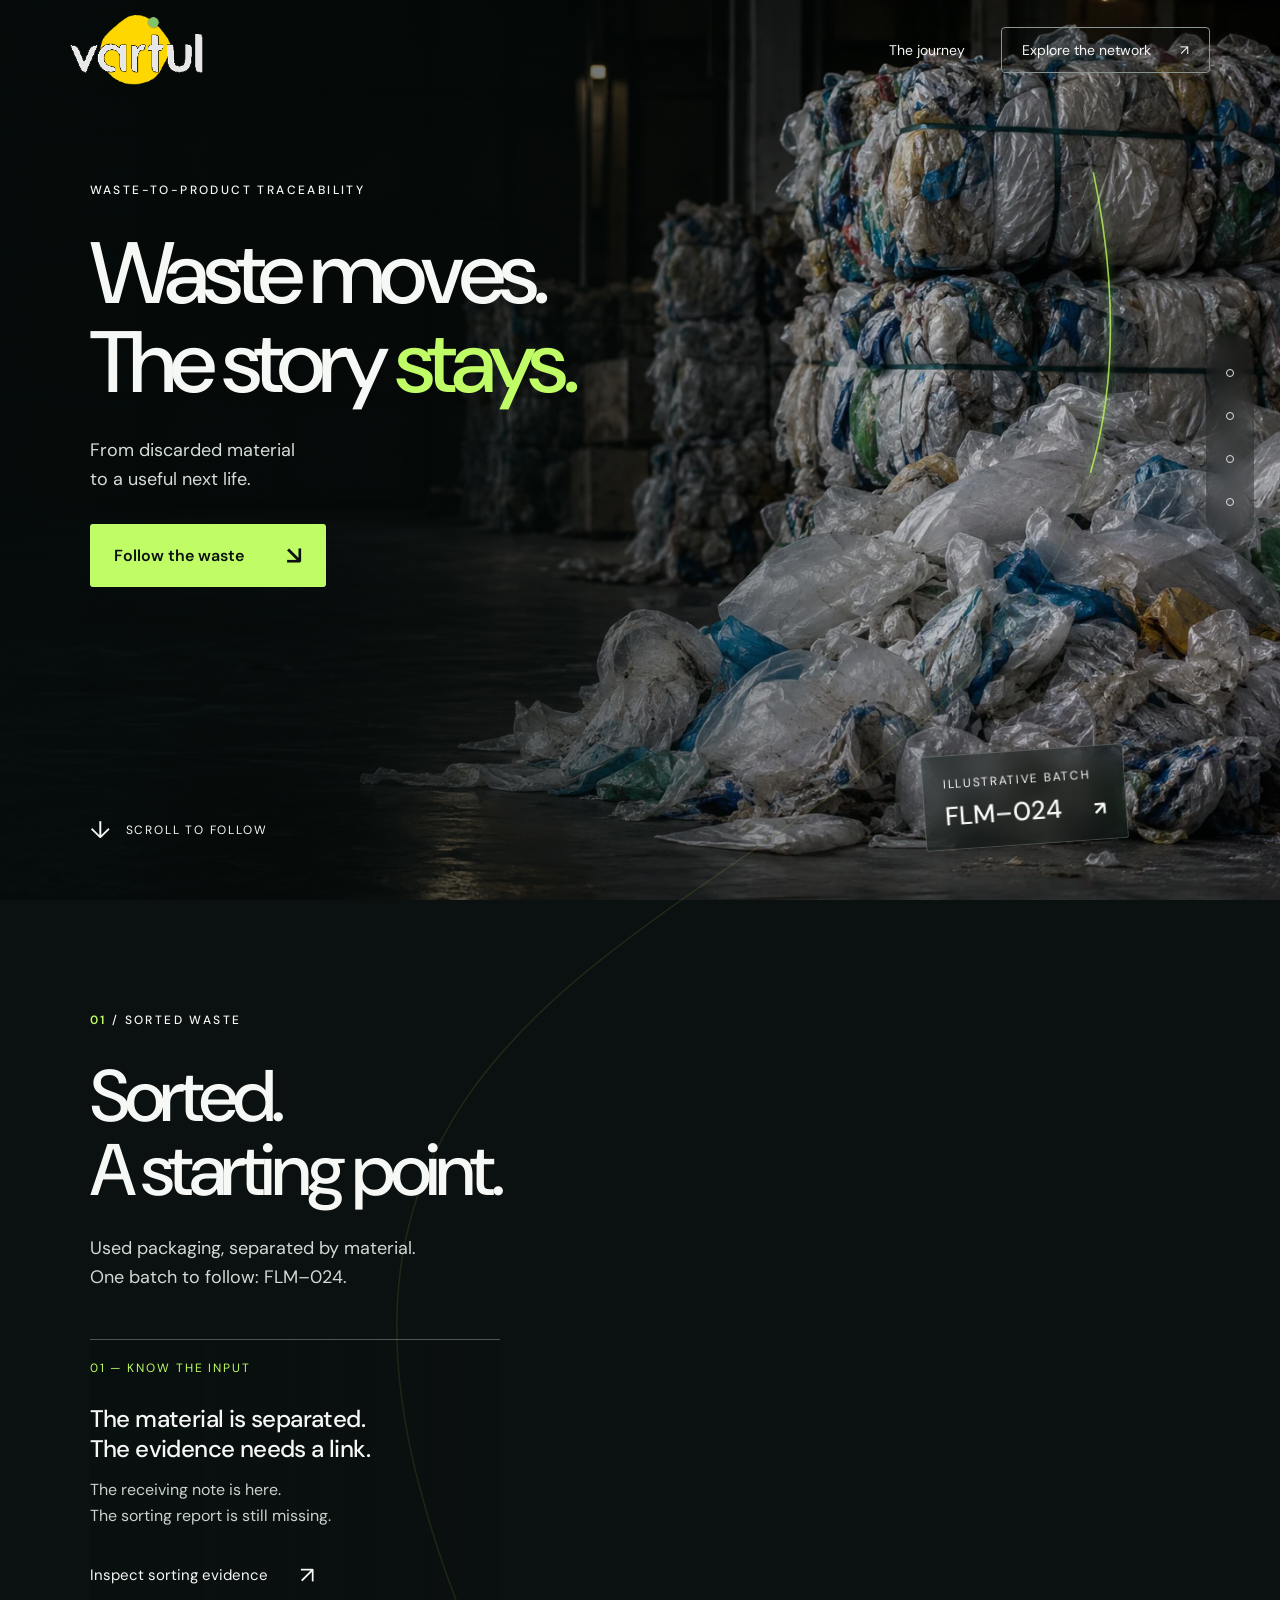
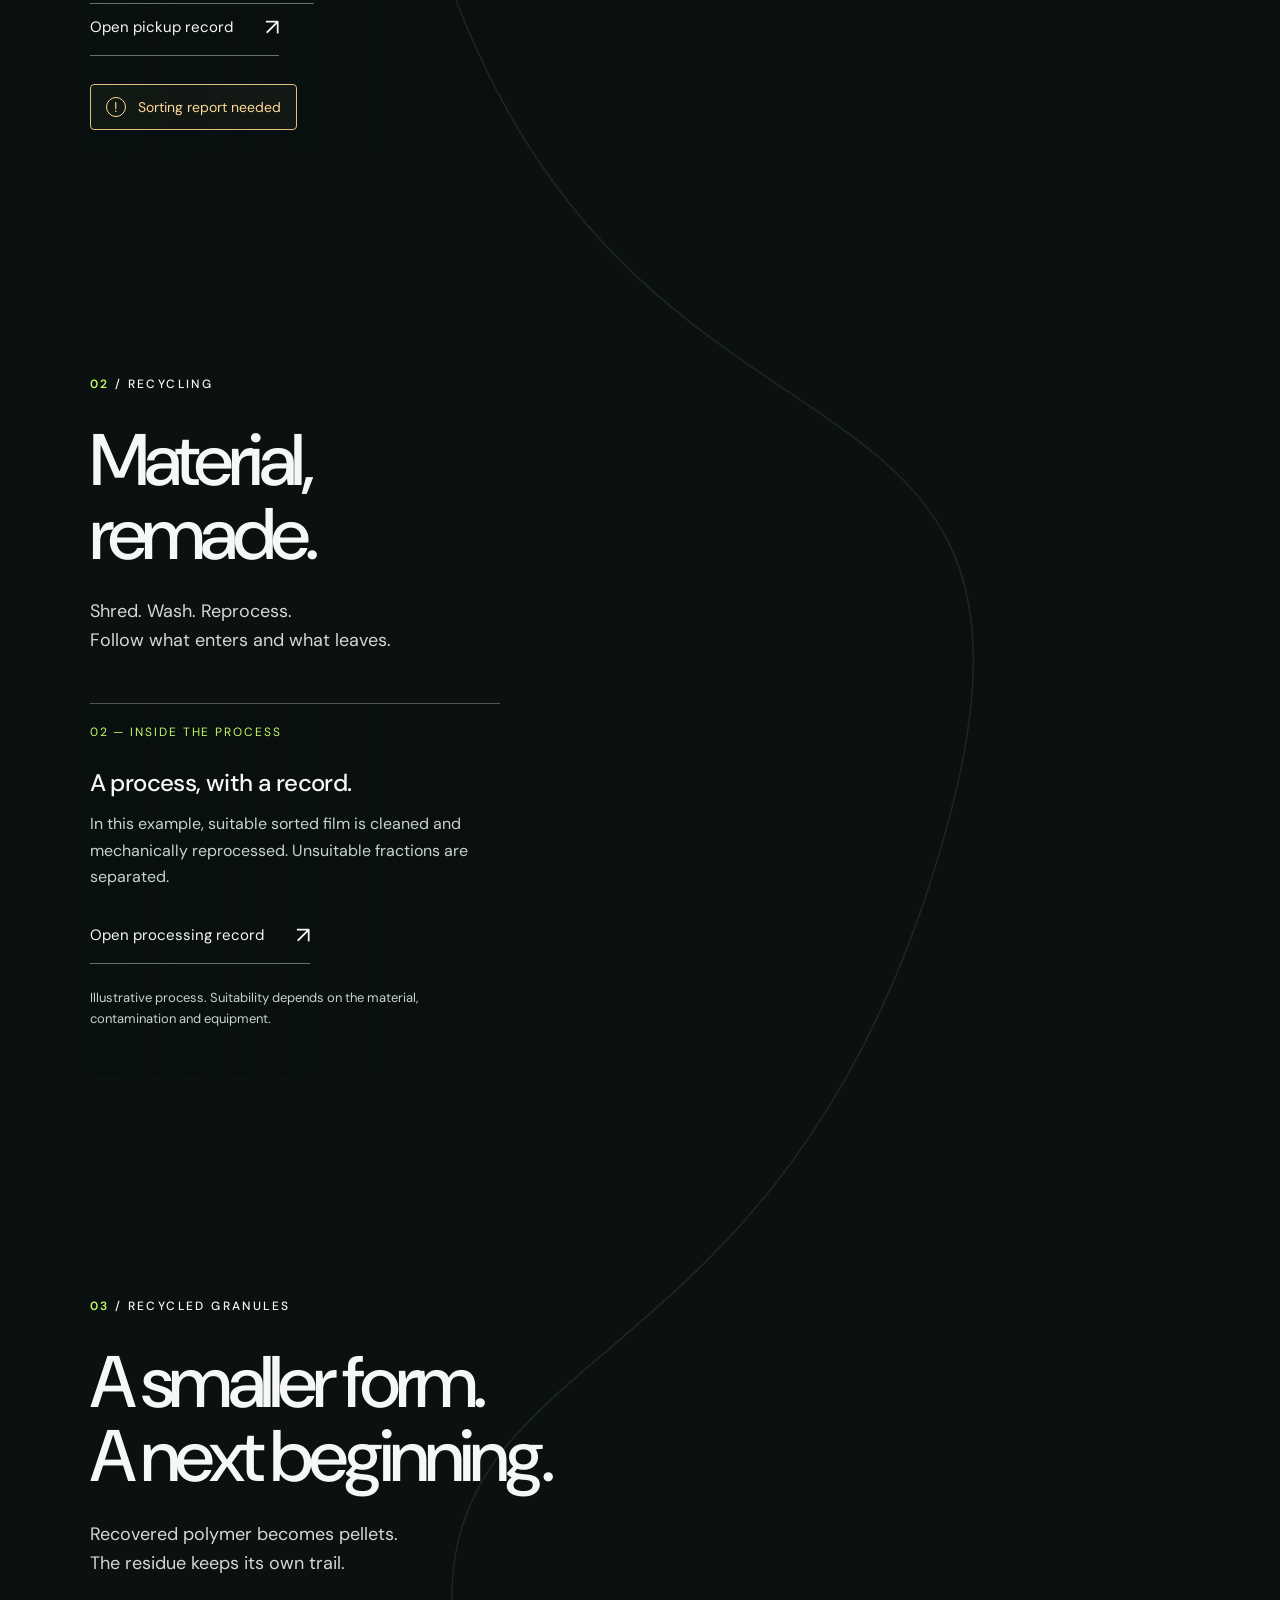
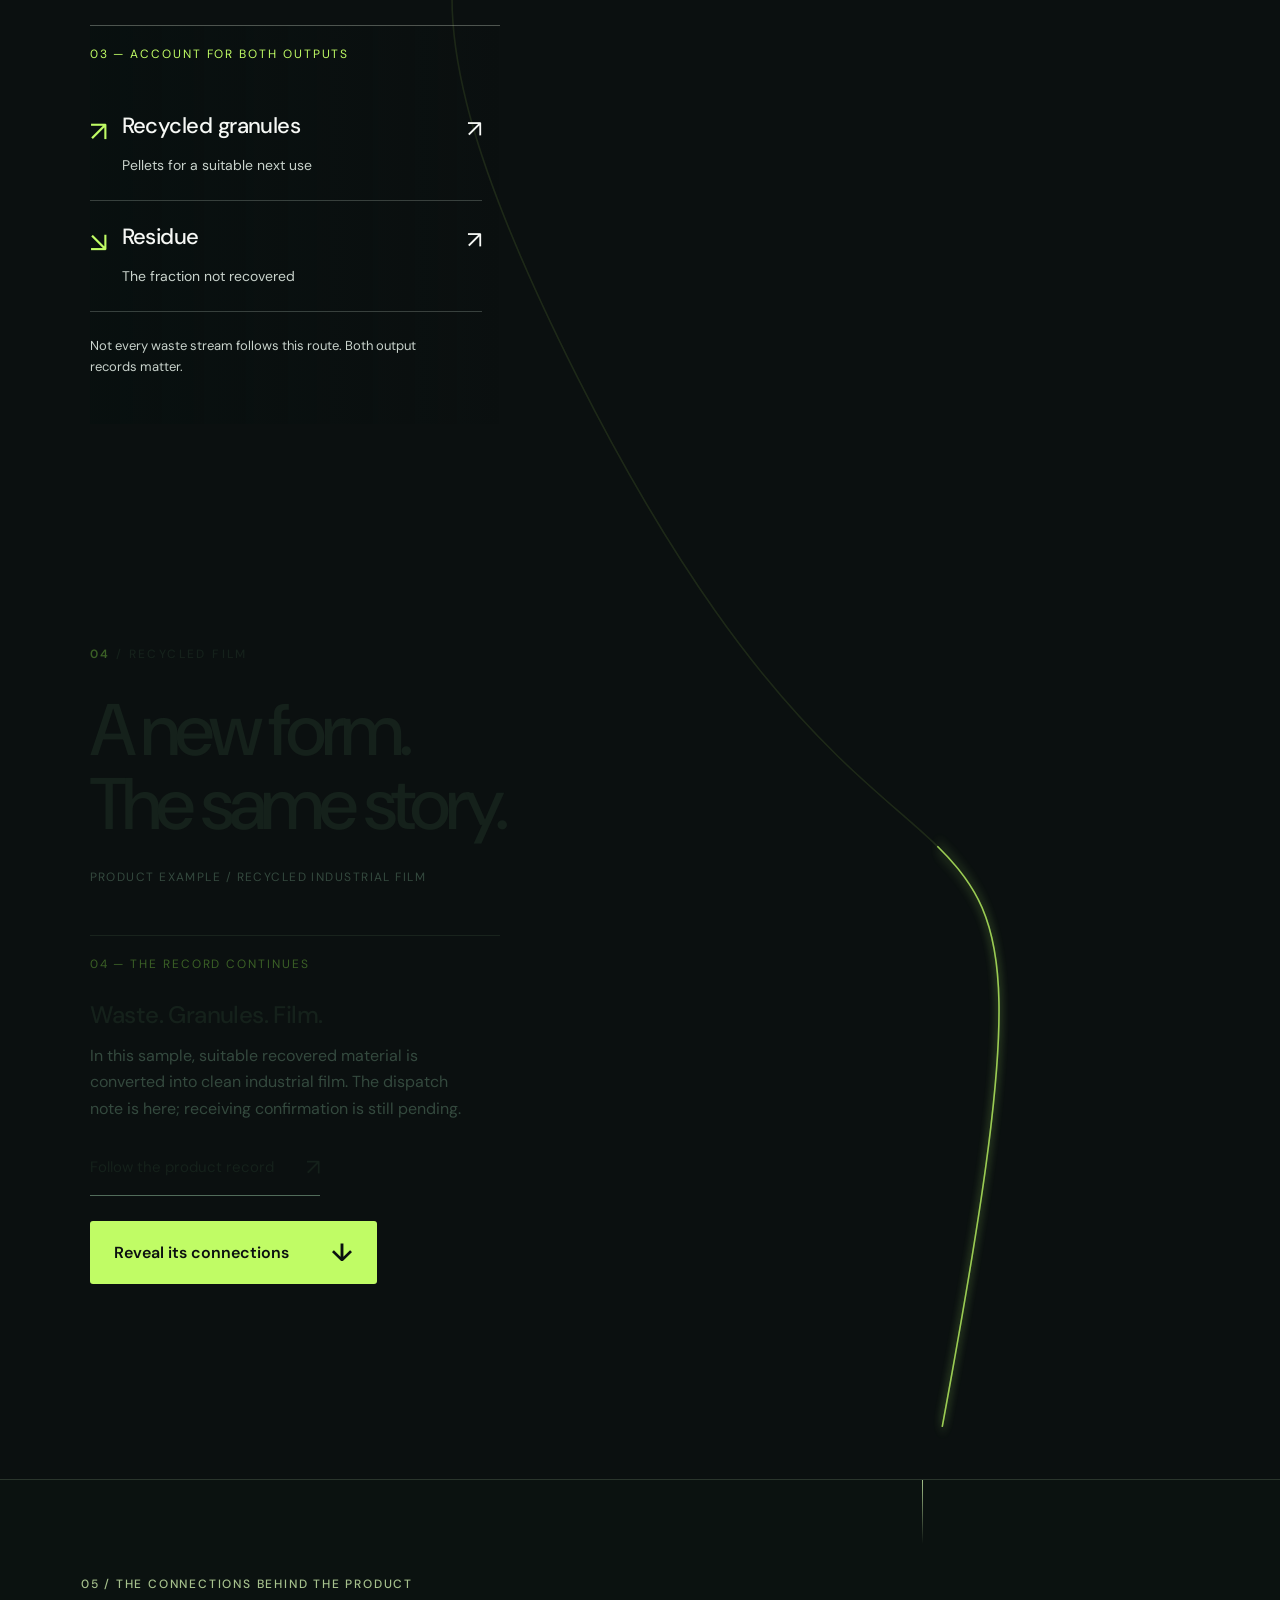
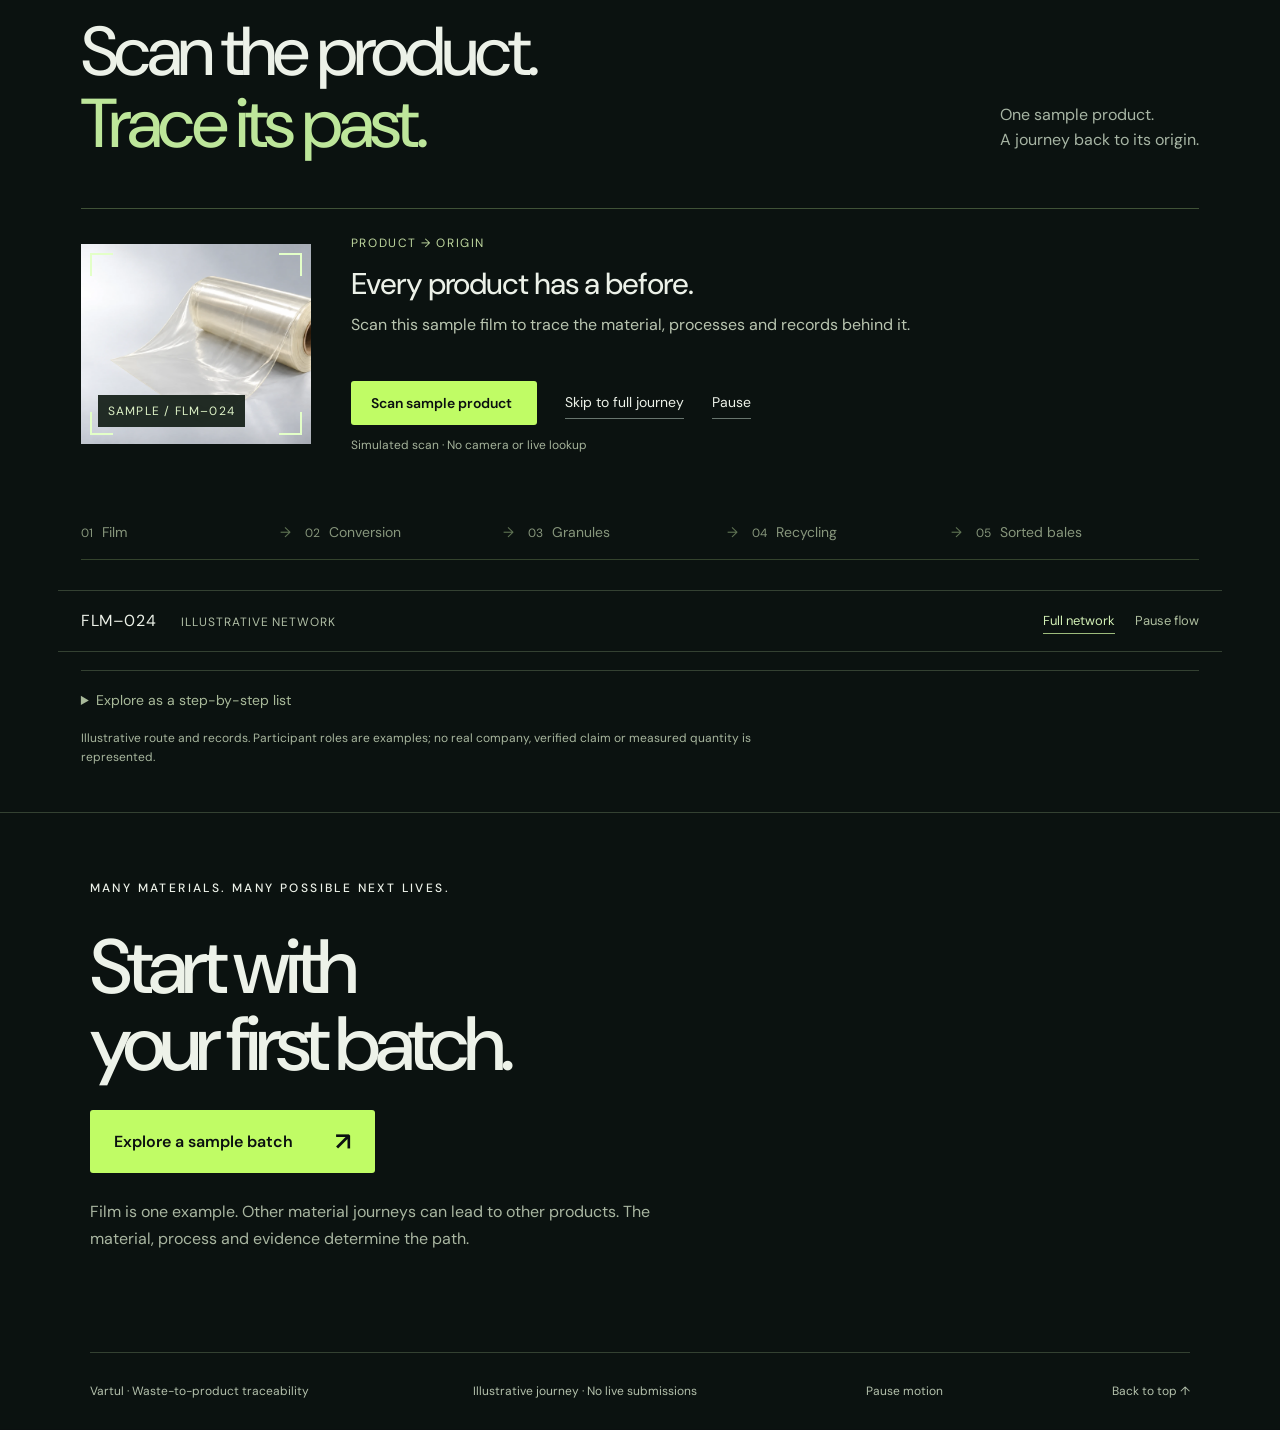
==== index.html @ 6108d07d "Publish Vartul interactive traceability demo" ====
<!doctype html>
<html lang="en"><head><meta charset="utf-8"><meta name="viewport" content="width=device-width,initial-scale=1"><title>Vartul — Waste moves. The story stays.</title><meta name="description" content="Follow an illustrative waste-to-product journey from collection through handoffs, processing and a clean industrial film outcome. Explore the evidence with Vartul."><meta name="robots" content="noindex,nofollow"><link rel="icon" type="image/svg+xml" href="data:image/svg+xml,%3Csvg xmlns='http://www.w3.org/2000/svg' viewBox='0 0 32 32'%3E%3Crect width='32' height='32' rx='8' fill='%230b1010'/%3E%3Cpath d='M8 23V9h16M16 9v14h8' fill='none' stroke='%23c0fc65' stroke-width='2'/%3E%3C/svg%3E"><link rel="stylesheet" href="style.css?v=hero-split"><script src="app.js?v=hero-split" defer></script><script src="network.js?v=hero-split" defer></script><script src="scan.js?v=hero-split" defer></script></head>
<body><svg width="0" height="0" style="position:absolute" aria-hidden="true" focusable="false"><defs><filter id="white-lettering" color-interpolation-filters="sRGB"><feColorMatrix in="SourceGraphic" type="matrix" values="0 0 0 0 1  0 0 0 0 1  0 0 0 0 1  -3 -3 -3 0 1" result="whiteInk"/><feComposite in="whiteInk" in2="SourceGraphic" operator="atop"/></filter></defs></svg><a class="skip" href="#collection">Skip to the journey</a>
<header><a class="brand-space" href="#top" aria-label="Back to top"><img class="original-logo" src="vartul-logo.png" width="189" height="100" alt="Vartul"></a><nav aria-label="Main"><a href="#collection">The journey</a><button class="outline" data-record="overview">Explore the network <span>↗</span></button></nav></header>
<main id="top"><div class="world" aria-hidden="true"><div class="scene is-active" data-scene="hero"></div><div class="scene" data-scene="0"></div><div class="scene" data-scene="1"></div><div class="scene" data-scene="2"></div><div class="scene" data-scene="3"></div></div>
<svg class="trace" viewBox="0 0 1440 3500" preserveAspectRatio="none" aria-hidden="true"><path class="trace-base" d="M1230 120 C1410 650 270 550 470 1030 S1280 1300 1040 1740 S250 2000 650 2490 S1230 2650 1060 3220"/><path id="trace-live" d="M1230 120 C1410 650 270 550 470 1030 S1280 1300 1040 1740 S250 2000 650 2490 S1230 2650 1060 3220"/></svg>
<aside class="stage-nav" aria-label="Journey stages"><a href="#collection" aria-label="01 Sorted waste"><i></i><span>01 / Sorted waste</span></a><a href="#sorting" aria-label="02 Recycling"><i></i><span>02 / Recycling</span></a><a href="#processing" aria-label="03 Granules"><i></i><span>03 / Granules</span></a><a href="#destination" aria-label="04 Recycled film"><i></i><span>04 / Recycled film</span></a></aside>
<section class="hero"><p class="eyebrow">WASTE-TO-PRODUCT TRACEABILITY</p><h1>Waste moves.<br>The story <em>stays.</em></h1><p class="intro">From discarded material<br>to a useful next life.</p><a class="cta" href="#collection">Follow the waste <span>↘</span></a><div class="hero-foot"><span class="scroll-cue">↓ <span>SCROLL TO FOLLOW</span></span><button class="batch-tag" data-record="overview"><span>ILLUSTRATIVE BATCH</span><strong>FLM–024 <b>↗</b></strong></button></div></section>
<section class="chapter collection" id="collection" data-stage="0"><div class="chapter-title"><p class="eyebrow"><span>01</span> / SORTED WASTE</p><h2>Sorted.<br>A starting point.</h2><p>Used packaging, separated by material.<br>One batch to follow: FLM–024.</p></div><div class="record-line"><span class="coordinate">01 — KNOW THE INPUT</span><h3>The material is separated.<br>The evidence needs a link.</h3><p id="sorting-summary">The receiving note is here.<br>The sorting report is still missing.</p><button class="text-button" data-record="sorting">Inspect sorting evidence <span>↗</span></button><button class="text-button" data-record="collection">Open pickup record <span>↗</span></button><button class="evidence" data-record="sorting" id="evidence-badge"><span>!</span> Sorting report needed</button></div></section>
<section class="chapter recycling" id="sorting" data-stage="1"><div class="chapter-title"><p class="eyebrow"><span>02</span> / RECYCLING</p><h2>Material,<br>remade.</h2><p>Shred. Wash. Reprocess.<br>Follow what enters and what leaves.</p></div><div class="record-line"><span class="coordinate">02 — INSIDE THE PROCESS</span><h3>A process, with a record.</h3><p>In this example, suitable sorted film is cleaned and mechanically reprocessed. Unsuitable fractions are separated.</p><button class="text-button" data-record="recycling">Open processing record <span>↗</span></button><p class="qualification">Illustrative process. Suitability depends on the material, contamination and equipment.</p></div></section>
<section class="chapter processing" id="processing" data-stage="2"><div class="chapter-title"><p class="eyebrow"><span>03</span> / RECYCLED GRANULES</p><h2>A smaller form.<br>A next beginning.</h2><p>Recovered polymer becomes pellets.<br>The residue keeps its own trail.</p></div><div class="record-line"><span class="coordinate">03 — ACCOUNT FOR BOTH OUTPUTS</span><div class="outcomes"><button data-record="recovered"><span class="branch">↗</span><div><h3>Recycled granules</h3><p>Pellets for a suitable next use</p></div><b>↗</b></button><button data-record="residue"><span class="branch">↘</span><div><h3>Residue</h3><p>The fraction not recovered</p></div><b>↗</b></button></div><p class="qualification">Not every waste stream follows this route. Both output records matter.</p></div></section>
<section class="chapter destination" id="destination" data-stage="3"><div class="chapter-title"><p class="eyebrow"><span>04</span> / RECYCLED FILM</p><h2>A new form.<br>The same story.</h2><p class="product-label">PRODUCT EXAMPLE / RECYCLED INDUSTRIAL FILM</p></div><div class="record-line"><span class="coordinate">04 — THE RECORD CONTINUES</span><h3>Waste. Granules. Film.</h3><p>In this sample, suitable recovered material is converted into clean industrial film. The dispatch note is here; receiving confirmation is still pending.</p><button class="text-button" data-record="destination">Follow the product record <span>↗</span></button><a class="cta network-entry" href="#network">Reveal its connections <span>↓</span></a></div></section>
<section id="network" aria-label="Explore product traceability" tabindex="-1"></section><section class="closing"><p class="eyebrow">MANY MATERIALS. MANY POSSIBLE NEXT LIVES.</p><h2>Start with<br>your first batch.</h2><button class="cta" data-record="start">Explore a sample batch <span>↗</span></button><p class="closing-note">Film is one example. Other material journeys can lead to other products. The material, process and evidence determine the path.</p><footer><span>Vartul · Waste-to-product traceability</span><span>Illustrative journey · No live submissions</span><button id="motion-toggle" aria-pressed="false">Pause motion</button><a href="#top">Back to top ↑</a></footer></section></main>
<dialog id="record-dialog" aria-labelledby="dialog-title"><div class="dialog-top"><span>FLM–024 / SAMPLE EVIDENCE</span><button id="close-dialog" aria-label="Close record">×</button></div><div id="dialog-content"></div><p class="dialog-disclaimer">Demonstration data only. Records are illustrative, not independently verified. Changes last for this page visit.</p></dialog><div class="sr-only" role="status" id="status"></div>
</body></html>
---- style.css ----
@import url('https://fonts.googleapis.com/css2?family=DM+Sans:wght@400;450;500;550;600;650;700&display=swap');
:root{--lime:#c0fc65;--ink:#0b1010;--white:#f6f8f5;--muted:#b9c0bd;font-family:'DM Sans',Arial,sans-serif;color:var(--white);background:var(--ink);font-synthesis:none}*{box-sizing:border-box}html{scroll-behavior:smooth;scroll-padding-top:100px}body{margin:0}button,a{-webkit-tap-highlight-color:transparent}button{font:inherit;cursor:pointer}a{color:inherit;text-decoration:none}button:focus-visible,a:focus-visible{outline:2px solid var(--lime);outline-offset:7px}button{color:inherit}header{height:100px;position:absolute;inset:0 0 auto;z-index:10;display:flex;align-items:center;justify-content:space-between;padding:0 5.5%;gap:20px}.brand-caption{font-size:12px;letter-spacing:.18em;color:#c6ceca}header nav{display:flex;gap:36px;align-items:center;font-size:14px}.outline{border:1px solid #8a9591;background:#0b101030;border-radius:4px;padding:13px 20px}.outline span{margin-left:25px}main{position:relative;overflow:hidden}.world{position:absolute;inset:0;pointer-events:none}.material{position:absolute;inset:0;background-image:url('collection-waste.webp?v=bales');background-size:100% 100%;background-repeat:no-repeat;animation:breathe 12s ease-in-out infinite alternate;transform-origin:60% 35%}.shade{position:absolute;inset:0;background:linear-gradient(90deg,rgba(5,10,10,.45),transparent 80%),linear-gradient(180deg,rgba(3,8,8,.18) 0%,transparent 57%,rgba(229,234,231,.15) 74%,#edf0ec 89%)}.trace{position:absolute;inset:0;width:100%;height:100%;pointer-events:none;opacity:.8}.trace path{fill:none;stroke-width:1.6;vector-effect:non-scaling-stroke}.trace-base{stroke:#c0fc6522}#trace-live{stroke:var(--lime);filter:drop-shadow(0 0 5px #b5ff70);stroke-dasharray:6000;stroke-dashoffset:6000}.hero,.chapter,.closing{position:relative;z-index:2;padding-left:7%;padding-right:12%}.hero{height:850px;min-height:100svh;max-height:1100px;padding-top:180px;display:flex;align-items:flex-start;flex-direction:column}.eyebrow{font-size:12px;font-weight:500;letter-spacing:.2em;line-height:1.7;margin:0 0 30px}.eyebrow span{color:var(--lime);font-weight:600}.hero h1{font-size:clamp(60px,6.8vw,110px);font-weight:500;letter-spacing:-.065em;line-height:1.02;margin:0;max-width:950px;text-wrap:balance}em{font-style:normal;color:var(--lime)}.intro{font-size:18px;line-height:1.6;margin:28px 0 30px;color:#d6ded8}.cta{display:inline-flex;align-items:center;justify-content:space-between;gap:42px;background:var(--lime);color:var(--ink);border:0;padding:19px 24px;font-size:16px;font-weight:600;border-radius:3px;transition:transform .25s,background .25s}.cta:hover{transform:translateY(-3px);background:#d3ff92}.cta span{font-size:25px;line-height:1}.hero-foot{width:100%;display:flex;justify-content:space-between;align-items:flex-end;margin-top:auto;padding-bottom:55px}.scroll-cue{display:flex;align-items:center;gap:15px;font-size:24px}.scroll-cue>span{font-size:12px;letter-spacing:.15em}.batch-tag{background:#111a1870;backdrop-filter:blur(12px);border:1px solid #a2b0a555;padding:16px 20px;text-align:left;transform:rotate(-4deg);min-width:185px;border-radius:3px}.batch-tag>span{font-size:12px;letter-spacing:.14em}.batch-tag strong{display:block;font-size:26px;font-weight:500;margin-top:6px}.batch-tag b{font-size:19px;margin-left:26px}.chapter{min-height:670px;display:grid;grid-template-columns:1.3fr 1fr;gap:10%;align-items:center;padding-top:80px;padding-bottom:100px}.chapter h2,.closing h2{font-size:clamp(54px,6.2vw,94px);line-height:1.01;letter-spacing:-.065em;font-weight:500;margin:0 0 26px}.chapter-title>p:last-child{font-size:18px;line-height:1.6;color:#d2d9d5}.record-line{border-top:1px solid #c7d1c35c;padding-top:20px;max-width:420px;align-self:center;background:linear-gradient(90deg,#07100f65,transparent);padding-bottom:20px}.coordinate{font-size:12px;letter-spacing:.16em;color:var(--lime);display:block;margin-bottom:28px}.record-line h3{font-size:24px;font-weight:500;letter-spacing:-.025em;line-height:1.22;margin:0 0 14px}.record-line p{color:#c9d3cc;font-size:16px;line-height:1.65;margin:0 0 22px}.text-button{font-size:15px;border:0;border-bottom:1px solid #a7b8ad99;background:transparent;padding:8px 0 13px;text-align:left;display:flex;align-items:center;gap:32px;transition:color .2s}.text-button:hover{color:var(--lime)}.text-button span{font-size:23px}.mini{display:block;font-size:12px;color:#b7c3bc;letter-spacing:.1em;margin-top:23px}.sorting{grid-template-columns:1fr 1fr;padding-left:17%;gap:17%}.evidence{background:#161d16b0;border:1px solid #e4bf79;color:#ffd796;display:flex;align-items:center;gap:12px;font-size:14px;padding:12px 15px;border-radius:4px;margin-top:28px}.evidence>span{border:1px solid currentColor;border-radius:50%;width:20px;height:20px;text-align:center}.evidence.complete{color:var(--lime);border-color:var(--lime)}.outcomes button{display:flex;gap:15px;align-items:flex-start;text-align:left;background:transparent;border:0;border-bottom:1px solid #b9c7bd44;width:100%;padding:23px 0}.outcomes button:hover h3{color:var(--lime)}.outcomes h3{font-size:22px}.outcomes p{font-size:14px;margin-bottom:0}.outcomes b{margin-left:auto;font-size:24px;font-weight:400}.branch{font-size:28px;color:var(--lime)}.record-line .qualification{font-size:13px;line-height:1.6;margin-top:24px;max-width:340px}.destination{min-height:550px;color:#15211b;padding-top:70px}.destination .eyebrow span,.destination .coordinate{color:#3b6026}.destination .record-line{background:transparent;border-color:#30423266}.destination .record-line p{color:#34493e}.destination .text-button{border-color:#526c5b}.destination .text-button:hover{color:#3e6829}.closing{color:var(--ink);padding-top:100px;min-height:670px;padding-right:7%;background:linear-gradient(180deg,transparent,#edf0ec 60%)}.closing h2{font-size:clamp(65px,7.7vw,120px);max-width:1000px}.closing-note{font-size:16px;color:#506055;margin-top:25px}footer{display:flex;justify-content:space-between;gap:25px;margin-top:100px;padding:25px 0;border-top:1px solid #9fac9d;font-size:12px;align-items:center}footer button{background:none;border:0;color:inherit;font-size:12px;padding:5px}.stage-nav{position:fixed;z-index:9;right:2%;top:37%;display:flex;flex-direction:column;gap:0;background:#0b10104d;backdrop-filter:blur(10px);padding:18px 10px;border-radius:50px}.stage-nav a{display:flex;align-items:center;position:relative;min-height:43px;padding:10px}.stage-nav i{width:8px;height:8px;border:1px solid #dce7df;border-radius:50%;transition:background .4s,box-shadow .4s}.stage-nav a.active i{background:var(--lime);border-color:var(--lime);box-shadow:0 0 12px #bcff7799}.stage-nav span{position:absolute;right:38px;white-space:nowrap;font-size:12px;background:#13201ee6;padding:9px 12px;border-radius:3px;opacity:0;transform:translateX(5px);transition:.2s;pointer-events:none}.stage-nav a:hover span,.stage-nav a:focus-visible span{opacity:1;transform:none}dialog{width:min(570px,calc(100% - 28px));max-height:90svh;border:1px solid #6a7b70;border-radius:7px;background:#13201c;color:#eff6ef;padding:28px;box-shadow:0 30px 150px #0009}dialog::backdrop{background:#030907b8;backdrop-filter:blur(9px)}.dialog-top{display:flex;justify-content:space-between;align-items:center;font-size:12px;letter-spacing:.11em;color:#bac8bd;padding-bottom:24px}.dialog-top button{background:none;border:0;font-size:30px;width:36px;height:36px;line-height:1}.dialog-kicker{font-size:12px;color:var(--lime);letter-spacing:.13em;text-transform:uppercase}dialog h2{font-size:36px;line-height:1.1;letter-spacing:-.04em;font-weight:500;margin:15px 0 20px}dialog p{font-size:16px;line-height:1.6;color:#c7d4ca}dl{margin:25px 0}dl>div{display:flex;justify-content:space-between;gap:24px;border-bottom:1px solid #506359;padding:13px 0;font-size:14px}dt{color:#aebfb2}dd{margin:0;text-align:right;max-width:60%}.dialog-disclaimer{font-size:12px!important;border-top:1px solid #526759;padding-top:18px;margin-top:27px!important}.record-status{font-size:14px;color:#ffda9c;display:block;margin-top:20px}.dialog-actions{display:flex;gap:14px;flex-wrap:wrap}.dialog-actions .cta{font-size:14px;padding:15px 18px}.sr-only,.skip:not(:focus){position:absolute;width:1px;height:1px;overflow:hidden;clip:rect(0,0,0,0)}.skip:focus{position:fixed;z-index:99;background:var(--lime);color:#111;padding:16px}.motion-paused .material{animation-play-state:paused}@keyframes breathe{to{transform:scale(1.025) translate3d(-.3%,.15%,0)}}@media(min-width:1600px){.hero,.chapter{padding-left:max(7%,calc((100vw - 1500px)/2))}}@media(max-width:800px){header{height:80px;padding:0 6%}header nav{gap:20px}.brand-caption{font-size:12px;max-width:100px;display:block;line-height:1.6}header nav>a{display:none}.outline{font-size:12px;padding:11px 12px}.outline span{margin-left:10px}.hero{height:780px;min-height:94svh;max-height:950px;padding:160px 7% 0}.hero h1{font-size:clamp(53px,10vw,78px);letter-spacing:-.06em}.eyebrow{font-size:12px;letter-spacing:.14em}.intro{font-size:17px}.hero-foot{padding-bottom:40px}.batch-tag{min-width:150px;padding:12px}.batch-tag strong{font-size:22px}.batch-tag b{margin-left:12px}.scroll-cue>span{font-size:12px;max-width:70px;line-height:1.7}.chapter,.sorting{min-height:750px;grid-template-columns:1fr;gap:65px;padding:80px 14% 80px 7%;align-content:center}.chapter h2{font-size:60px}.chapter-title>p:last-child{font-size:16px}.record-line{width:100%;max-width:400px;margin-left:12%;padding:18px;background:linear-gradient(90deg,#091510c9,#09151055);backdrop-filter:blur(3px)}.record-line h3{font-size:22px}.coordinate{font-size:12px;margin-bottom:24px}.material{background-size:auto 100%;background-position:58% 0}.shade{background:linear-gradient(90deg,#03090870,transparent),linear-gradient(180deg,transparent 63%,#edf0ec 91%)}.stage-nav{right:6px;padding:8px 2px}.stage-nav a{min-height:37px;padding:8px}.stage-nav i{width:6px;height:6px}.destination{min-height:650px;gap:35px}.destination .record-line{margin-left:0;padding-left:0;backdrop-filter:none}.closing{padding:70px 7% 0;min-height:610px}.closing h2{font-size:64px}.closing .eyebrow{max-width:270px}footer{margin-top:75px;flex-wrap:wrap;font-size:12px;gap:18px}footer span{width:100%}.trace{opacity:.5}.chapter .eyebrow{margin-bottom:22px}dialog{padding:22px}.dialog-top{font-size:12px}dialog h2{font-size:32px}}@media(prefers-reduced-motion:reduce){html{scroll-behavior:auto}.material{animation:none}*,*:before,*:after{transition:none!important}}.motion-paused{scroll-behavior:auto}

.original-logo{display:block;width:133px;height:auto;background:transparent;padding:0;border:0;border-radius:0;filter:url('#white-lettering')} @media(max-width:800px){.original-logo{width:104px}}

/* Stage photographs share a fixed viewport and crossfade without stretching. */
.world{position:fixed;inset:0;height:100svh;background:#0b1010}
.scene{position:absolute;inset:0;background-size:cover;background-position:65% center;opacity:0;transition:opacity .8s ease;pointer-events:none}
.scene:after{content:'';position:absolute;inset:0;background:linear-gradient(90deg,#050b0af0 0%,#050b0ab8 35%,#050b0a35 72%,#050b0a15)}
.scene.is-active{opacity:1;animation:breathe 16s ease-in-out infinite alternate}
.scene[data-scene="0"]{background-image:url('collection-waste.webp?v=bales')}
.scene[data-scene="1"]{background-image:url('recycling.webp')}
.scene[data-scene="2"]{background-image:url('granules.webp')}
.scene[data-scene="3"]{background-image:url('clean-film.webp?v=haze');background-color:#edf0ec}
.scene[data-scene="3"]:after{background:linear-gradient(90deg,#edf0ecef,#edf0ecbc 35%,transparent 78%)}
.chapter{display:block;min-height:1050px;min-height:max(1050px,110svh);padding-top:140px;padding-bottom:170px;padding-left:7%;padding-right:12%}
.chapter-title{max-width:680px}.chapter h2{font-size:clamp(54px,5.7vw,88px)}
.chapter .record-line{max-width:410px;margin-top:48px;margin-left:0;background:linear-gradient(90deg,#07100f9c,#07100f00);padding:20px 18px 24px 0}
.destination{background:transparent;color:#15211b}
.destination .record-line{background:transparent}
.destination .chapter-title>.product-label{font-size:12px;letter-spacing:.12em;color:#34493e}
.closing{background:#edf0ec}.closing-note{max-width:580px;line-height:1.7}
.motion-paused .scene{animation-play-state:paused;transition:none}
@media(max-width:800px){.chapter{min-height:1100px;padding:95px 13% 150px 7%}.chapter h2{font-size:54px}.chapter-title{max-width:100%}.chapter .record-line{margin-top:48px;margin-left:0;padding:20px 12px 24px;max-width:100%;background:#07100fac;backdrop-filter:blur(3px)}.scene{background-size:auto 100%;background-position:72% center}.scene:after{background:linear-gradient(90deg,#030908c4,#03090866)}.scene[data-scene="3"]{background-size:auto 68%;background-position:85% bottom;background-repeat:no-repeat}.scene[data-scene="3"]:after{background:linear-gradient(180deg,#edf0ec 10%,#edf0ecc9 48%,#edf0ec00 88%)}.destination .record-line{background:#edf0ecb8;backdrop-filter:blur(3px)}.destination{padding-bottom:300px}.destination .product-label{max-width:270px;font-size:12px;line-height:1.6}}
@media(prefers-reduced-motion:reduce){.scene,.scene.is-active{transition:none;animation:none}}
/* The material journey opens into its traceability network. */
.chapter{min-height:max(820px,100svh);padding-top:110px;padding-bottom:110px}.destination{min-height:105svh}.network-entry{margin-top:25px}.in-network .stage-nav{opacity:.35}.in-network .stage-nav:hover,.in-network .stage-nav:focus-within{opacity:1}.stage-nav{transition:opacity .3s}.trace{height:calc(100% - 1200px)}
#network{position:relative;z-index:3;background:#0b1210;color:#ecf1e8;padding:94px 4.5% 45px;scroll-margin-top:0;outline:none;border-top:1px solid #81957a44}#network:before{content:'';position:absolute;top:0;left:72%;width:1px;height:64px;background:linear-gradient(#a3c089,transparent)}.network-intro{display:flex;align-items:flex-end;justify-content:space-between;gap:30px;margin:0 2% 48px}.network-intro .eyebrow{font-size:12px;letter-spacing:.15em;color:#a6c18d;margin-bottom:22px}.network-intro h2{font-size:clamp(44px,5.4vw,82px);line-height:1.04;letter-spacing:-.055em;font-weight:450;margin:0}.network-intro h2 em{color:#bde69a}.network-intro>p{font-size:16px;line-height:1.6;color:#a7b5a4;margin-bottom:7px;max-width:340px}.network-bar{display:flex;align-items:center;justify-content:space-between;border-top:1px solid #344132;border-bottom:1px solid #344132;padding:17px 2%;gap:15px}.network-bar>span{font-size:16px;letter-spacing:.04em}.network-bar small{font-size:12px;color:#96a48e;letter-spacing:.08em;margin-left:20px}.network-bar>div{display:flex;gap:20px}.network-bar button{font-size:13px;color:#aebe9f;background:transparent;border:0;padding:4px 0;border-bottom:1px solid transparent}.network-bar button.is-active,.network-bar button:hover{color:#d2efb5;border-color:#9dbb7c}.network-workspace{display:grid;grid-template-columns:minmax(0,1fr) 275px;gap:22px;align-items:stretch}.network-stage{min-width:0;padding-top:30px}.network-graph{position:relative;width:100%;aspect-ratio:1040/640;background:radial-gradient(ellipse at 80% 45%,#34452a38,transparent 60%);isolation:isolate}.network-routes{position:absolute;inset:0;width:100%;height:100%;overflow:visible}.route-line,.route-pulse{fill:none;vector-effect:non-scaling-stroke}.route-line{stroke:#809c65;stroke-width:1.25}.route-pulse{stroke:#daffad;stroke-width:2;stroke-linecap:round;stroke-dasharray:4 96;animation:network-flow 5s linear infinite;opacity:.8}.network-edge:nth-of-type(2) .route-pulse{animation-delay:1s}.network-edge:nth-of-type(3) .route-pulse{animation-delay:2s}.network-edge:nth-of-type(4) .route-pulse{animation-delay:3s}.network-edge.evidence .route-line{stroke:#758573;stroke-dasharray:3 5}.network-edge.custody .route-line{stroke:#778875;stroke-dasharray:1 0}.network-edge.branch .route-line,.network-edge.branch .route-pulse{stroke:#c3a675}.network-edge{transition:opacity .45s}.network-edge.muted-edge{opacity:.12}@keyframes network-flow{from{stroke-dashoffset:100}to{stroke-dashoffset:0}}.net-node{--scale:.8;position:absolute;left:var(--x);top:var(--y);transform:translate(-50%,-50%);display:flex;align-items:center;flex-direction:column;background:none;border:0;padding:0;cursor:pointer;z-index:2;color:#e3ecdd;width:max-content;max-width:205px;transition:opacity .4s}.net-anchor{position:relative;display:grid;place-items:center;width:calc(var(--size) * var(--scale));height:calc(var(--size) * var(--scale));border:1px solid #6d8060;background:#101b15;border-radius:50%;transition:box-shadow .35s,border-color .35s;overflow:hidden}.net-anchor img{width:100%;height:100%;object-fit:cover;opacity:.9}.net-node.net-product .net-anchor{box-shadow:0 0 0 10px #b6e38a05,0 0 0 11px #b6e38a25;background:#e8ede5}.net-node.net-product img{object-position:70% center}.net-node.net-process .net-anchor{border-radius:13px;transform:rotate(-8deg)}.net-node.net-process img{transform:rotate(8deg) scale(1.18)}.net-node .net-label{position:absolute;top:calc(100% + 11px);white-space:nowrap;font-size:14px;letter-spacing:-.02em;font-weight:500}.net-node .net-sub{position:absolute;top:calc(100% + 32px);white-space:nowrap;font-size:12px;letter-spacing:.02em;color:#8da080}.net-node.net-product .net-label{font-size:19px}.net-node.net-product .net-sub{top:calc(100% + 39px);color:#b6d497}.net-node.net-record .net-anchor{border-radius:3px;background:#101a14}.net-node.net-role .net-anchor{border:0;background:transparent;overflow:visible}.net-node.net-event .net-anchor{border-radius:5px;transform:rotate(45deg);background:#a1c481}.net-node.net-event .event-glyph{width:5px;height:5px;background:#14220f}.net-node.net-residue .net-anchor{border-color:#bc9d68;background:#251e14}.net-node.is-pending .net-sub{color:#d4af78}.record-glyph{width:7px;height:9px;border-top:1px solid #b5c2a9;border-bottom:1px solid #b5c2a9}.role-glyph{width:12px;height:12px;border:1px solid #9dac93;border-radius:50%;box-shadow:0 0 0 5px #a2b99212}.net-node:hover .net-anchor,.net-node[aria-pressed=true] .net-anchor{border-color:#d1f3aa;box-shadow:0 0 0 5px #c3ec9a18,0 0 0 6px #c3ec9a88}.net-node[aria-pressed=true] .net-label{color:#d5f2b8}.net-node.muted-node{opacity:.27}.net-node:focus-visible{outline:2px solid #def7b6;outline-offset:12px;border-radius:5px}.network-legend{display:flex;justify-content:center;flex-wrap:wrap;gap:20px;padding:24px 0 20px;color:#a4b199;font-size:12px}.network-legend span{display:flex;align-items:center;gap:8px}.network-legend i{width:23px;border-top:1px solid #b1cd91}.network-legend span:nth-child(2) i{width:8px;height:8px;border:1px solid #9dac93;border-radius:50%}.network-legend span:nth-child(3) i{border-top-style:dashed}.network-legend .amber{color:#d4af78}.network-inspector{border-left:1px solid #33402e;padding:32px 0 20px 25px;margin:30px 0;min-width:0}.inspector-kicker{font-size:12px;color:#b4cd9c;display:flex;justify-content:space-between;gap:10px}.inspector-kicker span{color:#738569}.network-inspector h3{font-size:30px;font-weight:450;letter-spacing:-.04em;line-height:1.14;margin:22px 0}.network-inspector>p{font-size:16px;line-height:1.65;color:#afbcaa}.inspector-status{display:flex;align-items:flex-start;gap:10px;border-top:1px solid #35442d;padding-top:17px;font-size:14px;line-height:1.5;color:#b6c99f;margin:22px 0 12px}.inspector-status.pending{color:#e0bd83}.network-inspector .text-button{font-size:14px;margin-bottom:30px;gap:18px}.inspector-context>span{font-size:12px;letter-spacing:.09em;color:#7e9272}.inspector-context button{background:none;border:0;border-bottom:1px solid #2c3827;color:#b9c5ad;display:flex;justify-content:space-between;gap:15px;width:100%;font-size:14px;text-align:left;padding:12px 0}.inspector-context b{font-weight:400;color:#b9d397}.network-linear{font-size:14px;color:#a9ba9a;margin:18px 2%;border-top:1px solid #344132;padding-top:20px}.network-linear summary{cursor:pointer;width:fit-content}.network-linear ol{display:grid;grid-template-columns:1fr 1fr;gap:16px 40px;padding-left:22px}.network-linear button{background:none;border:0;color:#dceaca;padding:6px;text-align:left;font-size:16px;text-decoration:underline;text-underline-offset:5px}.network-linear li span{display:block;color:#91a082;font-size:12px;padding-left:6px}.network-note{font-size:12px;line-height:1.6;color:#8e9e83;max-width:720px;margin:20px 2% 0}.network-stage,.network-inspector{opacity:.1;transform:translateY(30px);transition:opacity 1s,transform 1s}.network-revealed .network-stage,.network-revealed .network-inspector{opacity:1;transform:none}.network-revealed .network-inspector{transition-delay:.15s}.motion-paused .route-pulse{animation-play-state:paused}.closing{background:#0b1210;color:#edf2e9;border-top:1px solid #344132;padding-top:65px;min-height:530px}.closing-note{color:#a9b6a1}.closing footer{border-color:#344132;color:#b4c1ac}.closing h2{font-size:clamp(52px,6vw,82px)}
@media(min-width:1500px){.net-node{--scale:1}.network-workspace{grid-template-columns:minmax(0,1fr) 330px}.network-inspector{padding-left:35px}.net-node .net-sub{font-size:12px}.net-node .net-label{font-size:16px}}
@media(max-width:1100px){.network-workspace{grid-template-columns:1fr}.net-node{--scale:.85}.network-inspector{border-left:0;border-top:1px solid #344132;padding:28px 2%;margin:0;display:grid;grid-template-columns:1fr 1fr;column-gap:40px}.inspector-kicker,.network-inspector h3{grid-column:1}.network-inspector>p{grid-column:1;margin:0}.inspector-status{grid-column:2;grid-row:1/3;margin:0;align-self:center}.network-inspector>.text-button{grid-column:2;grid-row:3;align-self:start;width:fit-content}.inspector-context{grid-column:1/3;display:flex;gap:20px;align-items:center;margin-top:20px}.inspector-context button{width:auto;flex:1}.network-intro>p{max-width:270px}.network-intro h2{font-size:56px}}
@media(max-width:700px){.chapter{min-height:95svh;padding-top:90px;padding-bottom:80px}.chapter .record-line{margin-top:32px}.destination{min-height:110svh;padding-bottom:200px}.destination .record-line{padding-left:0}#network{padding:65px 6% 35px}.network-intro{display:block;margin:0 0 32px}.network-intro h2{font-size:46px}.network-intro .eyebrow{font-size:12px;max-width:275px}.network-intro>p{font-size:16px;margin-top:25px;max-width:100%}.network-bar{padding:17px 0;align-items:flex-start}.network-bar>span{font-size:14px}.network-bar small{display:block;margin:6px 0 0;font-size:10px}.network-bar>div{gap:13px}.network-bar button{font-size:12px}.network-stage{padding-top:24px}.network-graph{aspect-ratio:auto;height:795px;margin:0 auto;max-width:440px}.network-routes{display:none}.net-node{--scale:.75;max-width:150px}.net-node .net-label{font-size:14px}.net-node .net-sub{font-size:12px;letter-spacing:.02em}.net-node.net-product .net-label{font-size:18px}.net-node[data-node=source]{left:24%;top:8%}.net-node[data-node=sorting_report]{left:77%;top:5%}.net-node[data-node=recycle]{left:32%;top:29%}.net-node[data-node=processor]{left:78%;top:24%}.net-node[data-node=granules]{left:25%;top:49%}.net-node[data-node=residue]{left:79%;top:43%}.net-node[data-node=convert]{left:35%;top:64%}.net-node[data-node=converter]{left:79%;top:63%}.net-node[data-node=film]{left:36%;top:85%}.net-node[data-node=receipt]{left:82%;top:79%}.net-node[data-node=receipt] .net-label{white-space:normal;width:96px;line-height:1.2;text-align:center}.net-node[data-node=receipt] .net-sub{top:calc(100% + 46px)}.net-node[data-node=dispatch]{left:82%;top:94%}.network-mobile-routes{position:absolute;inset:0;width:100%;height:100%;overflow:visible}.network-legend{gap:13px;font-size:11px;margin-top:0}.network-inspector{display:block;padding:24px 0}.network-inspector h3{font-size:30px;max-width:330px;margin:18px 0}.network-inspector>p{font-size:16px}.inspector-status{margin:22px 0 12px}.network-inspector>.text-button{margin-bottom:22px}.inspector-context{display:block}.inspector-context button{width:100%;font-size:14px}.network-linear{margin:10px 0}.network-linear ol{grid-template-columns:1fr}.network-note{margin:20px 0 0}.network-entry{font-size:14px;padding:16px 20px}.closing{padding-top:50px}.closing h2{font-size:52px}}
@media(min-width:701px){.network-mobile-routes{display:none}}
@media(prefers-reduced-motion:reduce){.route-pulse{animation:none}.network-stage,.network-inspector{opacity:1;transform:none;transition:none}.net-node,.network-edge{transition:none}}



/* Legibility pass after desktop and phone visual review. */
.net-node .net-sub{font-size:12px;color:#b8c7ac}.net-node.is-pending .net-sub{color:#e2be86}.network-legend{color:#b5c3aa}.route-line{stroke:#96b27d;stroke-width:1.5}.network-edge.evidence .route-line,.network-edge.custody .route-line{stroke:#9cab90}.network-edge.branch .route-line{stroke:#d1b17c}.network-note{color:#a8b69e}.inspector-context>span{color:#a8ba99}.network-bar small{color:#b0bea5}
@media(max-width:700px){.net-node .net-sub{font-size:12px}.network-legend{font-size:12px}.network-bar small{font-size:12px}.net-node.net-process .net-sub{width:160px;max-width:160px;white-space:nowrap;text-align:center;line-height:1.3}}

/* Sample scan and reverse provenance reveal. */
.sample-scanner{display:grid;grid-template-columns:230px 1fr;gap:40px;align-items:center;margin:0 2% 26px;padding:26px 0 30px;border-top:1px solid #405237}.scan-visual{height:200px;position:relative;background:#d9ded5;overflow:hidden}.scan-visual>img{width:100%;height:100%;object-fit:cover;object-position:70% center}.scan-corner{position:absolute;width:23px;height:23px;border-color:#e3ffc8;border-style:solid;z-index:2}.scan-corner.tl{top:9px;left:9px;border-width:2px 0 0 2px}.scan-corner.tr{top:9px;right:9px;border-width:2px 2px 0 0}.scan-corner.bl{bottom:9px;left:9px;border-width:0 0 2px 2px}.scan-corner.br{bottom:9px;right:9px;border-width:0 2px 2px 0}.scan-tag{position:absolute;bottom:17px;left:17px;background:#101b13e8;color:#def3c7;letter-spacing:.1em;font-size:12px;padding:8px 10px}.scan-sweep{position:absolute;inset:0;background:linear-gradient(180deg,transparent,#cef99938);border-bottom:2px solid #d4ff9d;transform:translateY(-100%);opacity:0}.is-scanning .scan-sweep{opacity:1;animation:sample-sweep 1s ease-in-out infinite}@keyframes sample-sweep{to{transform:translateY(100%)}}.scan-kicker{font-size:12px;letter-spacing:.13em;color:#bed69e;margin:0 0 13px}.scan-announcement h3{font-size:30px;font-weight:450;letter-spacing:-.035em;margin:0 0 10px}.scan-announcement p{font-size:16px;line-height:1.5;color:#b9c5b0;margin:0;max-width:690px;min-height:48px}.scan-actions{display:flex;align-items:center;gap:28px;margin-top:20px}.scan-actions .cta{font-size:14px;padding:13px 20px;min-width:186px}.scan-actions .text-button{font-size:14px;padding:7px 0}.scan-actions button:disabled{opacity:.6;cursor:default}.scan-disclosure{font-size:12px;color:#a5b39b;margin:12px 0 0}.scan-steps{display:flex;padding:0;margin:0 2% 30px;list-style:none;gap:0;justify-content:space-between;border-bottom:1px solid #34432d}.scan-steps li{position:relative;flex:1;padding:14px 14px 16px 0;color:#87967c;font-size:14px;border-bottom:2px solid transparent;transition:color .4s,border-color .4s}.scan-steps li>span{font-size:12px;margin-right:9px}.scan-steps b{position:absolute;right:14px;font-weight:400;color:#607454}.scan-steps li.step-current{border-color:#c7ed9d;color:#e0f5c4}.scan-steps li.step-done{color:#b9d79a}.scan-hidden{opacity:0!important;pointer-events:none!important;visibility:hidden}.scan-tracing .route-pulse{animation-direction:reverse;animation-duration:1.72s}.scan-tracing .network-edge.material .route-line{marker-end:none}.scan-tracing .network-bar>span small:after{content:' / TRACING BACK TO ORIGIN';color:#d2ecb4}.scan-image-enter{animation:scan-image-in .55s ease both}@keyframes scan-image-in{from{opacity:.25;transform:scale(1.04)}to{opacity:1;transform:scale(1)}}#network[data-scan-state=ready] .network-workspace{display:none}.motion-paused .scan-sweep,.motion-paused .scan-image-enter{animation-play-state:paused}.sample-scanner .scan-copy{min-width:0}
@media(max-width:1100px){.sample-scanner{grid-template-columns:200px 1fr;gap:28px}.scan-announcement h3{font-size:26px}}
@media(max-width:700px){.sample-scanner{grid-template-columns:1fr;margin:0 0 14px;gap:20px;padding:20px 0}.scan-visual{height:190px;max-width:100%;width:100%}.scan-visual>img{object-fit:cover}.scan-announcement h3{font-size:26px}.scan-announcement p{font-size:16px;min-height:72px}.scan-actions{gap:16px;flex-wrap:wrap;margin-top:16px}.scan-actions .cta{min-width:180px;font-size:14px}.scan-actions .text-button{font-size:13px}.scan-steps{margin:0 0 20px;gap:5px}.scan-steps li{font-size:12px;padding:10px 0;line-height:1.4}.scan-steps li>span{display:block;margin:0 0 3px}.scan-steps b{display:none}.scan-steps li:last-child{max-width:62px}.scan-tracing .network-bar>span small:after{content:''}#network.scan-not-complete .network-workspace{display:none}.scan-tracing .scan-visual{height:190px}.scan-disclosure{font-size:12px}}
@media(prefers-reduced-motion:reduce){.scan-sweep,.scan-image-enter{animation:none}.scan-steps li{transition:none}}

/* One deliberate transition keeps the reverse graph on screen. */
#network.scan-open{padding-top:20px;scroll-margin-top:-100px}.scan-open .network-intro{display:none}.scan-open .sample-scanner{grid-template-columns:95px 1fr;gap:24px;padding:12px 0;margin-bottom:4px}.scan-open .scan-visual{height:95px}.scan-open .scan-tag{font-size:9px;padding:4px;left:8px;bottom:8px}.scan-open .scan-kicker{margin-bottom:5px}.scan-open .scan-announcement h3{font-size:24px;margin-bottom:5px}.scan-open .scan-announcement p{font-size:14px;min-height:0}.scan-open .scan-actions{margin-top:8px;gap:20px}.scan-open .scan-actions .cta{font-size:12px;padding:7px 12px;min-width:140px}.scan-open .scan-actions .text-button{font-size:12px;padding:4px 0}.scan-open .scan-disclosure{display:none}.scan-open .scan-steps{margin-bottom:8px}.scan-open .scan-steps li{padding-top:8px;padding-bottom:8px}.scan-open .network-bar{padding-top:10px;padding-bottom:10px}.scan-open .network-stage{padding-top:15px}.scan-open .network-inspector{margin-top:15px}.scan-open .network-legend{padding-top:12px}
@media(max-width:700px){#network.scan-open{padding-top:26px}.scan-open .sample-scanner{grid-template-columns:1fr;gap:16px}.scan-open .scan-visual{height:220px}.scan-open .scan-tag{font-size:12px;padding:8px;left:15px;bottom:15px}.scan-open .scan-announcement h3{font-size:26px}.scan-open .scan-announcement p{font-size:16px;min-height:72px}.scan-open .scan-actions{margin-top:14px;gap:18px}.scan-open .scan-actions .cta{font-size:14px;padding:12px 18px}.scan-open .scan-actions .text-button{font-size:14px}.scan-open .scan-disclosure{display:block}.scan-open .scan-steps{margin-top:15px;margin-bottom:15px}}
.scene[data-scene='hero']{background-image:url('incoming-mixed-film.webp')}
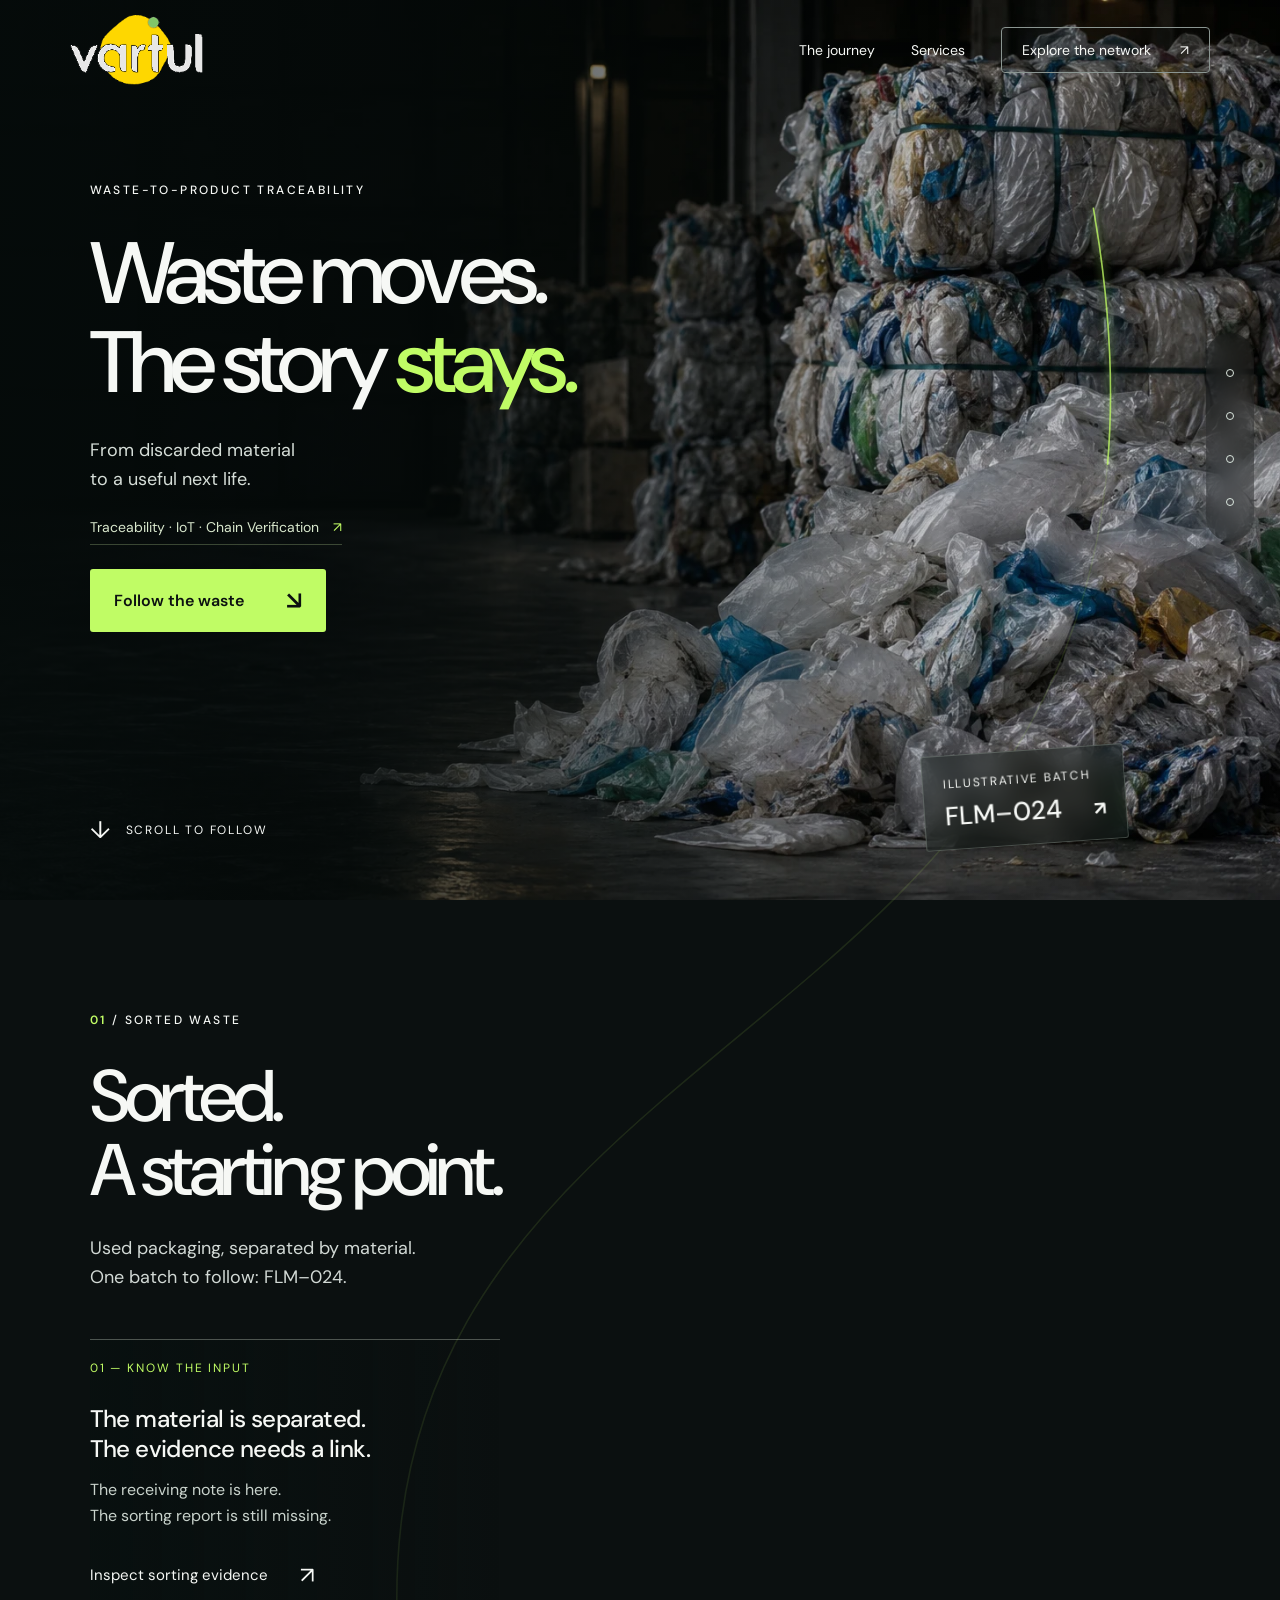
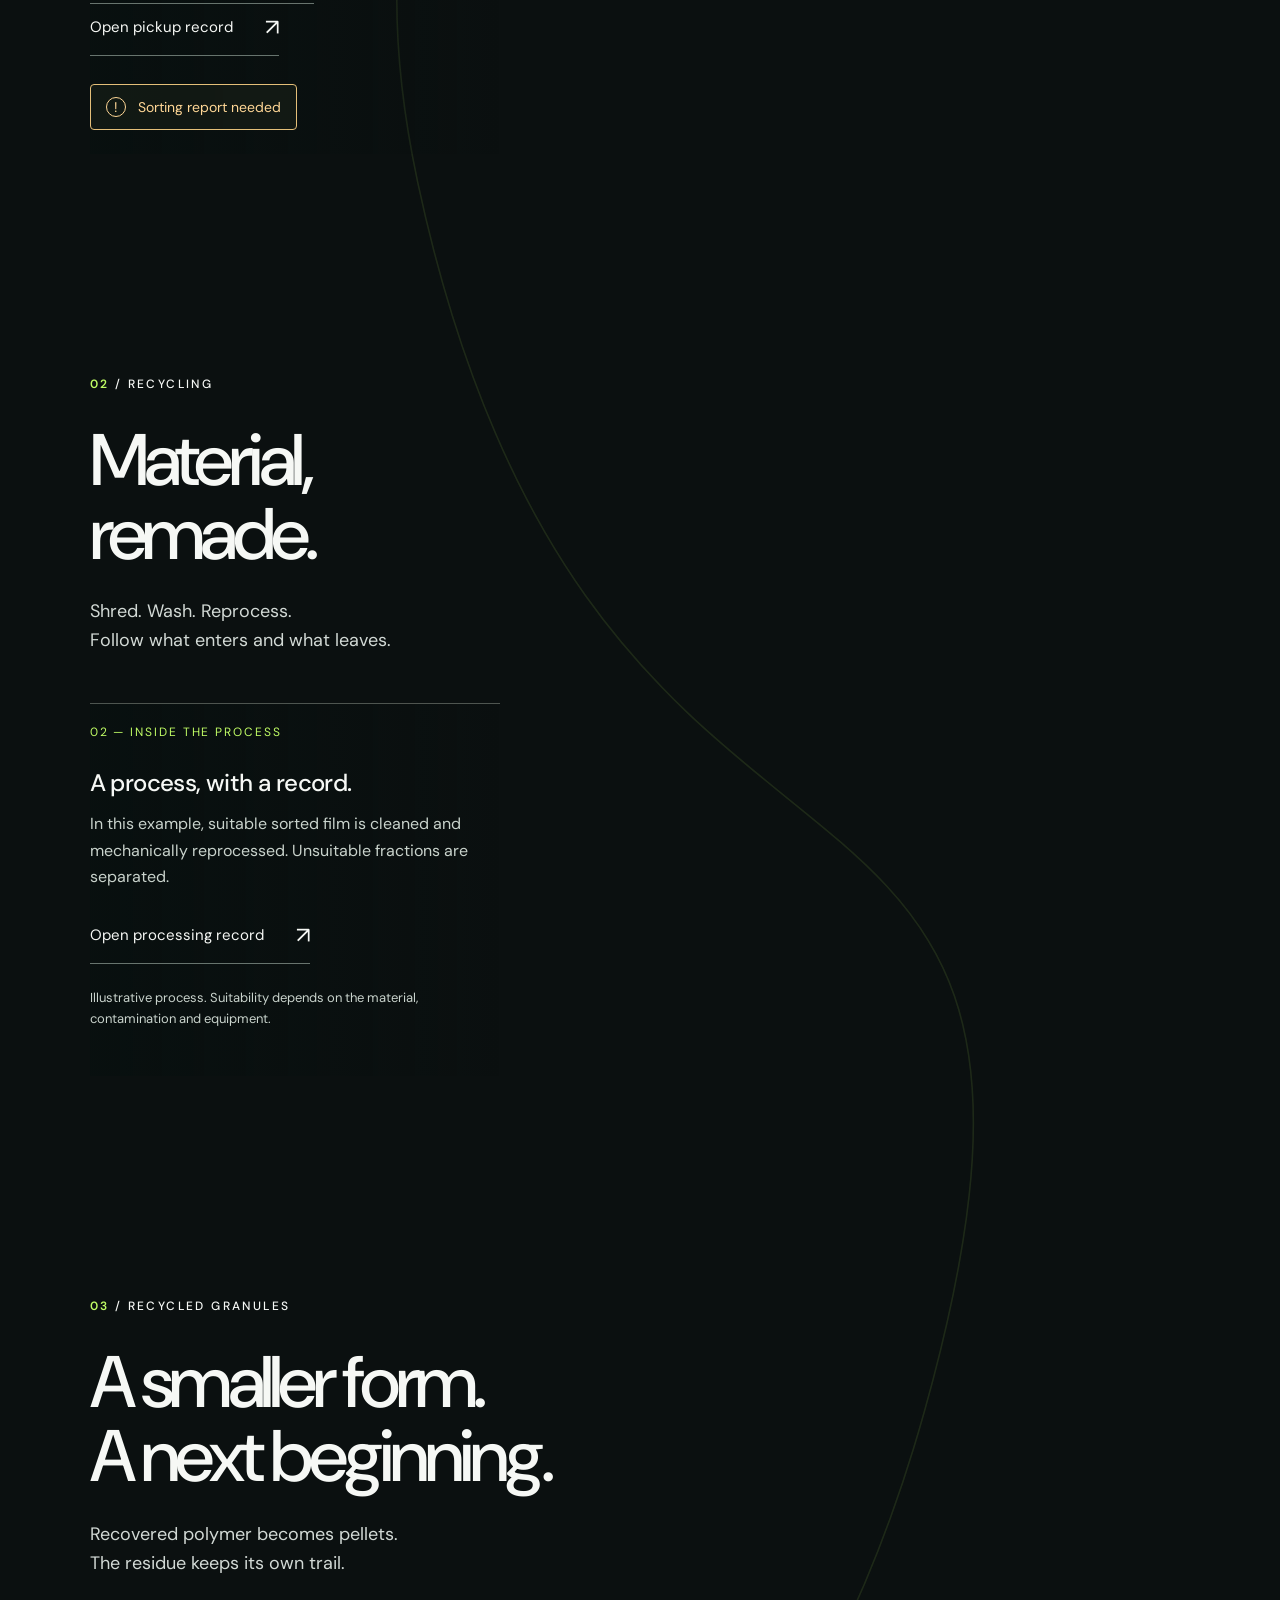
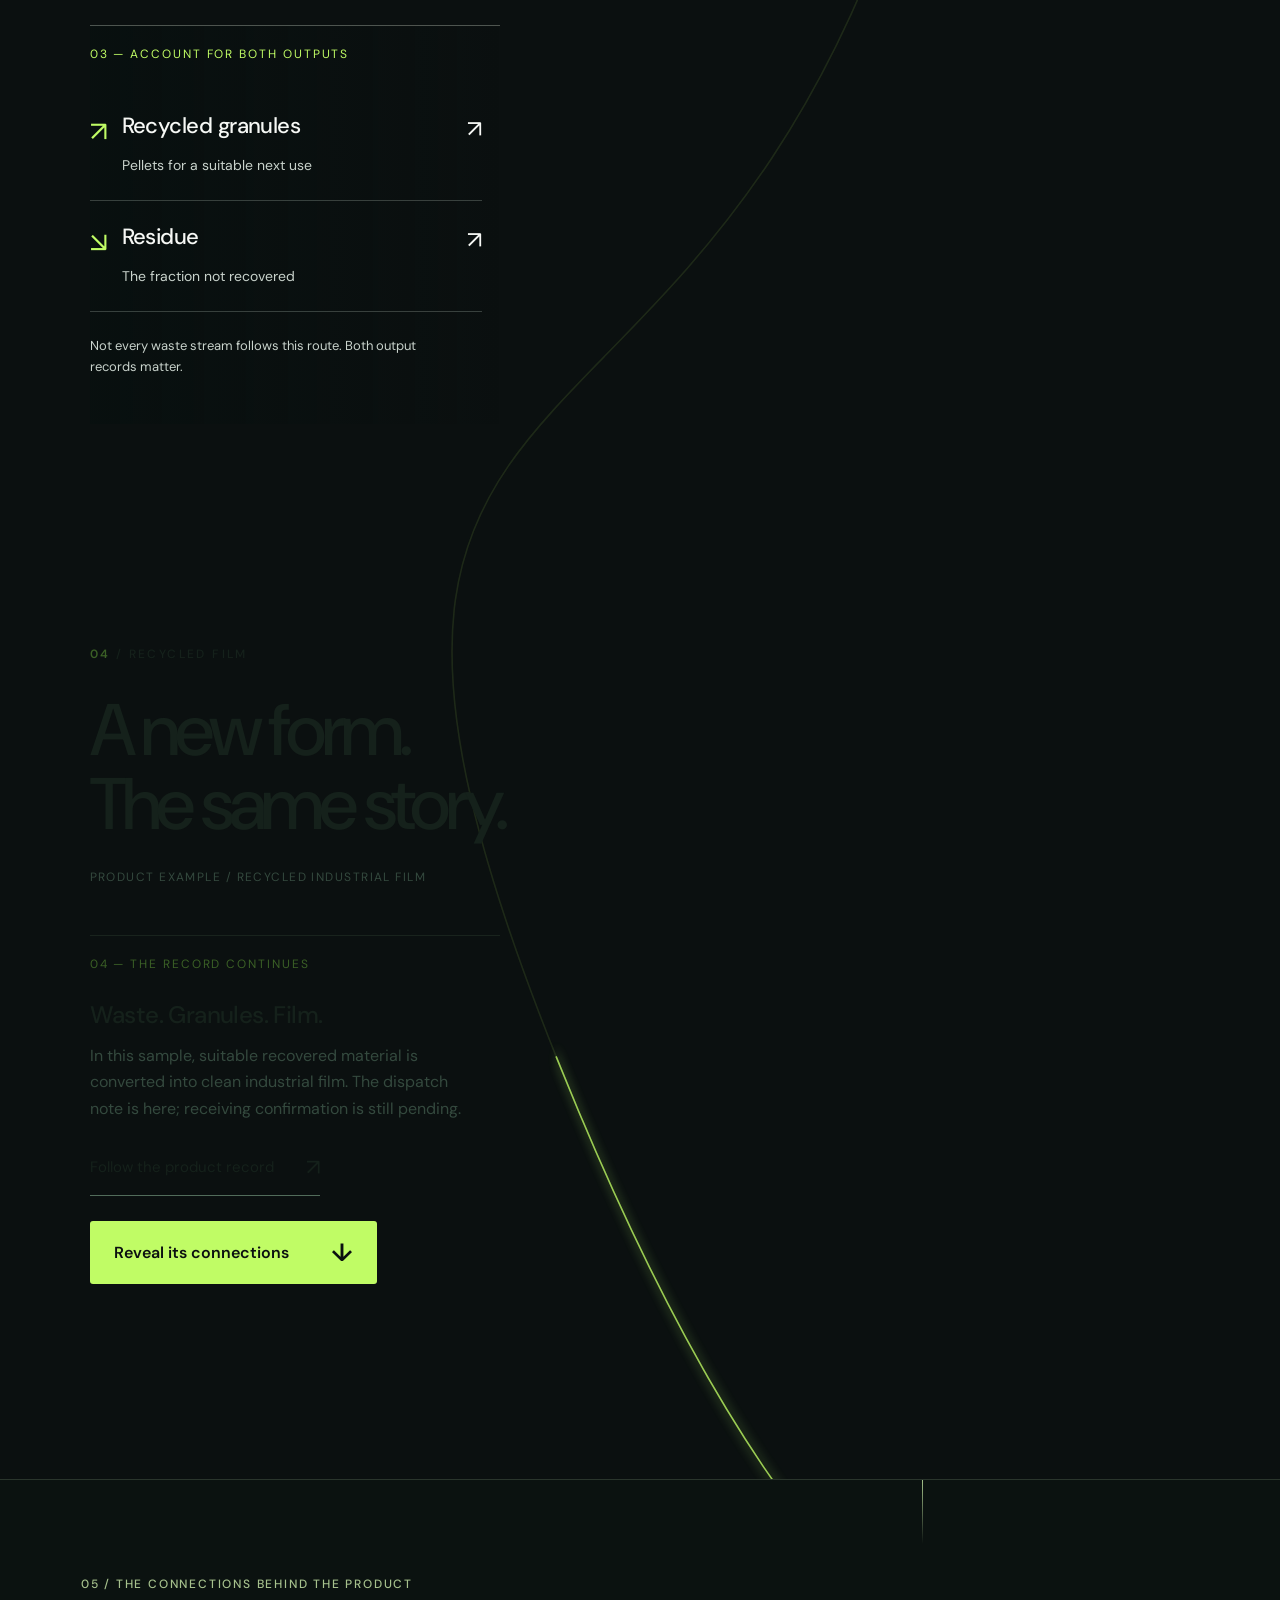
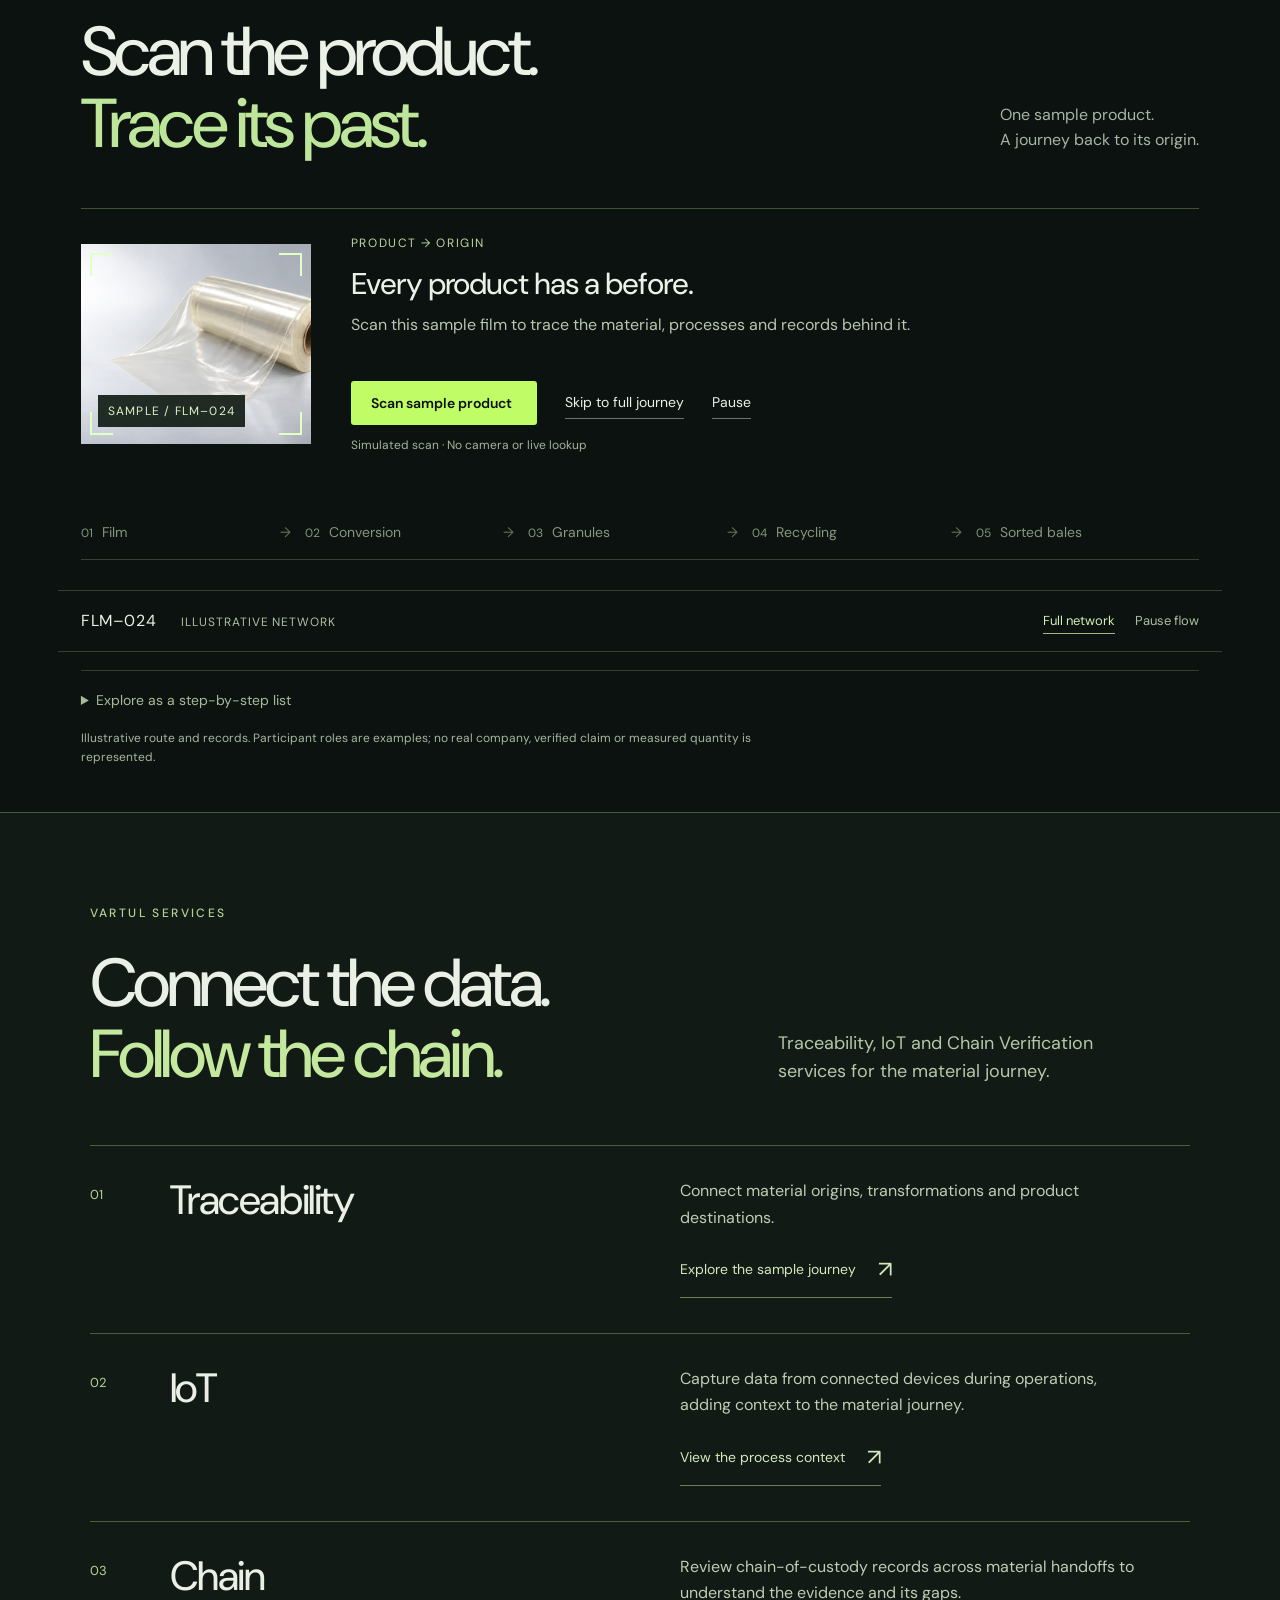
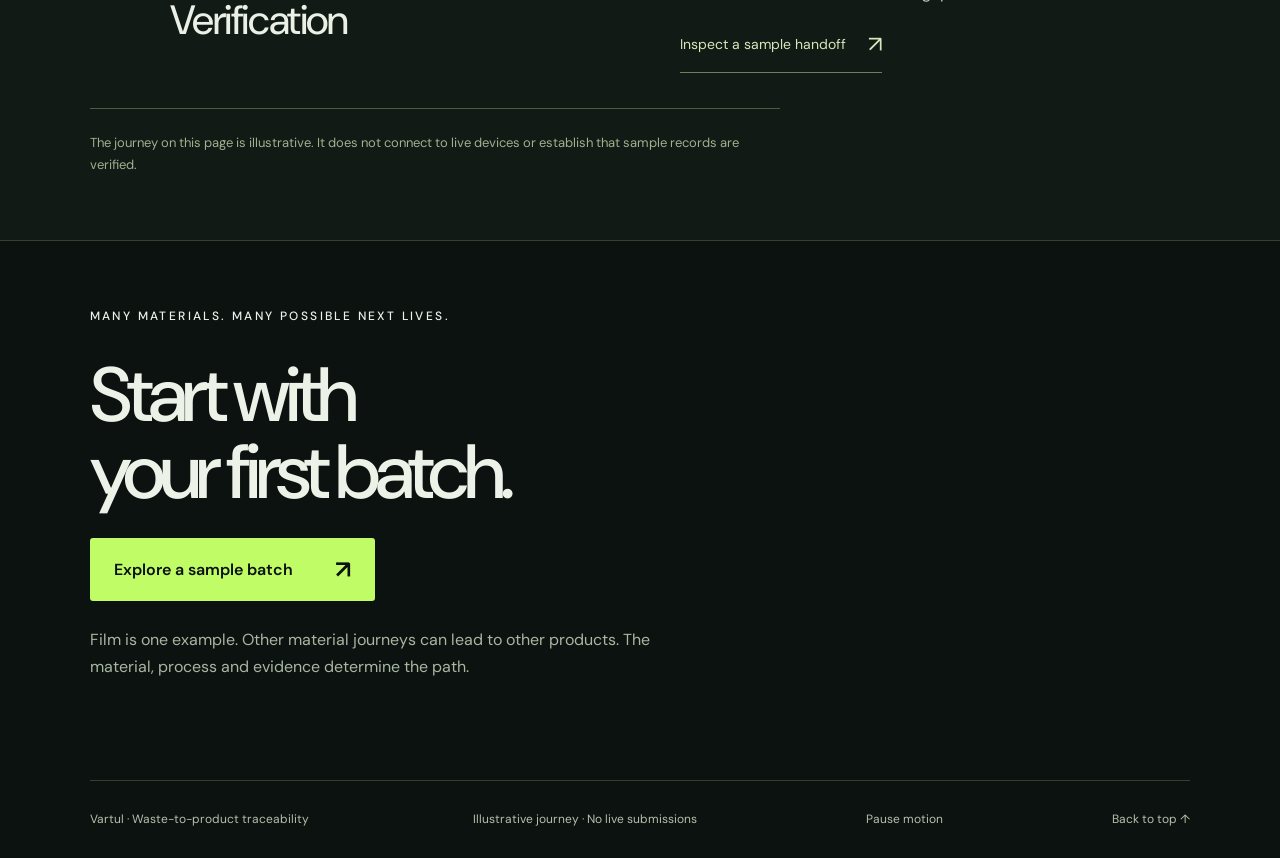
==== commit b30acfcc: "Present Traceability IoT and Chain Verification services" ====
--- a/index.html
+++ b/index.html
@@ -1,21 +1,16 @@
 <!doctype html>
-<html lang="en"><head><meta charset="utf-8"><meta name="viewport" content="width=device-width,initial-scale=1"><title>Vartul — Waste moves. The story stays.</title><meta name="description" content="Follow an illustrative waste-to-product journey from collection through handoffs, processing and a clean industrial film outcome. Explore the evidence with Vartul."><meta name="robots" content="noindex,nofollow"><link rel="icon" type="image/svg+xml" href="data:image/svg+xml,%3Csvg xmlns='http://www.w3.org/2000/svg' viewBox='0 0 32 32'%3E%3Crect width='32' height='32' rx='8' fill='%230b1010'/%3E%3Cpath d='M8 23V9h16M16 9v14h8' fill='none' stroke='%23c0fc65' stroke-width='2'/%3E%3C/svg%3E"><link rel="stylesheet" href="style.css?v=hero-split"><script src="app.js?v=hero-split" defer></script><script src="network.js?v=hero-split" defer></script><script src="scan.js?v=hero-split" defer></script></head>
+<html lang="en"><head><meta charset="utf-8"><meta name="viewport" content="width=device-width,initial-scale=1"><title>Vartul — Waste moves. The story stays.</title><meta name="description" content="Follow an illustrative waste-to-product journey from collection through handoffs, processing and a clean industrial film outcome. Explore the evidence with Vartul."><meta name="robots" content="noindex,nofollow"><link rel="icon" type="image/svg+xml" href="data:image/svg+xml,%3Csvg xmlns='http://www.w3.org/2000/svg' viewBox='0 0 32 32'%3E%3Crect width='32' height='32' rx='8' fill='%230b1010'/%3E%3Cpath d='M8 23V9h16M16 9v14h8' fill='none' stroke='%23c0fc65' stroke-width='2'/%3E%3C/svg%3E"><link rel="stylesheet" href="style.css?v=services"><script src="app.js?v=hero-split" defer></script><script src="network.js?v=hero-split" defer></script><script src="scan.js?v=hero-split" defer></script></head>
 <body><svg width="0" height="0" style="position:absolute" aria-hidden="true" focusable="false"><defs><filter id="white-lettering" color-interpolation-filters="sRGB"><feColorMatrix in="SourceGraphic" type="matrix" values="0 0 0 0 1  0 0 0 0 1  0 0 0 0 1  -3 -3 -3 0 1" result="whiteInk"/><feComposite in="whiteInk" in2="SourceGraphic" operator="atop"/></filter></defs></svg><a class="skip" href="#collection">Skip to the journey</a>
-<header><a class="brand-space" href="#top" aria-label="Back to top"><img class="original-logo" src="vartul-logo.png" width="189" height="100" alt="Vartul"></a><nav aria-label="Main"><a href="#collection">The journey</a><button class="outline" data-record="overview">Explore the network <span>↗</span></button></nav></header>
+<header><a class="brand-space" href="#top" aria-label="Back to top"><img class="original-logo" src="vartul-logo.png" width="189" height="100" alt="Vartul"></a><nav aria-label="Main"><a href="#collection">The journey</a><a class="services-nav" href="#services">Services</a><button class="outline" data-record="overview">Explore the network <span>↗</span></button></nav></header>
 <main id="top"><div class="world" aria-hidden="true"><div class="scene is-active" data-scene="hero"></div><div class="scene" data-scene="0"></div><div class="scene" data-scene="1"></div><div class="scene" data-scene="2"></div><div class="scene" data-scene="3"></div></div>
 <svg class="trace" viewBox="0 0 1440 3500" preserveAspectRatio="none" aria-hidden="true"><path class="trace-base" d="M1230 120 C1410 650 270 550 470 1030 S1280 1300 1040 1740 S250 2000 650 2490 S1230 2650 1060 3220"/><path id="trace-live" d="M1230 120 C1410 650 270 550 470 1030 S1280 1300 1040 1740 S250 2000 650 2490 S1230 2650 1060 3220"/></svg>
 <aside class="stage-nav" aria-label="Journey stages"><a href="#collection" aria-label="01 Sorted waste"><i></i><span>01 / Sorted waste</span></a><a href="#sorting" aria-label="02 Recycling"><i></i><span>02 / Recycling</span></a><a href="#processing" aria-label="03 Granules"><i></i><span>03 / Granules</span></a><a href="#destination" aria-label="04 Recycled film"><i></i><span>04 / Recycled film</span></a></aside>
-<section class="hero"><p class="eyebrow">WASTE-TO-PRODUCT TRACEABILITY</p><h1>Waste moves.<br>The story <em>stays.</em></h1><p class="intro">From discarded material<br>to a useful next life.</p><a class="cta" href="#collection">Follow the waste <span>↘</span></a><div class="hero-foot"><span class="scroll-cue">↓ <span>SCROLL TO FOLLOW</span></span><button class="batch-tag" data-record="overview"><span>ILLUSTRATIVE BATCH</span><strong>FLM–024 <b>↗</b></strong></button></div></section>
+<section class="hero"><p class="eyebrow">WASTE-TO-PRODUCT TRACEABILITY</p><h1>Waste moves.<br>The story <em>stays.</em></h1><p class="intro">From discarded material<br>to a useful next life.</p><a class="hero-services" href="#services">Traceability · IoT · Chain Verification <span>↗</span></a><a class="cta" href="#collection">Follow the waste <span>↘</span></a><div class="hero-foot"><span class="scroll-cue">↓ <span>SCROLL TO FOLLOW</span></span><button class="batch-tag" data-record="overview"><span>ILLUSTRATIVE BATCH</span><strong>FLM–024 <b>↗</b></strong></button></div></section>
 <section class="chapter collection" id="collection" data-stage="0"><div class="chapter-title"><p class="eyebrow"><span>01</span> / SORTED WASTE</p><h2>Sorted.<br>A starting point.</h2><p>Used packaging, separated by material.<br>One batch to follow: FLM–024.</p></div><div class="record-line"><span class="coordinate">01 — KNOW THE INPUT</span><h3>The material is separated.<br>The evidence needs a link.</h3><p id="sorting-summary">The receiving note is here.<br>The sorting report is still missing.</p><button class="text-button" data-record="sorting">Inspect sorting evidence <span>↗</span></button><button class="text-button" data-record="collection">Open pickup record <span>↗</span></button><button class="evidence" data-record="sorting" id="evidence-badge"><span>!</span> Sorting report needed</button></div></section>
 <section class="chapter recycling" id="sorting" data-stage="1"><div class="chapter-title"><p class="eyebrow"><span>02</span> / RECYCLING</p><h2>Material,<br>remade.</h2><p>Shred. Wash. Reprocess.<br>Follow what enters and what leaves.</p></div><div class="record-line"><span class="coordinate">02 — INSIDE THE PROCESS</span><h3>A process, with a record.</h3><p>In this example, suitable sorted film is cleaned and mechanically reprocessed. Unsuitable fractions are separated.</p><button class="text-button" data-record="recycling">Open processing record <span>↗</span></button><p class="qualification">Illustrative process. Suitability depends on the material, contamination and equipment.</p></div></section>
 <section class="chapter processing" id="processing" data-stage="2"><div class="chapter-title"><p class="eyebrow"><span>03</span> / RECYCLED GRANULES</p><h2>A smaller form.<br>A next beginning.</h2><p>Recovered polymer becomes pellets.<br>The residue keeps its own trail.</p></div><div class="record-line"><span class="coordinate">03 — ACCOUNT FOR BOTH OUTPUTS</span><div class="outcomes"><button data-record="recovered"><span class="branch">↗</span><div><h3>Recycled granules</h3><p>Pellets for a suitable next use</p></div><b>↗</b></button><button data-record="residue"><span class="branch">↘</span><div><h3>Residue</h3><p>The fraction not recovered</p></div><b>↗</b></button></div><p class="qualification">Not every waste stream follows this route. Both output records matter.</p></div></section>
 <section class="chapter destination" id="destination" data-stage="3"><div class="chapter-title"><p class="eyebrow"><span>04</span> / RECYCLED FILM</p><h2>A new form.<br>The same story.</h2><p class="product-label">PRODUCT EXAMPLE / RECYCLED INDUSTRIAL FILM</p></div><div class="record-line"><span class="coordinate">04 — THE RECORD CONTINUES</span><h3>Waste. Granules. Film.</h3><p>In this sample, suitable recovered material is converted into clean industrial film. The dispatch note is here; receiving confirmation is still pending.</p><button class="text-button" data-record="destination">Follow the product record <span>↗</span></button><a class="cta network-entry" href="#network">Reveal its connections <span>↓</span></a></div></section>
-<section id="network" aria-label="Explore product traceability" tabindex="-1"></section><section class="closing"><p class="eyebrow">MANY MATERIALS. MANY POSSIBLE NEXT LIVES.</p><h2>Start with<br>your first batch.</h2><button class="cta" data-record="start">Explore a sample batch <span>↗</span></button><p class="closing-note">Film is one example. Other material journeys can lead to other products. The material, process and evidence determine the path.</p><footer><span>Vartul · Waste-to-product traceability</span><span>Illustrative journey · No live submissions</span><button id="motion-toggle" aria-pressed="false">Pause motion</button><a href="#top">Back to top ↑</a></footer></section></main>
+<section id="network" aria-label="Explore product traceability" tabindex="-1"></section><section class="services" id="services" aria-labelledby="services-title"><div class="services-heading"><p class="eyebrow">VARTUL SERVICES</p><h2 id="services-title">Connect the data.<br><em>Follow the chain.</em></h2><p>Traceability, IoT and Chain Verification services for the material journey.</p></div><div class="service-rows"><article class="service-row"><span class="service-index">01</span><h3>Traceability</h3><div><p>Connect material origins, transformations and product destinations.</p><a class="text-button" href="#network">Explore the sample journey <span>↗</span></a></div></article><article class="service-row"><span class="service-index">02</span><h3>IoT</h3><div><p>Capture data from connected devices during operations, adding context to the material journey.</p><a class="text-button" href="#sorting">View the process context <span>↗</span></a></div></article><article class="service-row"><span class="service-index">03</span><h3>Chain <br>Verification</h3><div><p>Review chain-of-custody records across material handoffs to understand the evidence and its gaps.</p><button class="text-button" data-record="sorting">Inspect a sample handoff <span>↗</span></button></div></article></div><p class="services-note">The journey on this page is illustrative. It does not connect to live devices or establish that sample records are verified.</p></section><section class="closing"><p class="eyebrow">MANY MATERIALS. MANY POSSIBLE NEXT LIVES.</p><h2>Start with<br>your first batch.</h2><button class="cta" data-record="start">Explore a sample batch <span>↗</span></button><p class="closing-note">Film is one example. Other material journeys can lead to other products. The material, process and evidence determine the path.</p><footer><span>Vartul · Waste-to-product traceability</span><span>Illustrative journey · No live submissions</span><button id="motion-toggle" aria-pressed="false">Pause motion</button><a href="#top">Back to top ↑</a></footer></section></main>
 <dialog id="record-dialog" aria-labelledby="dialog-title"><div class="dialog-top"><span>FLM–024 / SAMPLE EVIDENCE</span><button id="close-dialog" aria-label="Close record">×</button></div><div id="dialog-content"></div><p class="dialog-disclaimer">Demonstration data only. Records are illustrative, not independently verified. Changes last for this page visit.</p></dialog><div class="sr-only" role="status" id="status"></div>
 </body></html>
 
-
-
-
-
-
--- a/style.css
+++ b/style.css
@@ -48,3 +48,9 @@
 #network.scan-open{padding-top:20px;scroll-margin-top:-100px}.scan-open .network-intro{display:none}.scan-open .sample-scanner{grid-template-columns:95px 1fr;gap:24px;padding:12px 0;margin-bottom:4px}.scan-open .scan-visual{height:95px}.scan-open .scan-tag{font-size:9px;padding:4px;left:8px;bottom:8px}.scan-open .scan-kicker{margin-bottom:5px}.scan-open .scan-announcement h3{font-size:24px;margin-bottom:5px}.scan-open .scan-announcement p{font-size:14px;min-height:0}.scan-open .scan-actions{margin-top:8px;gap:20px}.scan-open .scan-actions .cta{font-size:12px;padding:7px 12px;min-width:140px}.scan-open .scan-actions .text-button{font-size:12px;padding:4px 0}.scan-open .scan-disclosure{display:none}.scan-open .scan-steps{margin-bottom:8px}.scan-open .scan-steps li{padding-top:8px;padding-bottom:8px}.scan-open .network-bar{padding-top:10px;padding-bottom:10px}.scan-open .network-stage{padding-top:15px}.scan-open .network-inspector{margin-top:15px}.scan-open .network-legend{padding-top:12px}
 @media(max-width:700px){#network.scan-open{padding-top:26px}.scan-open .sample-scanner{grid-template-columns:1fr;gap:16px}.scan-open .scan-visual{height:220px}.scan-open .scan-tag{font-size:12px;padding:8px;left:15px;bottom:15px}.scan-open .scan-announcement h3{font-size:26px}.scan-open .scan-announcement p{font-size:16px;min-height:72px}.scan-open .scan-actions{margin-top:14px;gap:18px}.scan-open .scan-actions .cta{font-size:14px;padding:12px 18px}.scan-open .scan-actions .text-button{font-size:14px}.scan-open .scan-disclosure{display:block}.scan-open .scan-steps{margin-top:15px;margin-bottom:15px}}
 .scene[data-scene='hero']{background-image:url('incoming-mixed-film.webp')}
+
+/* Connected services, in the same material narrative. */
+.hero-services{display:block;font-size:14px;line-height:1.6;color:#d9e8cd;margin:-8px 0 24px;border-bottom:1px solid #a1bd8455;padding-bottom:6px}.hero-services span{margin-left:10px;color:var(--lime)}.hero-services:hover{color:var(--lime)}
+.services{position:relative;z-index:3;background:#111a14;color:#eaf0e5;padding:90px 7% 65px;border-top:1px solid #495b3c;scroll-margin-top:0}.services-heading{display:grid;grid-template-columns:1.4fr 1fr;gap:0 10%;align-items:end;margin-bottom:55px}.services-heading .eyebrow{grid-column:1/-1;color:#b5d194;margin-bottom:24px}.services h2{font-size:clamp(42px,5.3vw,76px);font-weight:450;line-height:1.05;letter-spacing:-.05em;margin:0}.services h2 em{color:#c3e89e}.services-heading>p:last-child{font-size:18px;line-height:1.6;color:#b7c7a9;margin:0 0 4px;max-width:360px}.service-row{display:grid;grid-template-columns:55px 1fr 1.05fr;gap:25px;align-items:start;padding:32px 0 35px;border-top:1px solid #4b5c3e}.service-index{font-size:13px;color:#b5d394;padding-top:8px}.service-row h3{font-size:clamp(30px,3.2vw,44px);line-height:1.08;font-weight:450;letter-spacing:-.035em;margin:0}.service-row>div>p{font-size:16px;line-height:1.65;color:#c0ccb4;max-width:470px;margin:0 0 15px}.service-row .text-button{font-size:14px;width:fit-content;gap:22px;border-color:#6b8057;color:#d5e8bd}.service-row .text-button:hover{color:var(--lime)}.services-note{font-size:13px;line-height:1.65;color:#9fb18f;max-width:690px;border-top:1px solid #4b5c3e;padding-top:23px;margin:0}
+@media(max-width:800px){header nav>a.services-nav{display:block;font-size:13px}header nav{gap:16px}.hero-services{font-size:12px;max-width:280px;line-height:1.7;margin-top:-5px;margin-bottom:20px}.services{padding:65px 7% 45px}.services-heading{display:block;margin-bottom:35px}.services-heading>p:last-child{font-size:16px;margin-top:23px;max-width:100%}.services h2{font-size:44px}.service-row{grid-template-columns:28px 1fr;gap:16px;padding:26px 0}.service-row h3{font-size:34px}.service-row>div{grid-column:2}.service-row h3 br{display:none}.service-row h3 br:after{content:' '}.service-row:last-child h3{max-width:260px}.service-row>div>p{font-size:16px}.services-note{font-size:13px}}
+@media(max-width:800px){header .outline{font-size:11px;padding:11px 9px;white-space:nowrap}header .outline span{display:none}}
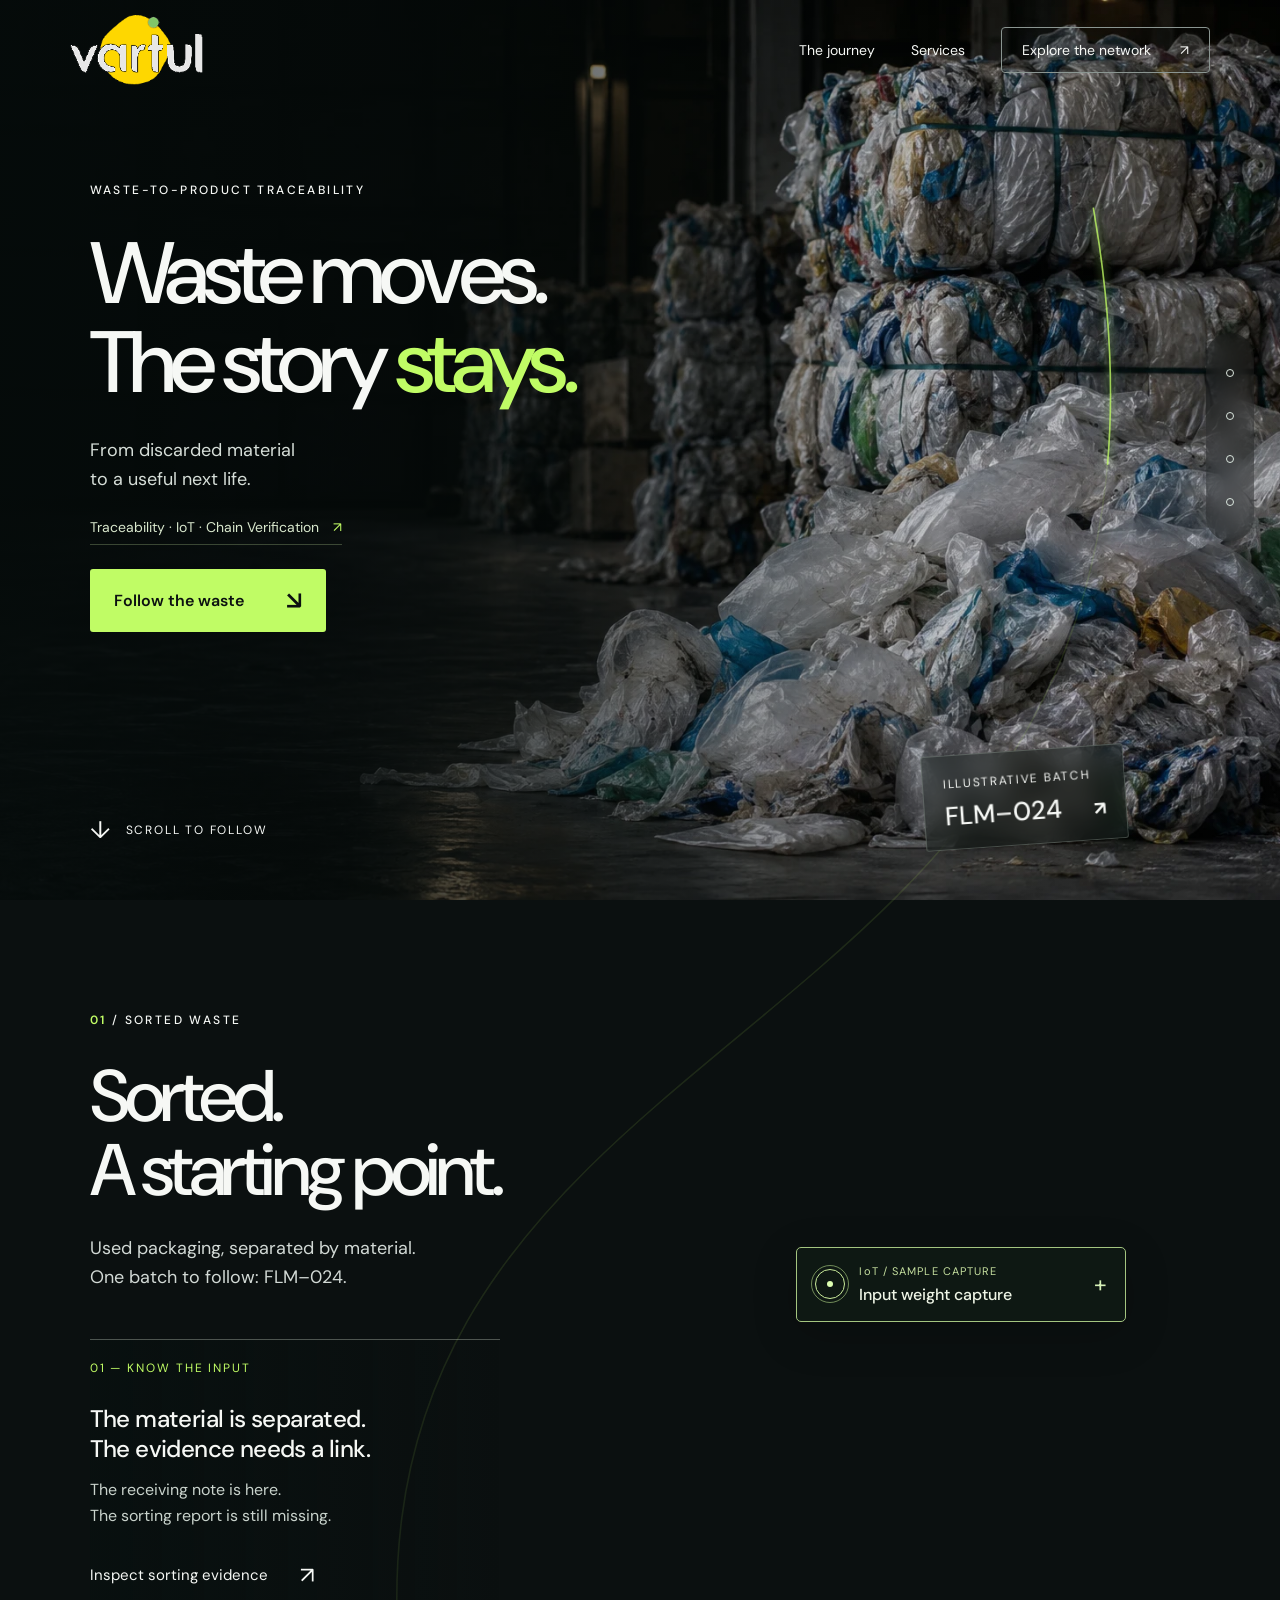
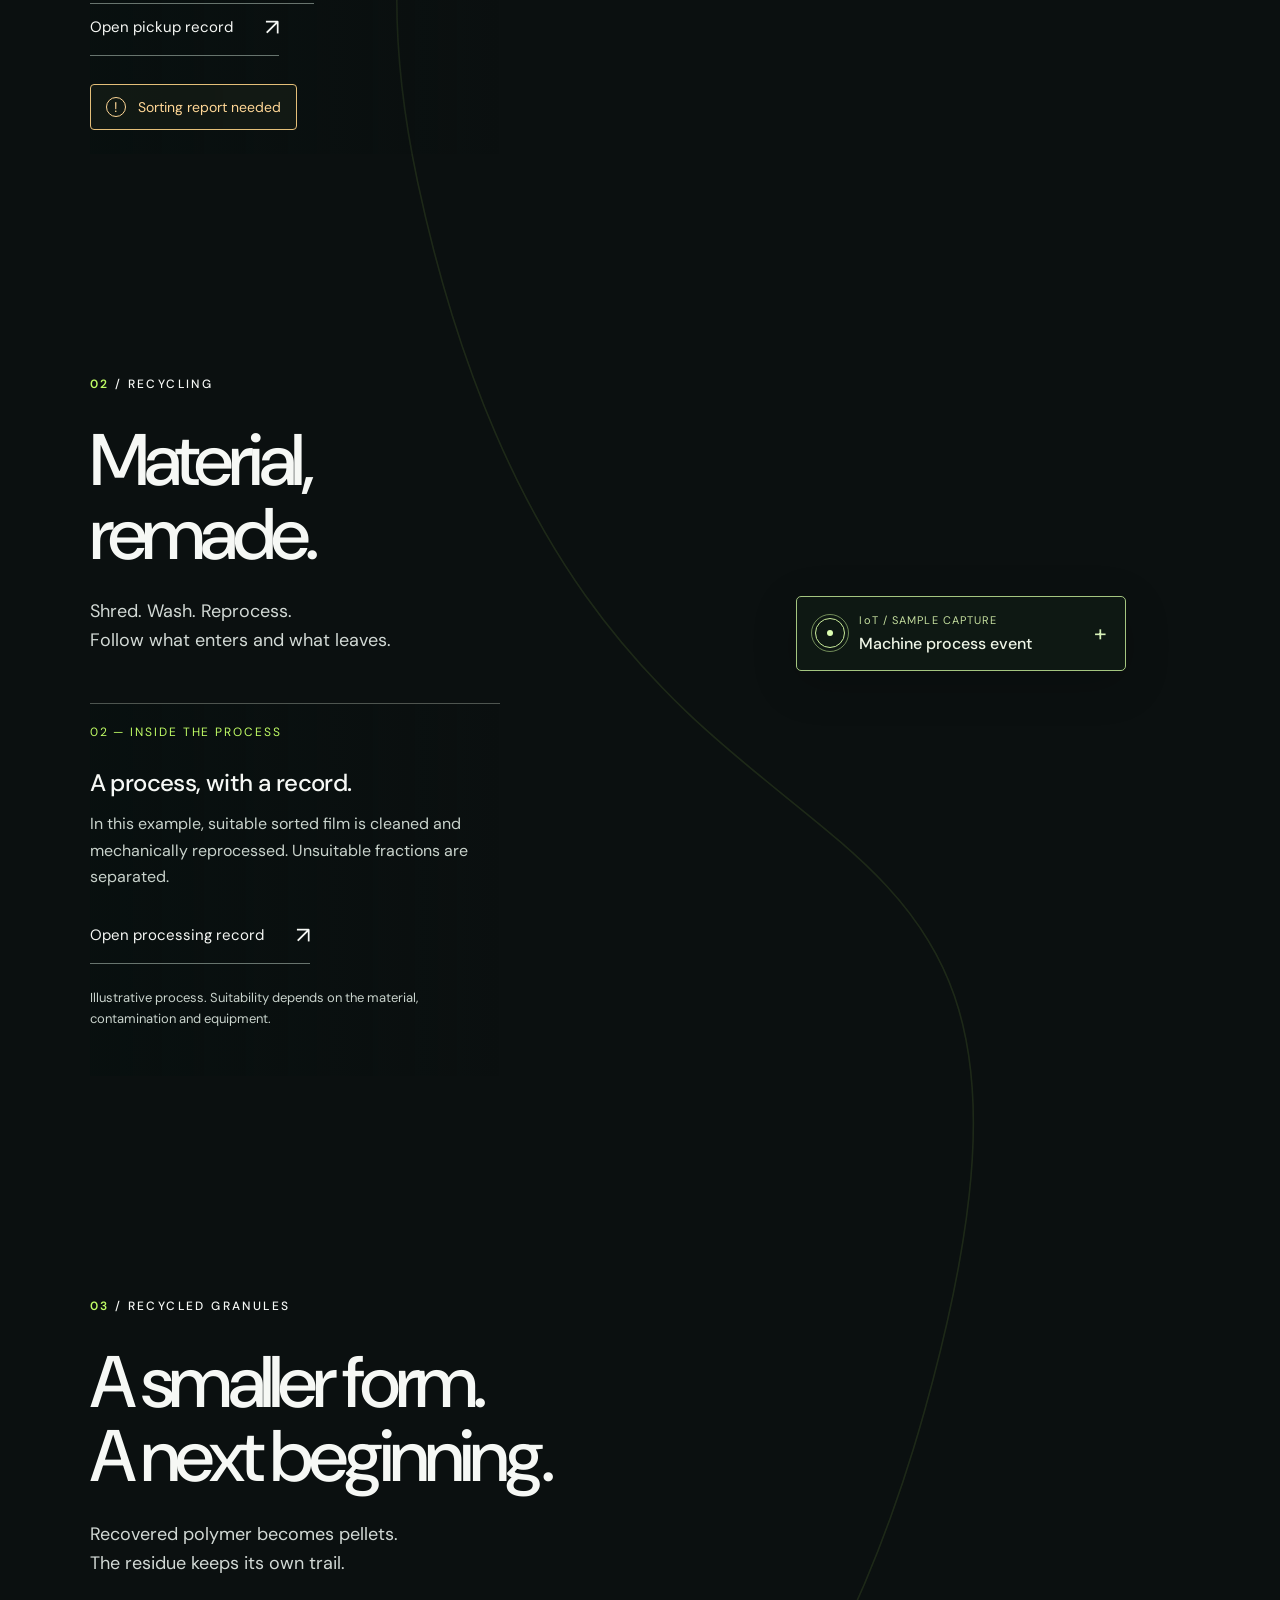
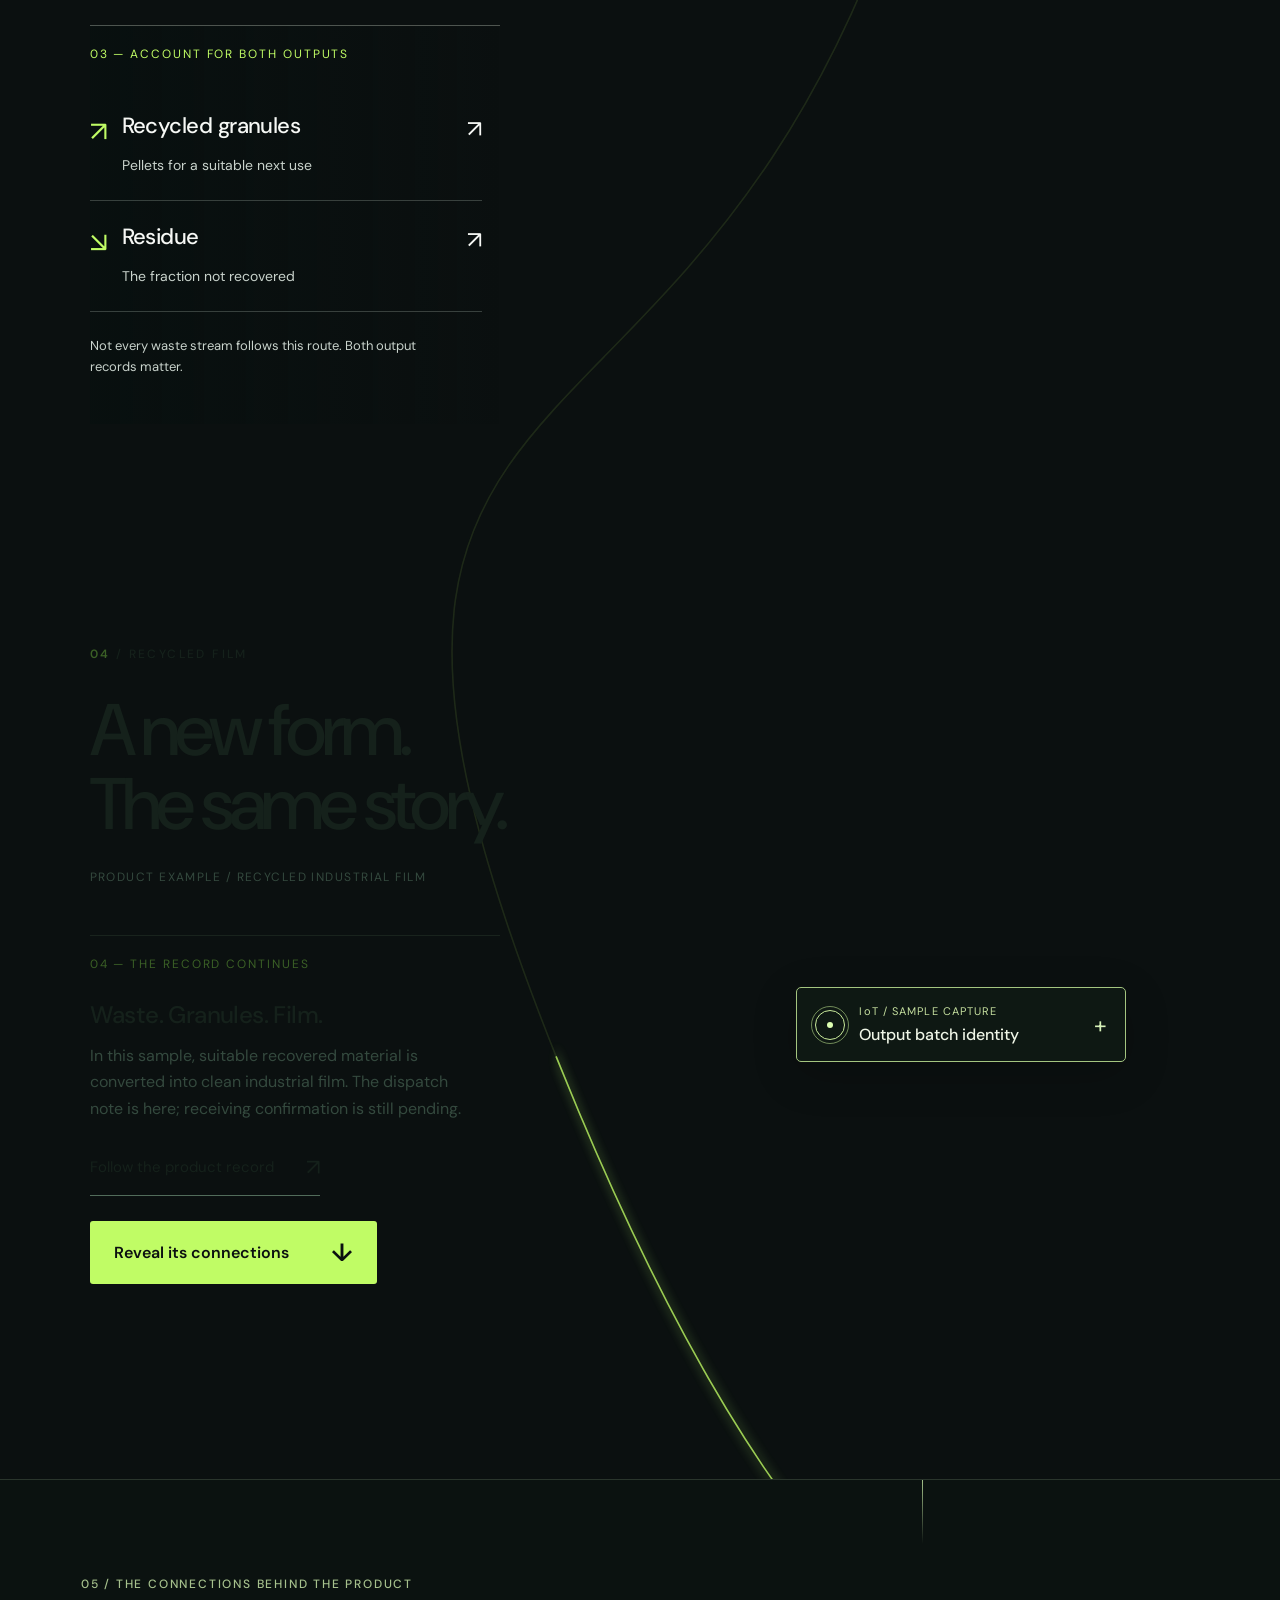
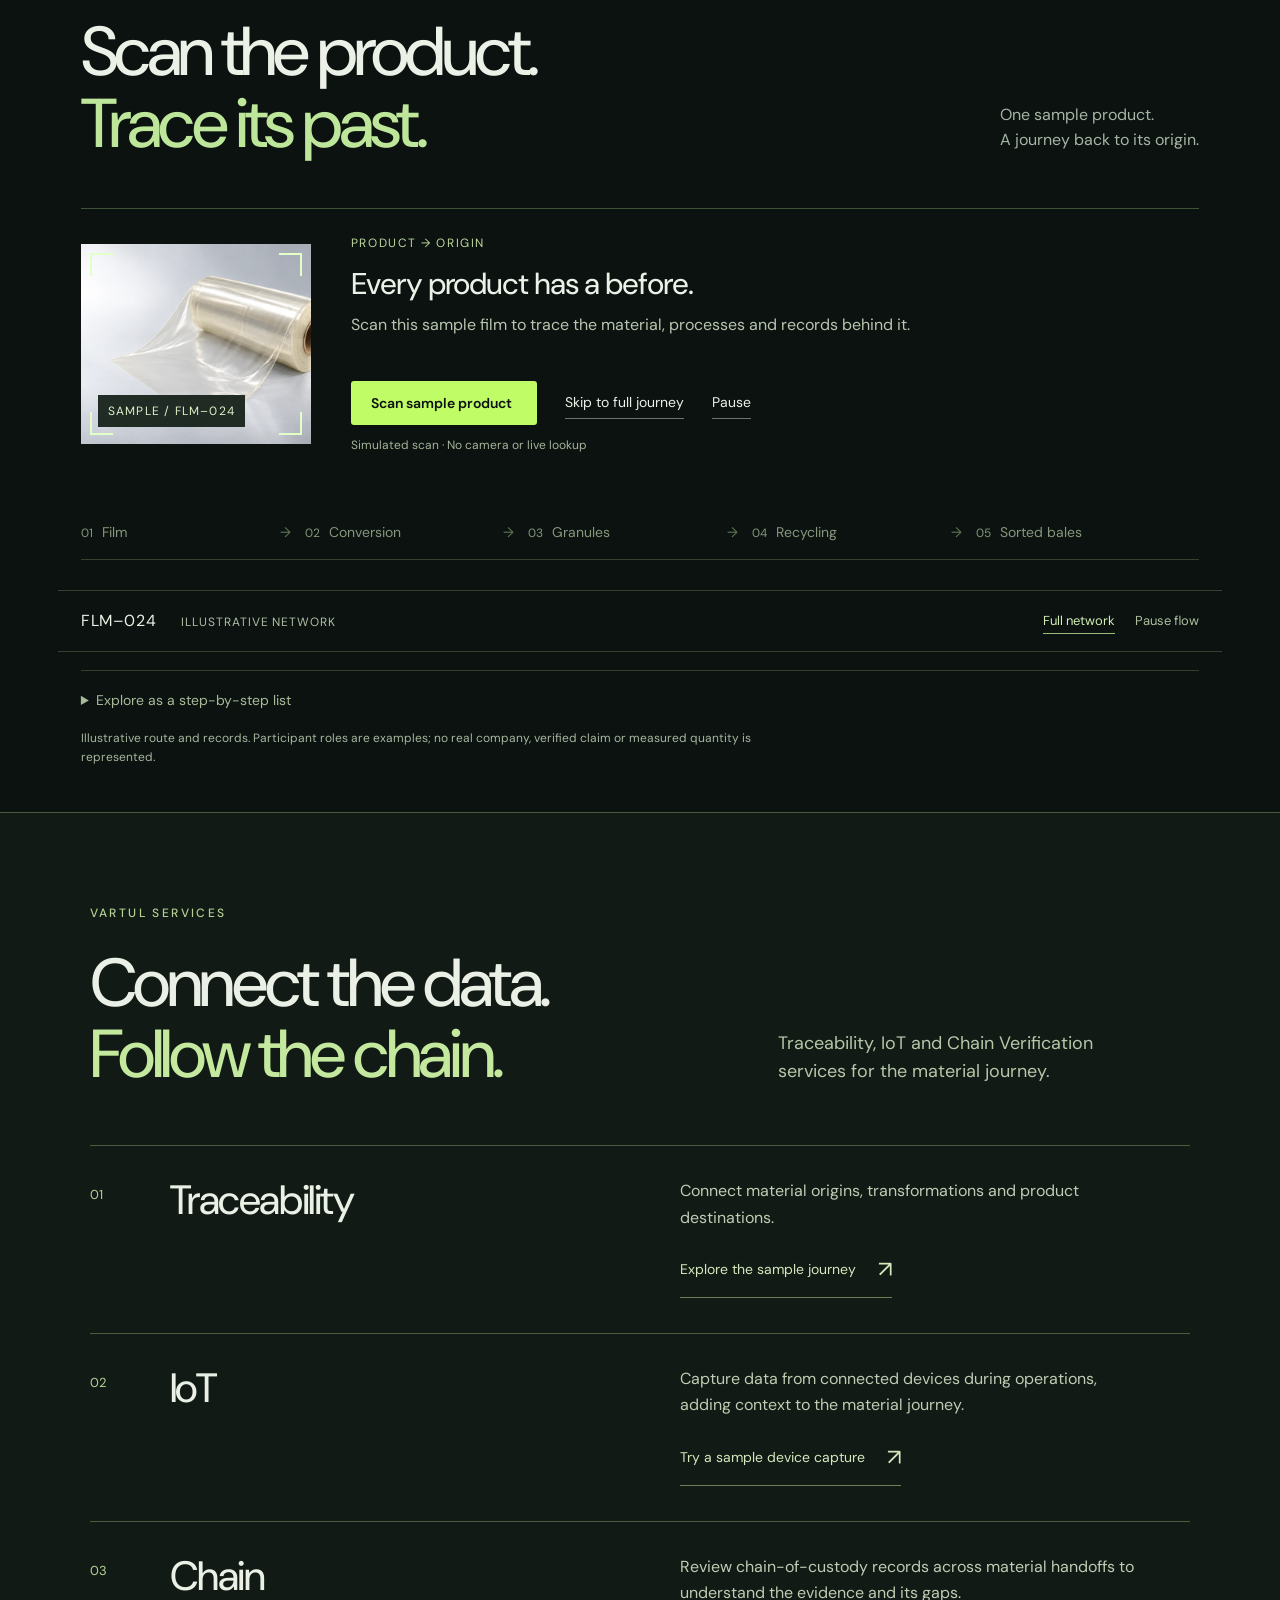
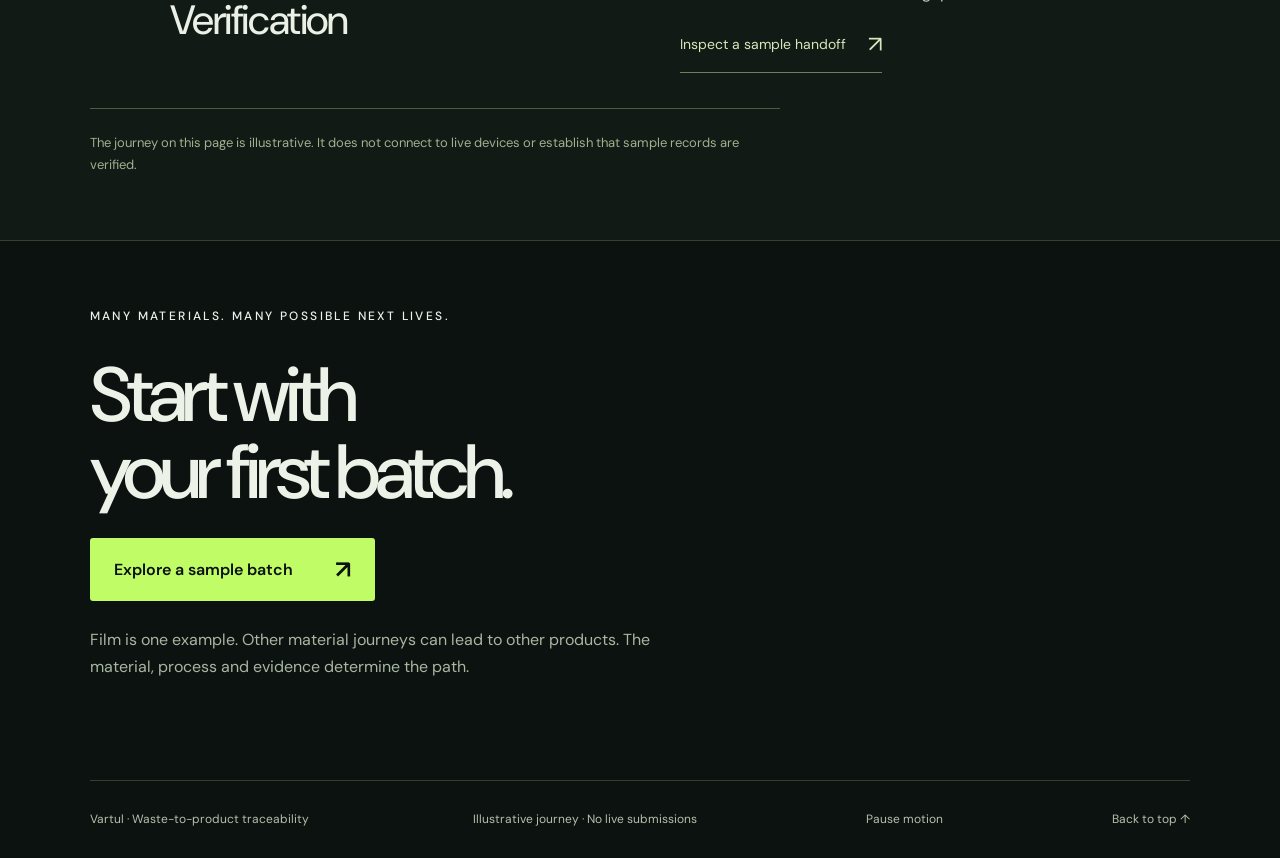
==== commit b2c49674: "Add illustrative IoT captures linked to chain records" ====
--- a/index.html
+++ b/index.html
@@ -1,5 +1,5 @@
 <!doctype html>
-<html lang="en"><head><meta charset="utf-8"><meta name="viewport" content="width=device-width,initial-scale=1"><title>Vartul — Waste moves. The story stays.</title><meta name="description" content="Follow an illustrative waste-to-product journey from collection through handoffs, processing and a clean industrial film outcome. Explore the evidence with Vartul."><meta name="robots" content="noindex,nofollow"><link rel="icon" type="image/svg+xml" href="data:image/svg+xml,%3Csvg xmlns='http://www.w3.org/2000/svg' viewBox='0 0 32 32'%3E%3Crect width='32' height='32' rx='8' fill='%230b1010'/%3E%3Cpath d='M8 23V9h16M16 9v14h8' fill='none' stroke='%23c0fc65' stroke-width='2'/%3E%3C/svg%3E"><link rel="stylesheet" href="style.css?v=services"><script src="app.js?v=hero-split" defer></script><script src="network.js?v=hero-split" defer></script><script src="scan.js?v=hero-split" defer></script></head>
+<html lang="en"><head><meta charset="utf-8"><meta name="viewport" content="width=device-width,initial-scale=1"><title>Vartul — Waste moves. The story stays.</title><meta name="description" content="Follow an illustrative waste-to-product journey from collection through handoffs, processing and a clean industrial film outcome. Explore the evidence with Vartul."><meta name="robots" content="noindex,nofollow"><link rel="icon" type="image/svg+xml" href="data:image/svg+xml,%3Csvg xmlns='http://www.w3.org/2000/svg' viewBox='0 0 32 32'%3E%3Crect width='32' height='32' rx='8' fill='%230b1010'/%3E%3Cpath d='M8 23V9h16M16 9v14h8' fill='none' stroke='%23c0fc65' stroke-width='2'/%3E%3C/svg%3E"><link rel="stylesheet" href="style.css?v=iot-captures"><script src="app.js?v=hero-split" defer></script><script src="network.js?v=iot" defer></script><script src="scan.js?v=iot" defer></script><script src="iot.js?v=captures" defer></script></head>
 <body><svg width="0" height="0" style="position:absolute" aria-hidden="true" focusable="false"><defs><filter id="white-lettering" color-interpolation-filters="sRGB"><feColorMatrix in="SourceGraphic" type="matrix" values="0 0 0 0 1  0 0 0 0 1  0 0 0 0 1  -3 -3 -3 0 1" result="whiteInk"/><feComposite in="whiteInk" in2="SourceGraphic" operator="atop"/></filter></defs></svg><a class="skip" href="#collection">Skip to the journey</a>
 <header><a class="brand-space" href="#top" aria-label="Back to top"><img class="original-logo" src="vartul-logo.png" width="189" height="100" alt="Vartul"></a><nav aria-label="Main"><a href="#collection">The journey</a><a class="services-nav" href="#services">Services</a><button class="outline" data-record="overview">Explore the network <span>↗</span></button></nav></header>
 <main id="top"><div class="world" aria-hidden="true"><div class="scene is-active" data-scene="hero"></div><div class="scene" data-scene="0"></div><div class="scene" data-scene="1"></div><div class="scene" data-scene="2"></div><div class="scene" data-scene="3"></div></div>
@@ -10,7 +10,9 @@
 <section class="chapter recycling" id="sorting" data-stage="1"><div class="chapter-title"><p class="eyebrow"><span>02</span> / RECYCLING</p><h2>Material,<br>remade.</h2><p>Shred. Wash. Reprocess.<br>Follow what enters and what leaves.</p></div><div class="record-line"><span class="coordinate">02 — INSIDE THE PROCESS</span><h3>A process, with a record.</h3><p>In this example, suitable sorted film is cleaned and mechanically reprocessed. Unsuitable fractions are separated.</p><button class="text-button" data-record="recycling">Open processing record <span>↗</span></button><p class="qualification">Illustrative process. Suitability depends on the material, contamination and equipment.</p></div></section>
 <section class="chapter processing" id="processing" data-stage="2"><div class="chapter-title"><p class="eyebrow"><span>03</span> / RECYCLED GRANULES</p><h2>A smaller form.<br>A next beginning.</h2><p>Recovered polymer becomes pellets.<br>The residue keeps its own trail.</p></div><div class="record-line"><span class="coordinate">03 — ACCOUNT FOR BOTH OUTPUTS</span><div class="outcomes"><button data-record="recovered"><span class="branch">↗</span><div><h3>Recycled granules</h3><p>Pellets for a suitable next use</p></div><b>↗</b></button><button data-record="residue"><span class="branch">↘</span><div><h3>Residue</h3><p>The fraction not recovered</p></div><b>↗</b></button></div><p class="qualification">Not every waste stream follows this route. Both output records matter.</p></div></section>
 <section class="chapter destination" id="destination" data-stage="3"><div class="chapter-title"><p class="eyebrow"><span>04</span> / RECYCLED FILM</p><h2>A new form.<br>The same story.</h2><p class="product-label">PRODUCT EXAMPLE / RECYCLED INDUSTRIAL FILM</p></div><div class="record-line"><span class="coordinate">04 — THE RECORD CONTINUES</span><h3>Waste. Granules. Film.</h3><p>In this sample, suitable recovered material is converted into clean industrial film. The dispatch note is here; receiving confirmation is still pending.</p><button class="text-button" data-record="destination">Follow the product record <span>↗</span></button><a class="cta network-entry" href="#network">Reveal its connections <span>↓</span></a></div></section>
-<section id="network" aria-label="Explore product traceability" tabindex="-1"></section><section class="services" id="services" aria-labelledby="services-title"><div class="services-heading"><p class="eyebrow">VARTUL SERVICES</p><h2 id="services-title">Connect the data.<br><em>Follow the chain.</em></h2><p>Traceability, IoT and Chain Verification services for the material journey.</p></div><div class="service-rows"><article class="service-row"><span class="service-index">01</span><h3>Traceability</h3><div><p>Connect material origins, transformations and product destinations.</p><a class="text-button" href="#network">Explore the sample journey <span>↗</span></a></div></article><article class="service-row"><span class="service-index">02</span><h3>IoT</h3><div><p>Capture data from connected devices during operations, adding context to the material journey.</p><a class="text-button" href="#sorting">View the process context <span>↗</span></a></div></article><article class="service-row"><span class="service-index">03</span><h3>Chain <br>Verification</h3><div><p>Review chain-of-custody records across material handoffs to understand the evidence and its gaps.</p><button class="text-button" data-record="sorting">Inspect a sample handoff <span>↗</span></button></div></article></div><p class="services-note">The journey on this page is illustrative. It does not connect to live devices or establish that sample records are verified.</p></section><section class="closing"><p class="eyebrow">MANY MATERIALS. MANY POSSIBLE NEXT LIVES.</p><h2>Start with<br>your first batch.</h2><button class="cta" data-record="start">Explore a sample batch <span>↗</span></button><p class="closing-note">Film is one example. Other material journeys can lead to other products. The material, process and evidence determine the path.</p><footer><span>Vartul · Waste-to-product traceability</span><span>Illustrative journey · No live submissions</span><button id="motion-toggle" aria-pressed="false">Pause motion</button><a href="#top">Back to top ↑</a></footer></section></main>
+<section id="network" aria-label="Explore product traceability" tabindex="-1"></section><section class="services" id="services" aria-labelledby="services-title"><div class="services-heading"><p class="eyebrow">VARTUL SERVICES</p><h2 id="services-title">Connect the data.<br><em>Follow the chain.</em></h2><p>Traceability, IoT and Chain Verification services for the material journey.</p></div><div class="service-rows"><article class="service-row"><span class="service-index">01</span><h3>Traceability</h3><div><p>Connect material origins, transformations and product destinations.</p><a class="text-button" href="#network">Explore the sample journey <span>↗</span></a></div></article><article class="service-row"><span class="service-index">02</span><h3>IoT</h3><div><p>Capture data from connected devices during operations, adding context to the material journey.</p><a class="text-button" href="#iot-process">Try a sample device capture <span>↗</span></a></div></article><article class="service-row"><span class="service-index">03</span><h3>Chain <br>Verification</h3><div><p>Review chain-of-custody records across material handoffs to understand the evidence and its gaps.</p><button class="text-button" data-record="sorting">Inspect a sample handoff <span>↗</span></button></div></article></div><p class="services-note">The journey on this page is illustrative. It does not connect to live devices or establish that sample records are verified.</p></section><section class="closing"><p class="eyebrow">MANY MATERIALS. MANY POSSIBLE NEXT LIVES.</p><h2>Start with<br>your first batch.</h2><button class="cta" data-record="start">Explore a sample batch <span>↗</span></button><p class="closing-note">Film is one example. Other material journeys can lead to other products. The material, process and evidence determine the path.</p><footer><span>Vartul · Waste-to-product traceability</span><span>Illustrative journey · No live submissions</span><button id="motion-toggle" aria-pressed="false">Pause motion</button><a href="#top">Back to top ↑</a></footer></section></main>
 <dialog id="record-dialog" aria-labelledby="dialog-title"><div class="dialog-top"><span>FLM–024 / SAMPLE EVIDENCE</span><button id="close-dialog" aria-label="Close record">×</button></div><div id="dialog-content"></div><p class="dialog-disclaimer">Demonstration data only. Records are illustrative, not independently verified. Changes last for this page visit.</p></dialog><div class="sr-only" role="status" id="status"></div>
 </body></html>
 
+
+
--- a/style.css
+++ b/style.css
@@ -9,7 +9,7 @@
 .scene:after{content:'';position:absolute;inset:0;background:linear-gradient(90deg,#050b0af0 0%,#050b0ab8 35%,#050b0a35 72%,#050b0a15)}
 .scene.is-active{opacity:1;animation:breathe 16s ease-in-out infinite alternate}
 .scene[data-scene="0"]{background-image:url('collection-waste.webp?v=bales')}
-.scene[data-scene="1"]{background-image:url('recycling.webp')}
+.scene[data-scene="1"]{background-image:url('recycling.webp?v=iot')}
 .scene[data-scene="2"]{background-image:url('granules.webp')}
 .scene[data-scene="3"]{background-image:url('clean-film.webp?v=haze');background-color:#edf0ec}
 .scene[data-scene="3"]:after{background:linear-gradient(90deg,#edf0ecef,#edf0ecbc 35%,transparent 78%)}
@@ -54,3 +54,9 @@
 .services{position:relative;z-index:3;background:#111a14;color:#eaf0e5;padding:90px 7% 65px;border-top:1px solid #495b3c;scroll-margin-top:0}.services-heading{display:grid;grid-template-columns:1.4fr 1fr;gap:0 10%;align-items:end;margin-bottom:55px}.services-heading .eyebrow{grid-column:1/-1;color:#b5d194;margin-bottom:24px}.services h2{font-size:clamp(42px,5.3vw,76px);font-weight:450;line-height:1.05;letter-spacing:-.05em;margin:0}.services h2 em{color:#c3e89e}.services-heading>p:last-child{font-size:18px;line-height:1.6;color:#b7c7a9;margin:0 0 4px;max-width:360px}.service-row{display:grid;grid-template-columns:55px 1fr 1.05fr;gap:25px;align-items:start;padding:32px 0 35px;border-top:1px solid #4b5c3e}.service-index{font-size:13px;color:#b5d394;padding-top:8px}.service-row h3{font-size:clamp(30px,3.2vw,44px);line-height:1.08;font-weight:450;letter-spacing:-.035em;margin:0}.service-row>div>p{font-size:16px;line-height:1.65;color:#c0ccb4;max-width:470px;margin:0 0 15px}.service-row .text-button{font-size:14px;width:fit-content;gap:22px;border-color:#6b8057;color:#d5e8bd}.service-row .text-button:hover{color:var(--lime)}.services-note{font-size:13px;line-height:1.65;color:#9fb18f;max-width:690px;border-top:1px solid #4b5c3e;padding-top:23px;margin:0}
 @media(max-width:800px){header nav>a.services-nav{display:block;font-size:13px}header nav{gap:16px}.hero-services{font-size:12px;max-width:280px;line-height:1.7;margin-top:-5px;margin-bottom:20px}.services{padding:65px 7% 45px}.services-heading{display:block;margin-bottom:35px}.services-heading>p:last-child{font-size:16px;margin-top:23px;max-width:100%}.services h2{font-size:44px}.service-row{grid-template-columns:28px 1fr;gap:16px;padding:26px 0}.service-row h3{font-size:34px}.service-row>div{grid-column:2}.service-row h3 br{display:none}.service-row h3 br:after{content:' '}.service-row:last-child h3{max-width:260px}.service-row>div>p{font-size:16px}.services-note{font-size:13px}}
 @media(max-width:800px){header .outline{font-size:11px;padding:11px 9px;white-space:nowrap}header .outline span{display:none}}
+/* Sample device capture points tied to the material story. */
+.iot-touchpoint{position:absolute;z-index:4;right:12%;top:36%;width:330px;scroll-margin-top:160px}.iot-trigger{display:flex;align-items:center;gap:14px;text-align:left;padding:16px 18px;background:#101a14eb;color:#eff6e7;border:1px solid #a4c580;border-radius:5px;width:100%;box-shadow:0 12px 45px #0003}.iot-trigger small{display:block;font-size:11px;letter-spacing:.1em;color:#c5df9f;margin-bottom:6px}.iot-trigger strong{display:block;font-size:16px;font-weight:500}.iot-trigger>b{margin-left:auto;color:#d6f1b8;font-weight:400;font-size:23px}.iot-target{width:30px;height:30px;flex-shrink:0;border:1px solid #c9eb9b;border-radius:50%;display:grid;place-items:center;position:relative}.iot-target i{width:6px;height:6px;border-radius:50%;background:#ddffb2}.iot-target:after{content:'';position:absolute;inset:-5px;border:1px solid #c7f19688;border-radius:50%;animation:iot-event-pulse 3s ease-out infinite}@keyframes iot-event-pulse{0%{transform:scale(.9);opacity:.7}80%,100%{transform:scale(1.6);opacity:0}}.iot-readout{background:#101a14f5;color:#eff6e7;border:1px solid #79985f;border-top:0;border-radius:0 0 5px 5px;padding:20px;box-shadow:0 15px 45px #0003}.iot-readout[hidden]{display:none}.iot-readout .iot-kicker{font-size:11px;letter-spacing:.1em;color:#c4dea7;margin:0 0 12px}.iot-readout h3{font-size:24px;font-weight:450;line-height:1.15;letter-spacing:-.025em;margin:0 0 15px}.iot-event{display:flex;justify-content:space-between;gap:12px;font-size:12px;border-top:1px solid #475c37;border-bottom:1px solid #475c37;padding:12px 0;margin-bottom:15px;color:#c6d8b6}.iot-event strong{font-weight:500}.iot-readout>p:not(.iot-kicker){font-size:14px;line-height:1.65;color:#c1cdb7;margin:0 0 16px}.iot-linked{background:#c0ef93;color:#17210f;border:0;padding:12px 14px;display:flex;justify-content:space-between;gap:20px;font-size:14px;width:100%;text-align:left}.iot-readout>small{display:block;color:#b0c29e;font-size:12px;margin:9px 0 20px}.iot-review{padding-top:15px;border-top:1px solid #475c37}.iot-review>span{font-size:11px;letter-spacing:.1em;color:#c9ddb3}.iot-review p{font-size:13px;line-height:1.6;color:#bacbac;margin:9px 0 0}.destination .iot-touchpoint{top:48%}.motion-paused .iot-target:after{animation-play-state:paused}
+@media(max-width:1000px){.iot-touchpoint{right:8%;width:285px}.chapter-title{max-width:60%}.iot-trigger{padding:14px 12px;gap:10px}.iot-trigger strong{font-size:14px}}
+@media(max-width:800px){.chapter-title{max-width:100%}.iot-touchpoint,.destination .iot-touchpoint{position:relative;top:auto;right:auto;width:100%;margin:28px 0 0;scroll-margin-top:100px}.iot-trigger strong{font-size:16px}.iot-readout>p:not(.iot-kicker){font-size:16px}.iot-review p{font-size:14px}.iot-trigger small,.iot-readout .iot-kicker,.iot-review>span{font-size:12px}.destination{padding-bottom:110px}}
+@media(prefers-reduced-motion:reduce){.iot-target:after{animation:none}}
+
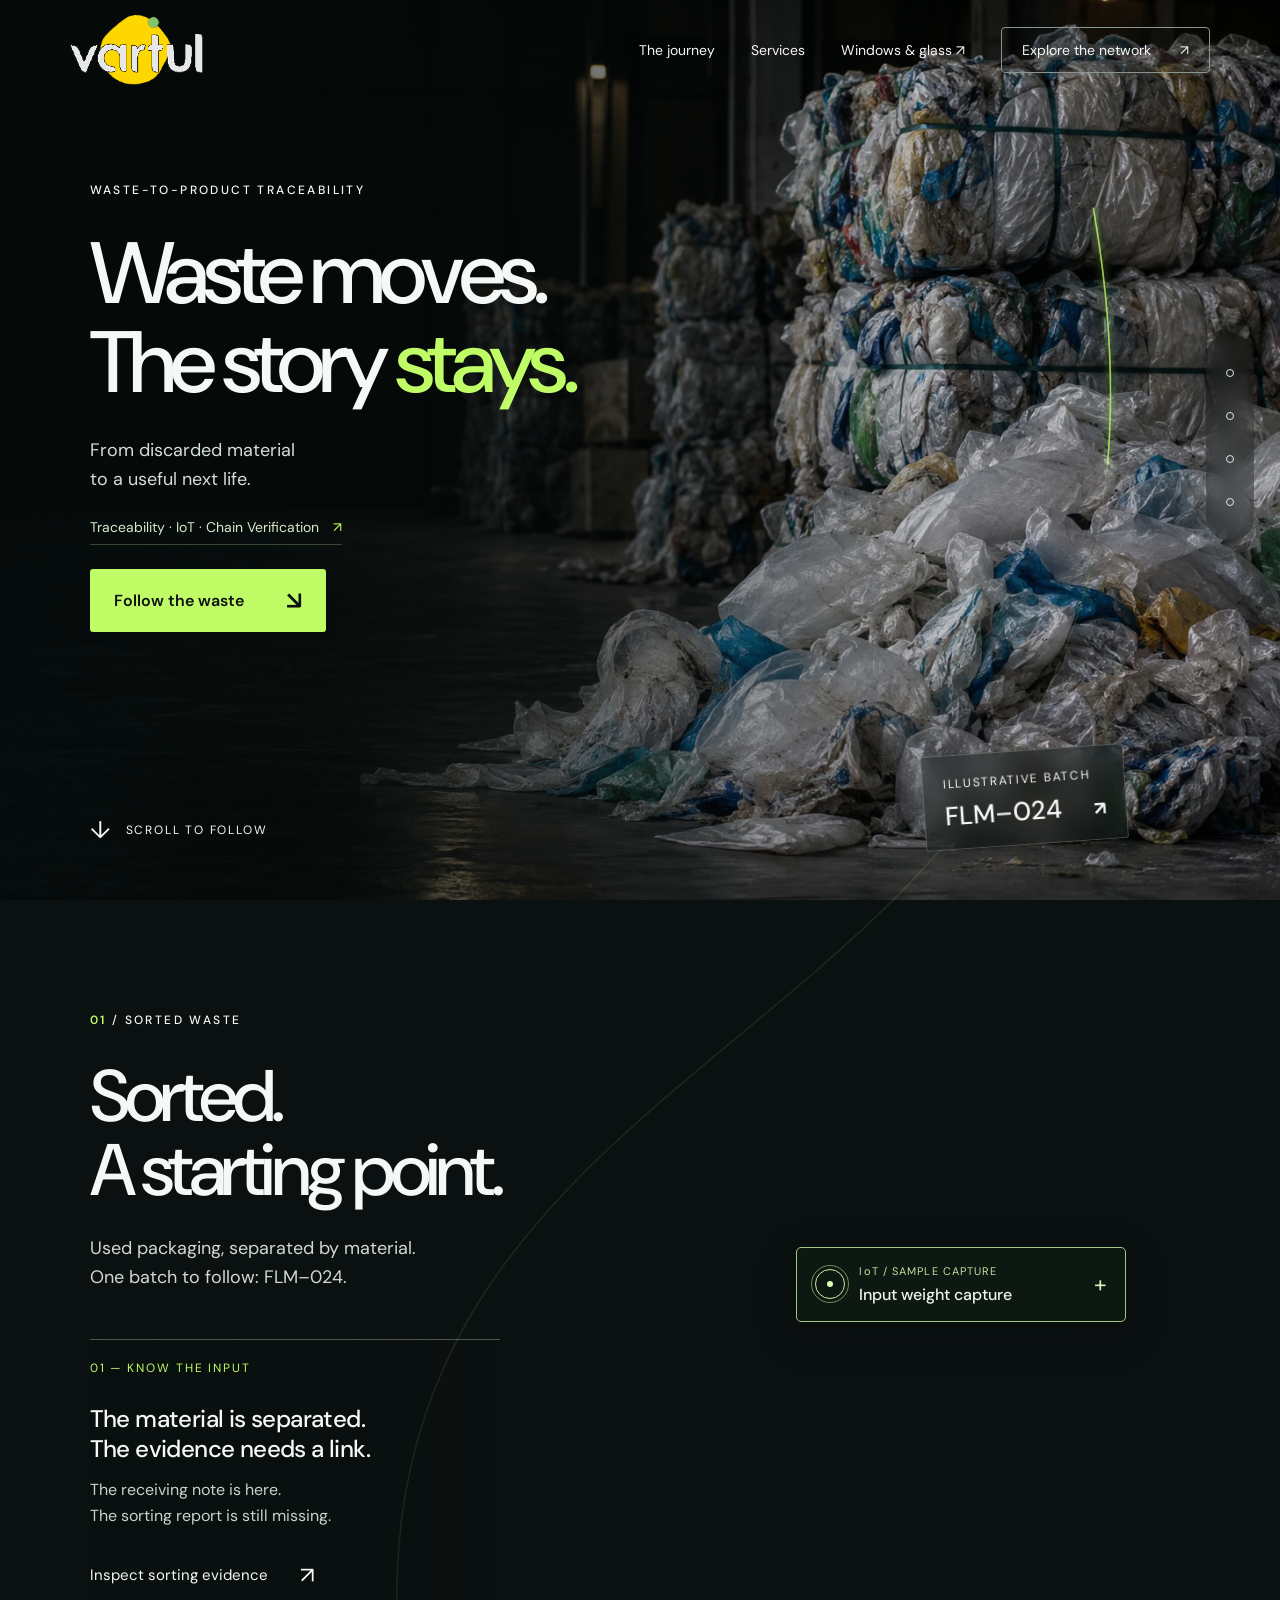
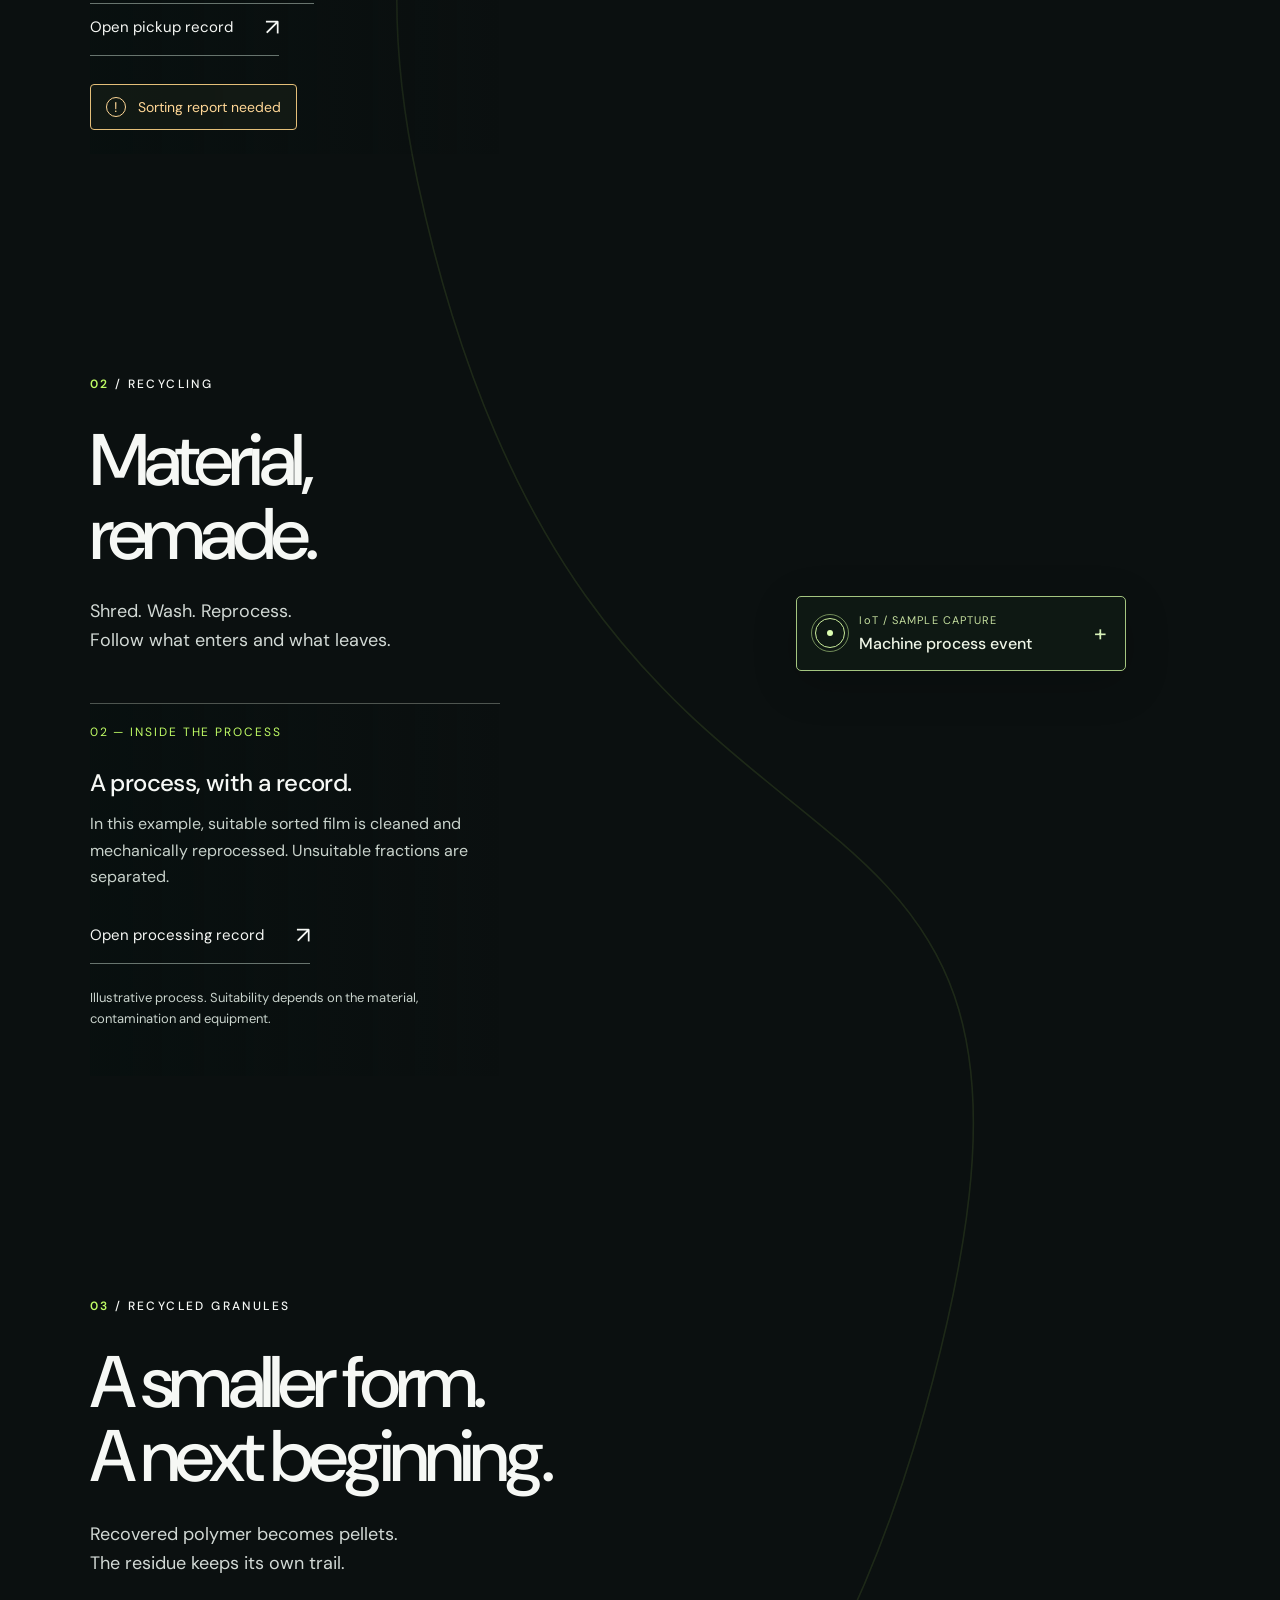
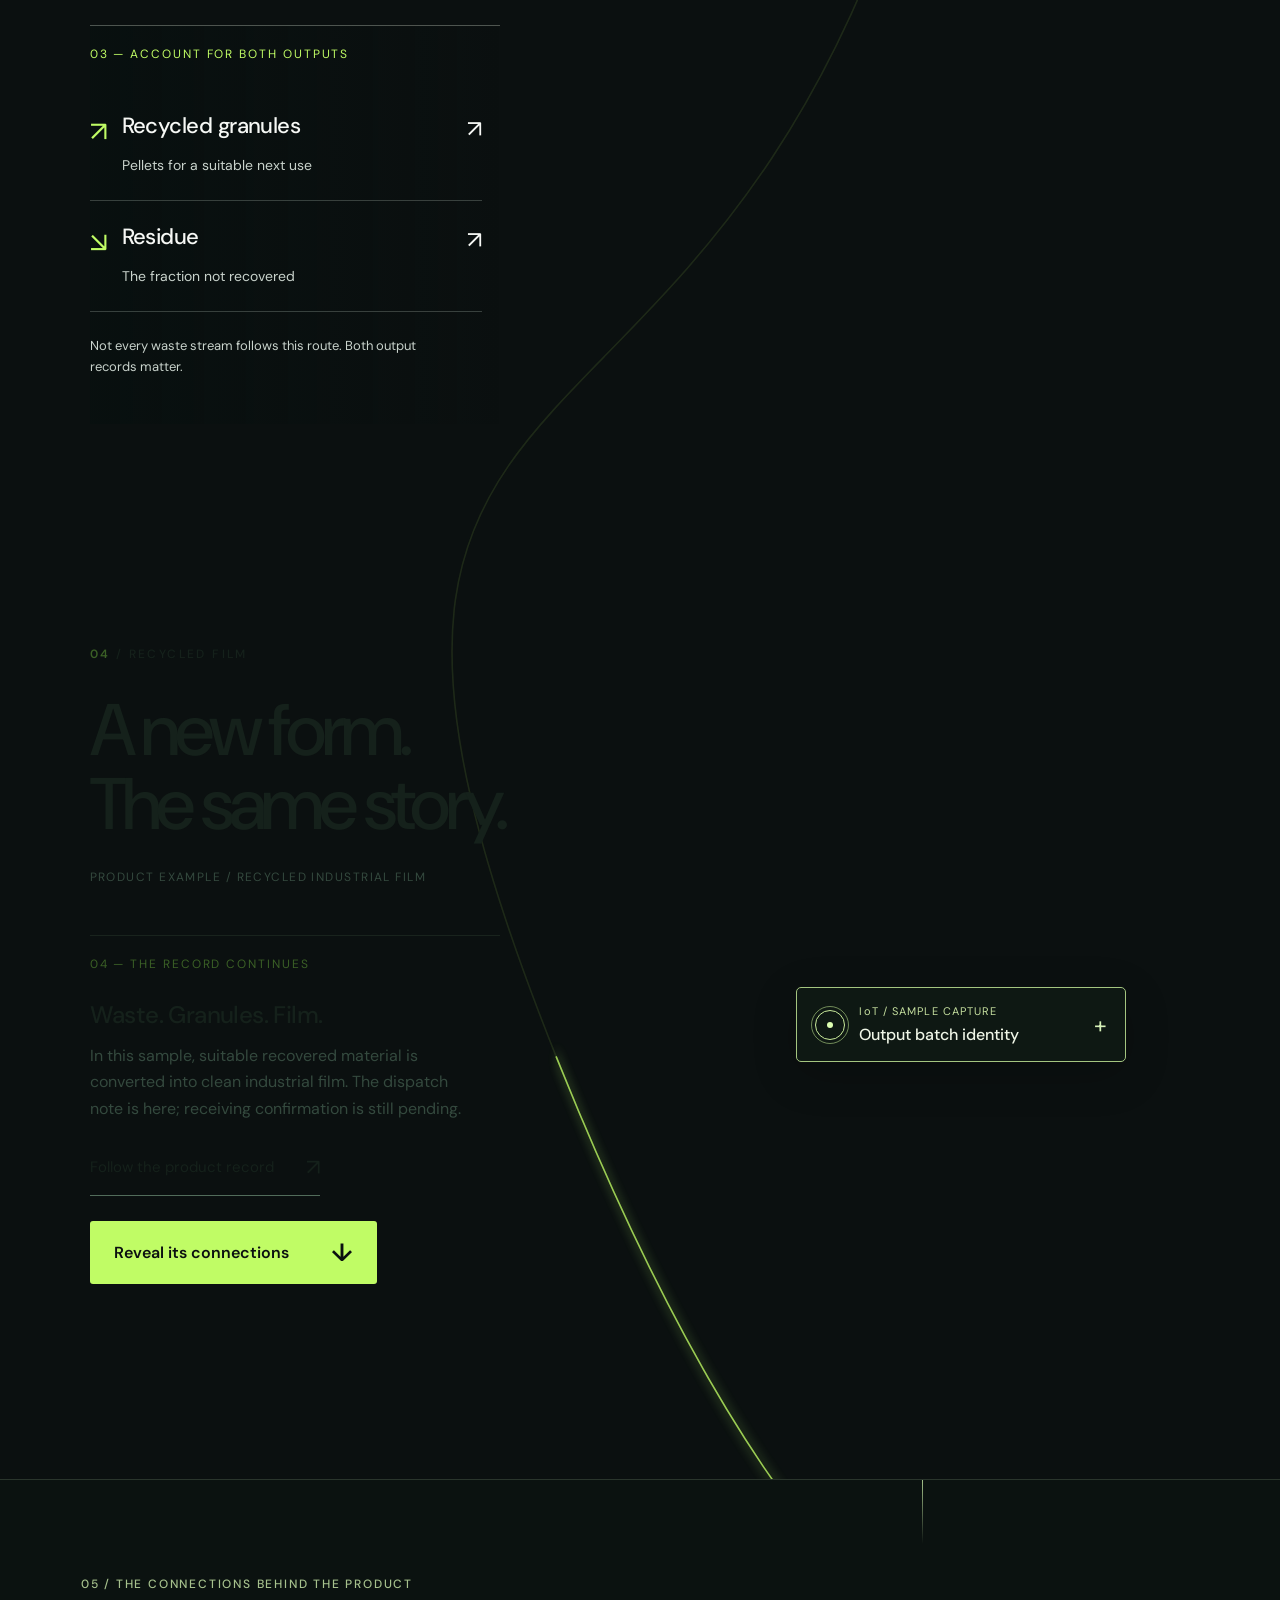
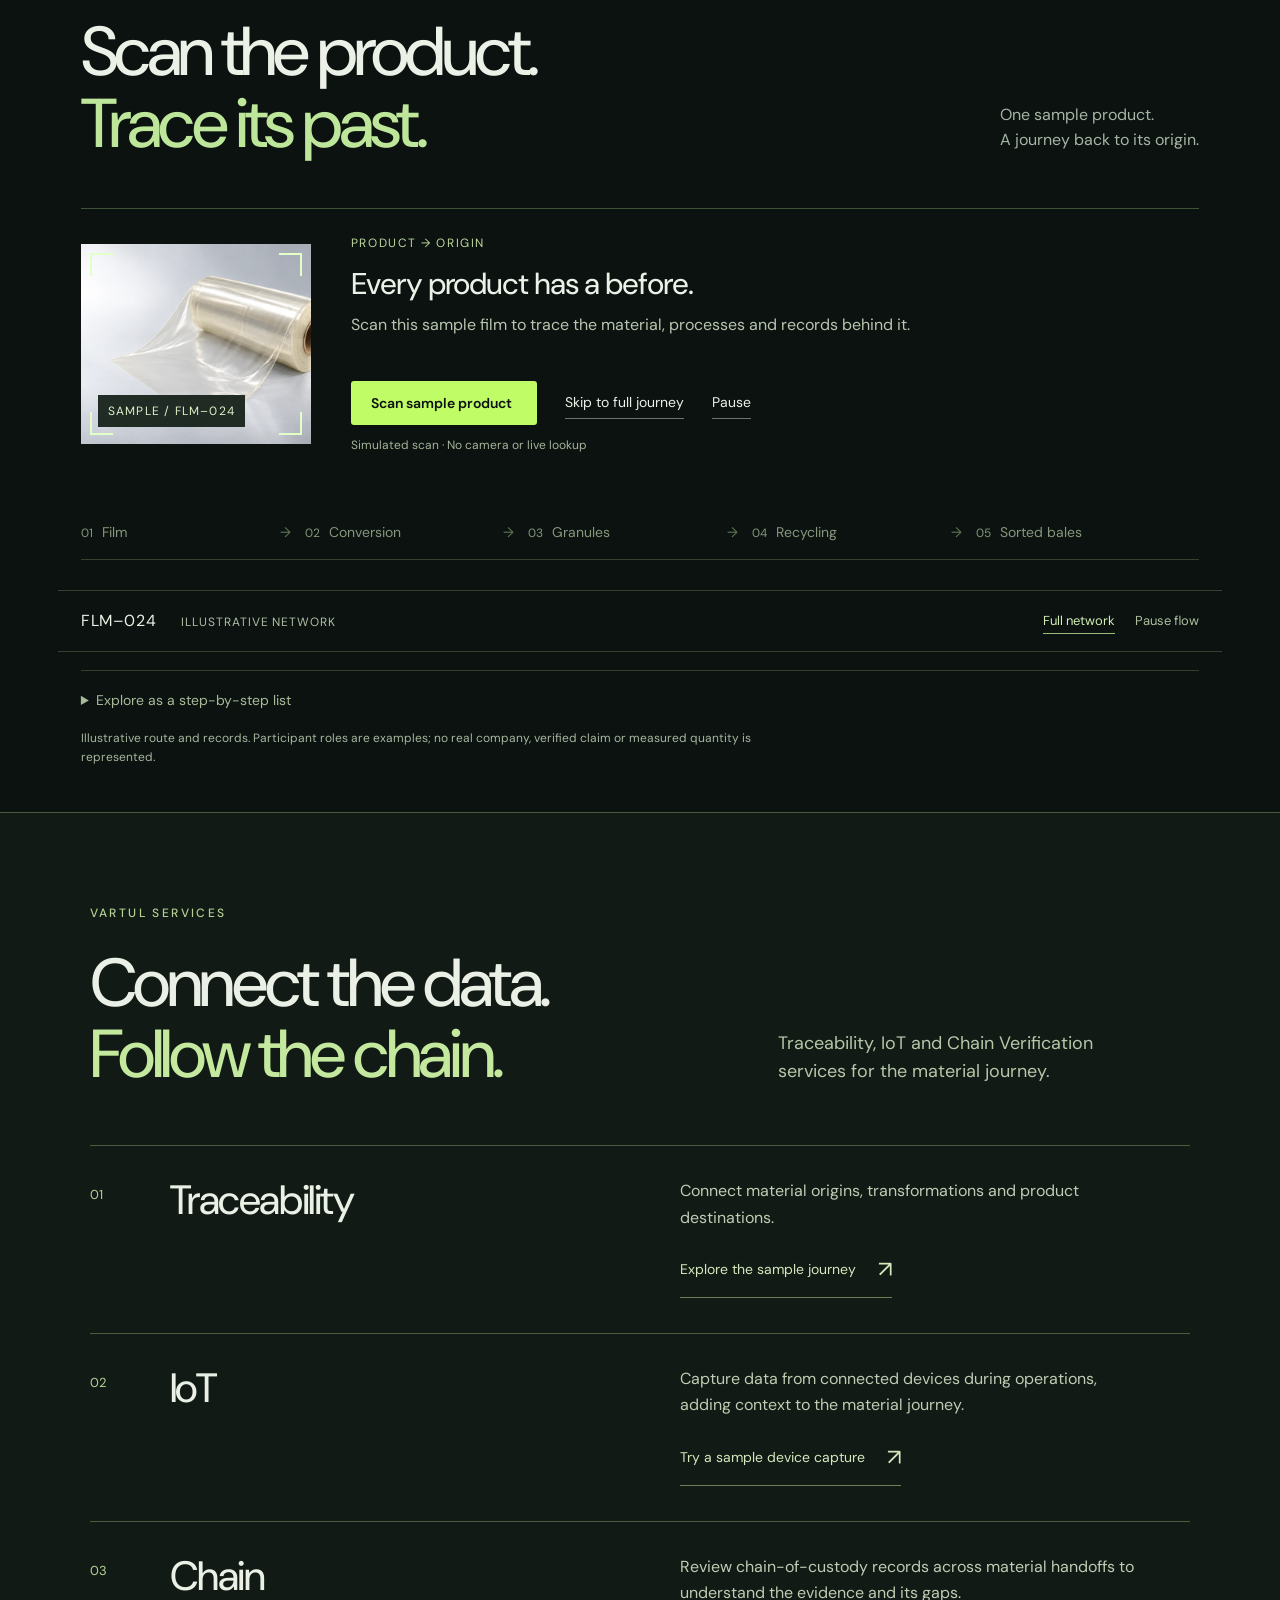
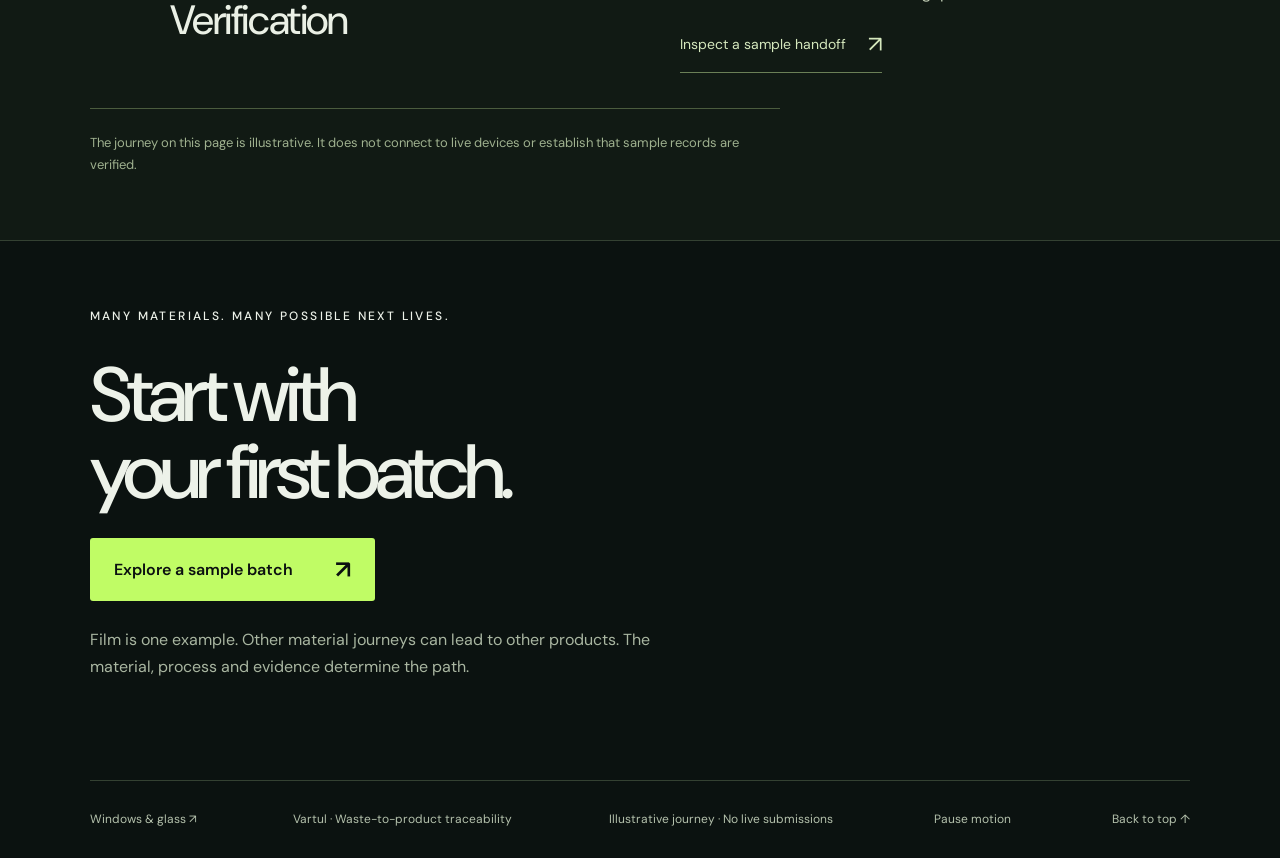
==== commit e4c8291f: "Add windows and glass manufacturing companion journey" ====
--- a/index.html
+++ b/index.html
@@ -1,7 +1,7 @@
 <!doctype html>
 <html lang="en"><head><meta charset="utf-8"><meta name="viewport" content="width=device-width,initial-scale=1"><title>Vartul — Waste moves. The story stays.</title><meta name="description" content="Follow an illustrative waste-to-product journey from collection through handoffs, processing and a clean industrial film outcome. Explore the evidence with Vartul."><meta name="robots" content="noindex,nofollow"><link rel="icon" type="image/svg+xml" href="data:image/svg+xml,%3Csvg xmlns='http://www.w3.org/2000/svg' viewBox='0 0 32 32'%3E%3Crect width='32' height='32' rx='8' fill='%230b1010'/%3E%3Cpath d='M8 23V9h16M16 9v14h8' fill='none' stroke='%23c0fc65' stroke-width='2'/%3E%3C/svg%3E"><link rel="stylesheet" href="style.css?v=iot-captures"><script src="app.js?v=hero-split" defer></script><script src="network.js?v=iot" defer></script><script src="scan.js?v=iot" defer></script><script src="iot.js?v=captures" defer></script></head>
 <body><svg width="0" height="0" style="position:absolute" aria-hidden="true" focusable="false"><defs><filter id="white-lettering" color-interpolation-filters="sRGB"><feColorMatrix in="SourceGraphic" type="matrix" values="0 0 0 0 1  0 0 0 0 1  0 0 0 0 1  -3 -3 -3 0 1" result="whiteInk"/><feComposite in="whiteInk" in2="SourceGraphic" operator="atop"/></filter></defs></svg><a class="skip" href="#collection">Skip to the journey</a>
-<header><a class="brand-space" href="#top" aria-label="Back to top"><img class="original-logo" src="vartul-logo.png" width="189" height="100" alt="Vartul"></a><nav aria-label="Main"><a href="#collection">The journey</a><a class="services-nav" href="#services">Services</a><button class="outline" data-record="overview">Explore the network <span>↗</span></button></nav></header>
+<header><a class="brand-space" href="#top" aria-label="Back to top"><img class="original-logo" src="vartul-logo.png" width="189" height="100" alt="Vartul"></a><nav aria-label="Main"><a href="#collection">The journey</a><a class="services-nav" href="#services">Services</a><a class="industry-nav" href="fenestration/">Windows &amp; glass ↗</a><button class="outline" data-record="overview">Explore the network <span>↗</span></button></nav></header>
 <main id="top"><div class="world" aria-hidden="true"><div class="scene is-active" data-scene="hero"></div><div class="scene" data-scene="0"></div><div class="scene" data-scene="1"></div><div class="scene" data-scene="2"></div><div class="scene" data-scene="3"></div></div>
 <svg class="trace" viewBox="0 0 1440 3500" preserveAspectRatio="none" aria-hidden="true"><path class="trace-base" d="M1230 120 C1410 650 270 550 470 1030 S1280 1300 1040 1740 S250 2000 650 2490 S1230 2650 1060 3220"/><path id="trace-live" d="M1230 120 C1410 650 270 550 470 1030 S1280 1300 1040 1740 S250 2000 650 2490 S1230 2650 1060 3220"/></svg>
 <aside class="stage-nav" aria-label="Journey stages"><a href="#collection" aria-label="01 Sorted waste"><i></i><span>01 / Sorted waste</span></a><a href="#sorting" aria-label="02 Recycling"><i></i><span>02 / Recycling</span></a><a href="#processing" aria-label="03 Granules"><i></i><span>03 / Granules</span></a><a href="#destination" aria-label="04 Recycled film"><i></i><span>04 / Recycled film</span></a></aside>
@@ -10,7 +10,7 @@
 <section class="chapter recycling" id="sorting" data-stage="1"><div class="chapter-title"><p class="eyebrow"><span>02</span> / RECYCLING</p><h2>Material,<br>remade.</h2><p>Shred. Wash. Reprocess.<br>Follow what enters and what leaves.</p></div><div class="record-line"><span class="coordinate">02 — INSIDE THE PROCESS</span><h3>A process, with a record.</h3><p>In this example, suitable sorted film is cleaned and mechanically reprocessed. Unsuitable fractions are separated.</p><button class="text-button" data-record="recycling">Open processing record <span>↗</span></button><p class="qualification">Illustrative process. Suitability depends on the material, contamination and equipment.</p></div></section>
 <section class="chapter processing" id="processing" data-stage="2"><div class="chapter-title"><p class="eyebrow"><span>03</span> / RECYCLED GRANULES</p><h2>A smaller form.<br>A next beginning.</h2><p>Recovered polymer becomes pellets.<br>The residue keeps its own trail.</p></div><div class="record-line"><span class="coordinate">03 — ACCOUNT FOR BOTH OUTPUTS</span><div class="outcomes"><button data-record="recovered"><span class="branch">↗</span><div><h3>Recycled granules</h3><p>Pellets for a suitable next use</p></div><b>↗</b></button><button data-record="residue"><span class="branch">↘</span><div><h3>Residue</h3><p>The fraction not recovered</p></div><b>↗</b></button></div><p class="qualification">Not every waste stream follows this route. Both output records matter.</p></div></section>
 <section class="chapter destination" id="destination" data-stage="3"><div class="chapter-title"><p class="eyebrow"><span>04</span> / RECYCLED FILM</p><h2>A new form.<br>The same story.</h2><p class="product-label">PRODUCT EXAMPLE / RECYCLED INDUSTRIAL FILM</p></div><div class="record-line"><span class="coordinate">04 — THE RECORD CONTINUES</span><h3>Waste. Granules. Film.</h3><p>In this sample, suitable recovered material is converted into clean industrial film. The dispatch note is here; receiving confirmation is still pending.</p><button class="text-button" data-record="destination">Follow the product record <span>↗</span></button><a class="cta network-entry" href="#network">Reveal its connections <span>↓</span></a></div></section>
-<section id="network" aria-label="Explore product traceability" tabindex="-1"></section><section class="services" id="services" aria-labelledby="services-title"><div class="services-heading"><p class="eyebrow">VARTUL SERVICES</p><h2 id="services-title">Connect the data.<br><em>Follow the chain.</em></h2><p>Traceability, IoT and Chain Verification services for the material journey.</p></div><div class="service-rows"><article class="service-row"><span class="service-index">01</span><h3>Traceability</h3><div><p>Connect material origins, transformations and product destinations.</p><a class="text-button" href="#network">Explore the sample journey <span>↗</span></a></div></article><article class="service-row"><span class="service-index">02</span><h3>IoT</h3><div><p>Capture data from connected devices during operations, adding context to the material journey.</p><a class="text-button" href="#iot-process">Try a sample device capture <span>↗</span></a></div></article><article class="service-row"><span class="service-index">03</span><h3>Chain <br>Verification</h3><div><p>Review chain-of-custody records across material handoffs to understand the evidence and its gaps.</p><button class="text-button" data-record="sorting">Inspect a sample handoff <span>↗</span></button></div></article></div><p class="services-note">The journey on this page is illustrative. It does not connect to live devices or establish that sample records are verified.</p></section><section class="closing"><p class="eyebrow">MANY MATERIALS. MANY POSSIBLE NEXT LIVES.</p><h2>Start with<br>your first batch.</h2><button class="cta" data-record="start">Explore a sample batch <span>↗</span></button><p class="closing-note">Film is one example. Other material journeys can lead to other products. The material, process and evidence determine the path.</p><footer><span>Vartul · Waste-to-product traceability</span><span>Illustrative journey · No live submissions</span><button id="motion-toggle" aria-pressed="false">Pause motion</button><a href="#top">Back to top ↑</a></footer></section></main>
+<section id="network" aria-label="Explore product traceability" tabindex="-1"></section><section class="services" id="services" aria-labelledby="services-title"><div class="services-heading"><p class="eyebrow">VARTUL SERVICES</p><h2 id="services-title">Connect the data.<br><em>Follow the chain.</em></h2><p>Traceability, IoT and Chain Verification services for the material journey.</p></div><div class="service-rows"><article class="service-row"><span class="service-index">01</span><h3>Traceability</h3><div><p>Connect material origins, transformations and product destinations.</p><a class="text-button" href="#network">Explore the sample journey <span>↗</span></a></div></article><article class="service-row"><span class="service-index">02</span><h3>IoT</h3><div><p>Capture data from connected devices during operations, adding context to the material journey.</p><a class="text-button" href="#iot-process">Try a sample device capture <span>↗</span></a></div></article><article class="service-row"><span class="service-index">03</span><h3>Chain <br>Verification</h3><div><p>Review chain-of-custody records across material handoffs to understand the evidence and its gaps.</p><button class="text-button" data-record="sorting">Inspect a sample handoff <span>↗</span></button></div></article></div><p class="services-note">The journey on this page is illustrative. It does not connect to live devices or establish that sample records are verified.</p></section><section class="closing"><p class="eyebrow">MANY MATERIALS. MANY POSSIBLE NEXT LIVES.</p><h2>Start with<br>your first batch.</h2><button class="cta" data-record="start">Explore a sample batch <span>↗</span></button><p class="closing-note">Film is one example. Other material journeys can lead to other products. The material, process and evidence determine the path.</p><footer><a href="fenestration/">Windows &amp; glass ↗</a><span>Vartul · Waste-to-product traceability</span><span>Illustrative journey · No live submissions</span><button id="motion-toggle" aria-pressed="false">Pause motion</button><a href="#top">Back to top ↑</a></footer></section></main>
 <dialog id="record-dialog" aria-labelledby="dialog-title"><div class="dialog-top"><span>FLM–024 / SAMPLE EVIDENCE</span><button id="close-dialog" aria-label="Close record">×</button></div><div id="dialog-content"></div><p class="dialog-disclaimer">Demonstration data only. Records are illustrative, not independently verified. Changes last for this page visit.</p></dialog><div class="sr-only" role="status" id="status"></div>
 </body></html>
 
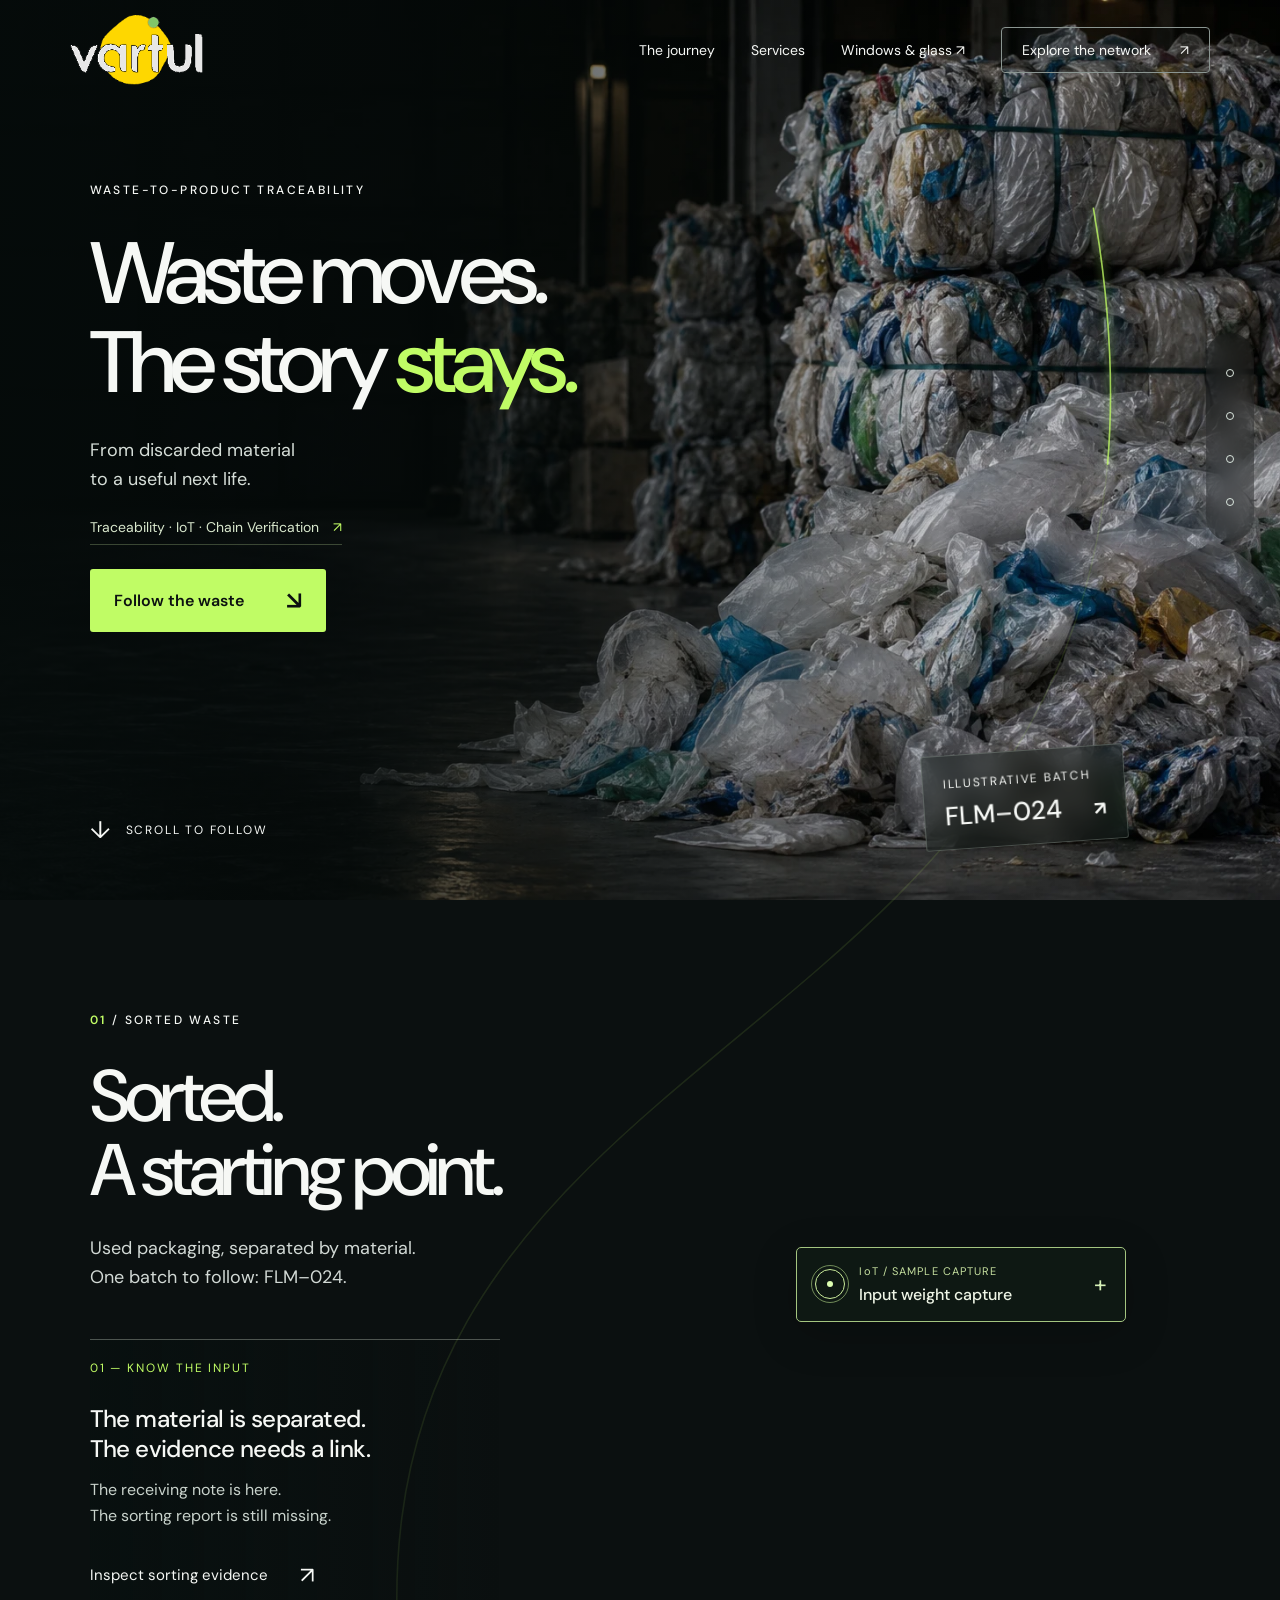
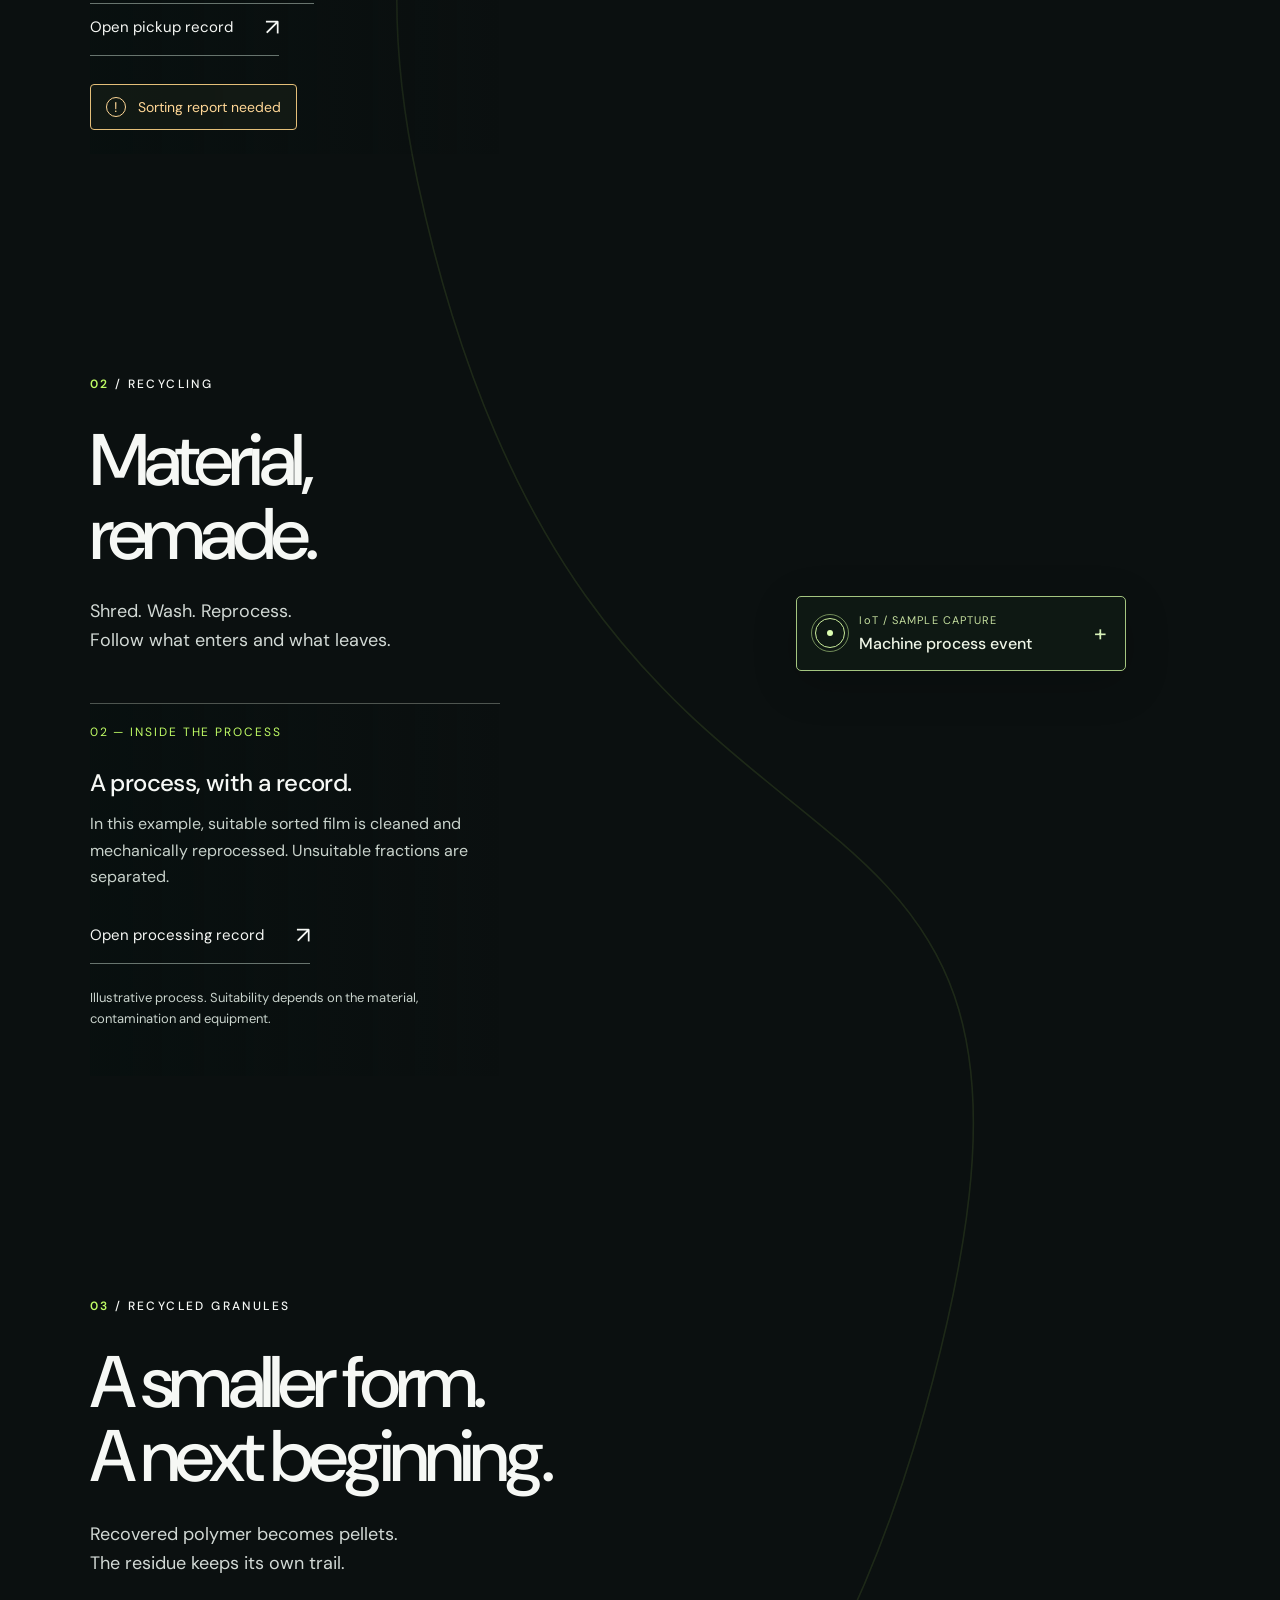
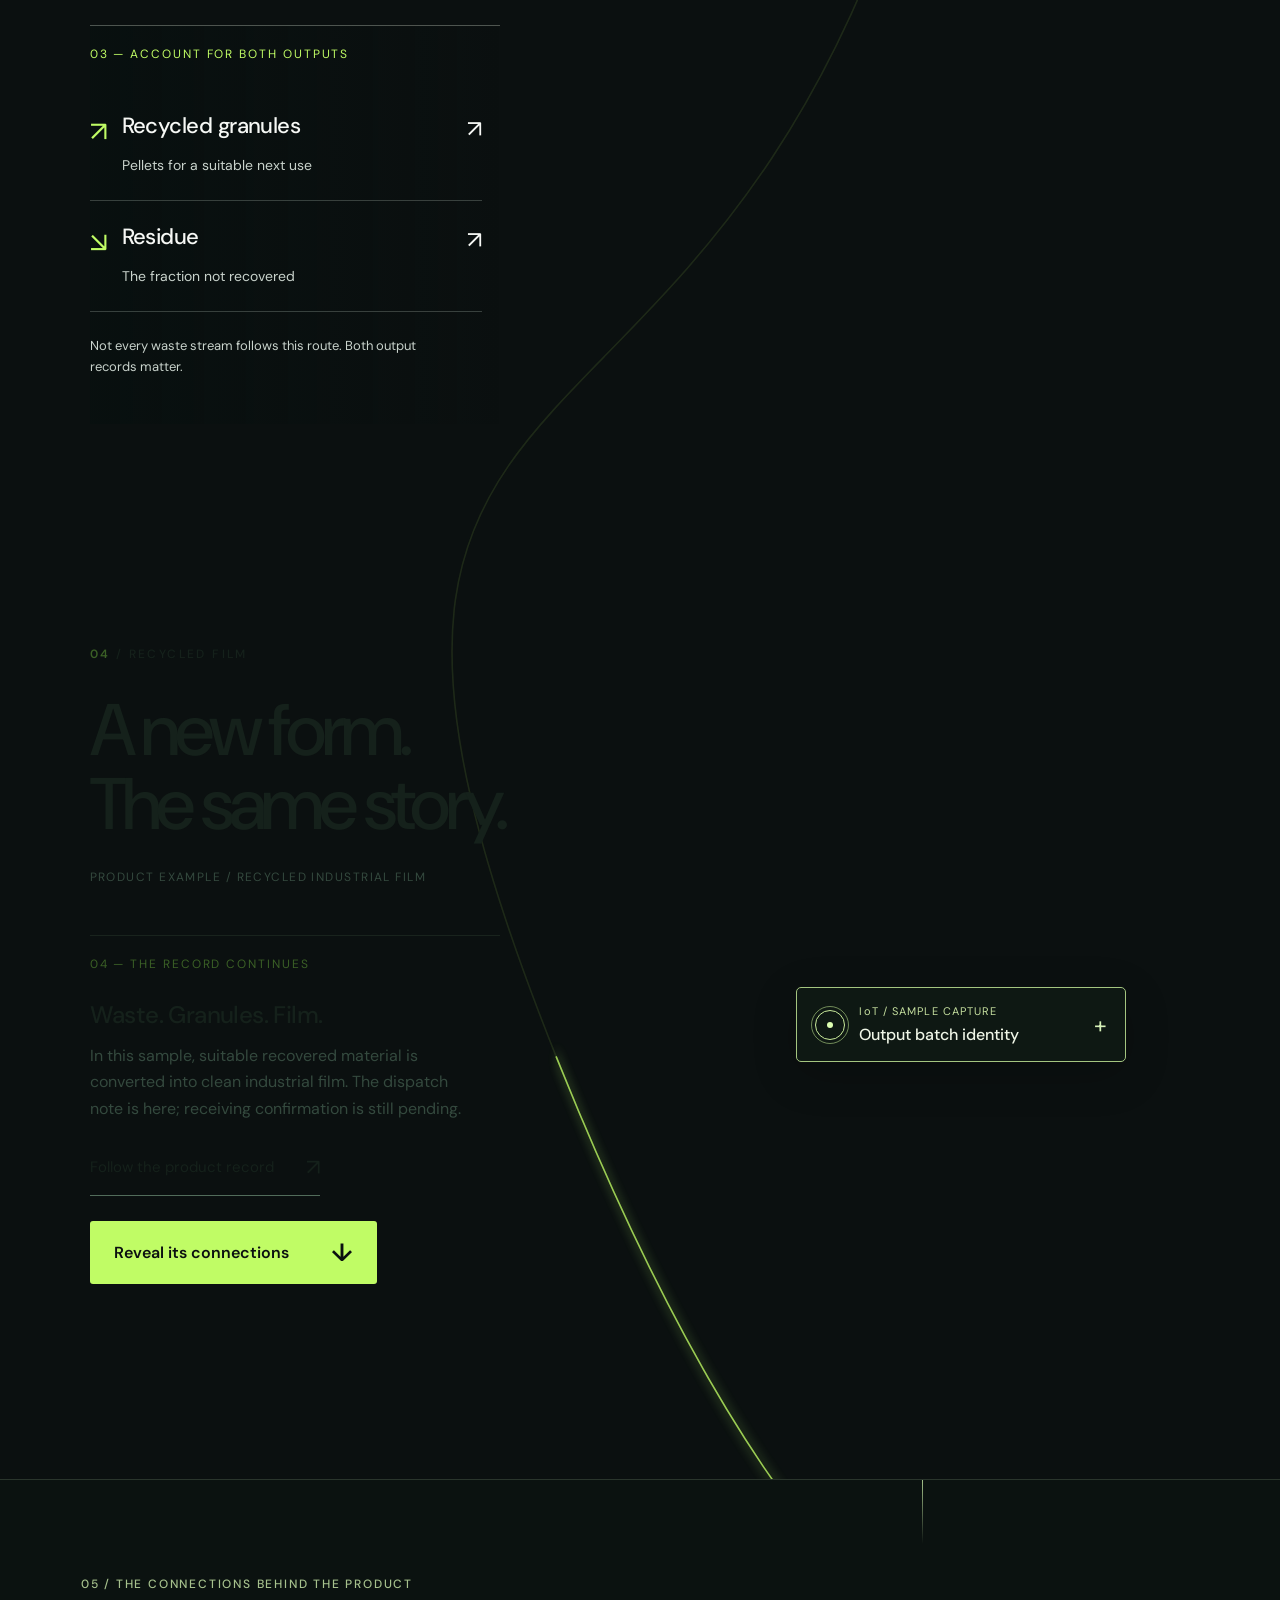
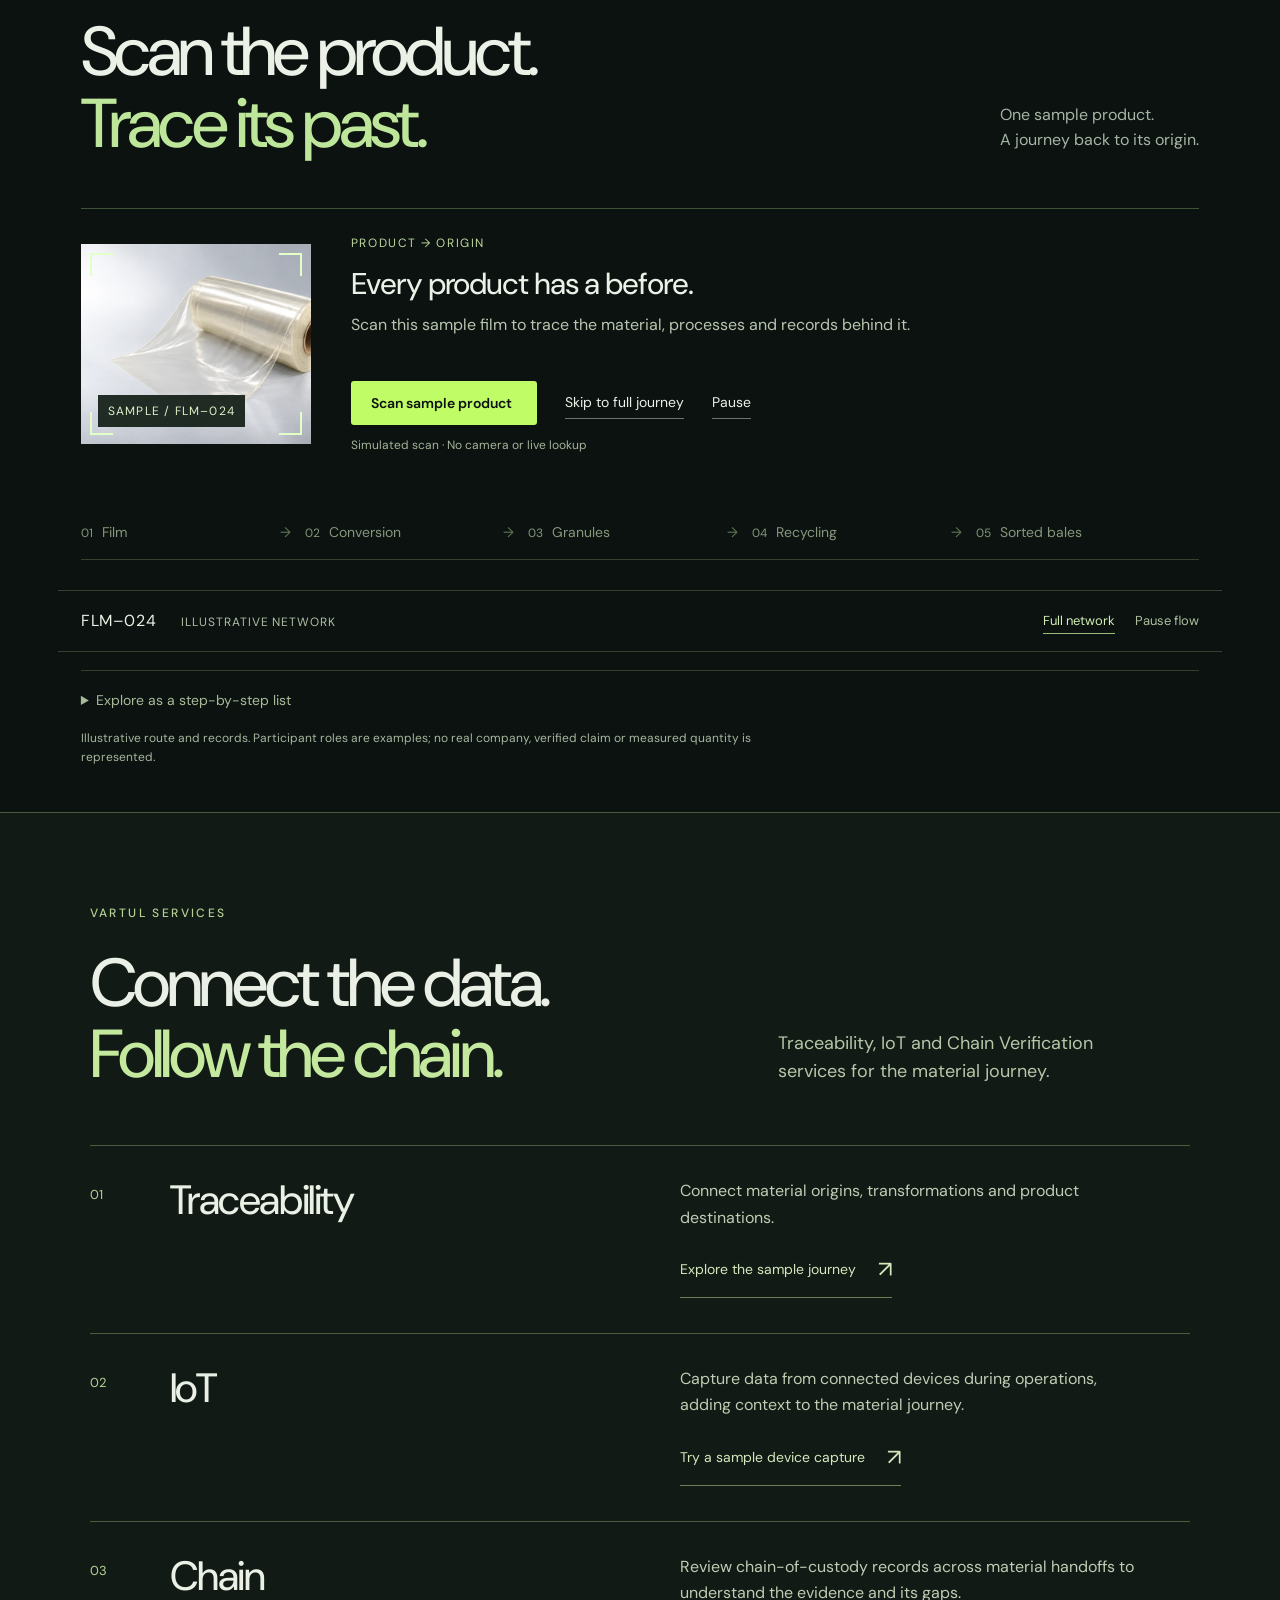
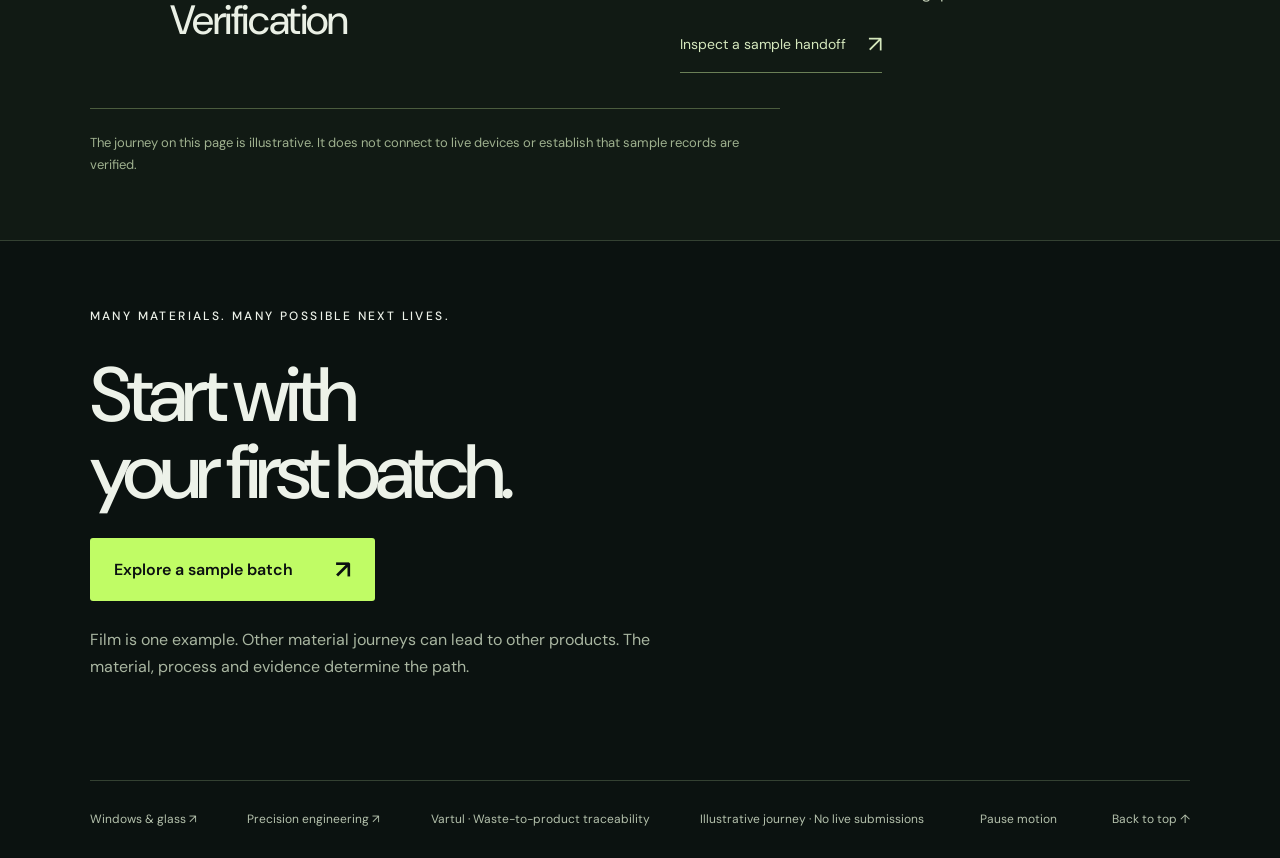
==== commit 39894311: "Add precision engineering manufacturing companion" ====
--- a/index.html
+++ b/index.html
@@ -10,7 +10,7 @@
 <section class="chapter recycling" id="sorting" data-stage="1"><div class="chapter-title"><p class="eyebrow"><span>02</span> / RECYCLING</p><h2>Material,<br>remade.</h2><p>Shred. Wash. Reprocess.<br>Follow what enters and what leaves.</p></div><div class="record-line"><span class="coordinate">02 — INSIDE THE PROCESS</span><h3>A process, with a record.</h3><p>In this example, suitable sorted film is cleaned and mechanically reprocessed. Unsuitable fractions are separated.</p><button class="text-button" data-record="recycling">Open processing record <span>↗</span></button><p class="qualification">Illustrative process. Suitability depends on the material, contamination and equipment.</p></div></section>
 <section class="chapter processing" id="processing" data-stage="2"><div class="chapter-title"><p class="eyebrow"><span>03</span> / RECYCLED GRANULES</p><h2>A smaller form.<br>A next beginning.</h2><p>Recovered polymer becomes pellets.<br>The residue keeps its own trail.</p></div><div class="record-line"><span class="coordinate">03 — ACCOUNT FOR BOTH OUTPUTS</span><div class="outcomes"><button data-record="recovered"><span class="branch">↗</span><div><h3>Recycled granules</h3><p>Pellets for a suitable next use</p></div><b>↗</b></button><button data-record="residue"><span class="branch">↘</span><div><h3>Residue</h3><p>The fraction not recovered</p></div><b>↗</b></button></div><p class="qualification">Not every waste stream follows this route. Both output records matter.</p></div></section>
 <section class="chapter destination" id="destination" data-stage="3"><div class="chapter-title"><p class="eyebrow"><span>04</span> / RECYCLED FILM</p><h2>A new form.<br>The same story.</h2><p class="product-label">PRODUCT EXAMPLE / RECYCLED INDUSTRIAL FILM</p></div><div class="record-line"><span class="coordinate">04 — THE RECORD CONTINUES</span><h3>Waste. Granules. Film.</h3><p>In this sample, suitable recovered material is converted into clean industrial film. The dispatch note is here; receiving confirmation is still pending.</p><button class="text-button" data-record="destination">Follow the product record <span>↗</span></button><a class="cta network-entry" href="#network">Reveal its connections <span>↓</span></a></div></section>
-<section id="network" aria-label="Explore product traceability" tabindex="-1"></section><section class="services" id="services" aria-labelledby="services-title"><div class="services-heading"><p class="eyebrow">VARTUL SERVICES</p><h2 id="services-title">Connect the data.<br><em>Follow the chain.</em></h2><p>Traceability, IoT and Chain Verification services for the material journey.</p></div><div class="service-rows"><article class="service-row"><span class="service-index">01</span><h3>Traceability</h3><div><p>Connect material origins, transformations and product destinations.</p><a class="text-button" href="#network">Explore the sample journey <span>↗</span></a></div></article><article class="service-row"><span class="service-index">02</span><h3>IoT</h3><div><p>Capture data from connected devices during operations, adding context to the material journey.</p><a class="text-button" href="#iot-process">Try a sample device capture <span>↗</span></a></div></article><article class="service-row"><span class="service-index">03</span><h3>Chain <br>Verification</h3><div><p>Review chain-of-custody records across material handoffs to understand the evidence and its gaps.</p><button class="text-button" data-record="sorting">Inspect a sample handoff <span>↗</span></button></div></article></div><p class="services-note">The journey on this page is illustrative. It does not connect to live devices or establish that sample records are verified.</p></section><section class="closing"><p class="eyebrow">MANY MATERIALS. MANY POSSIBLE NEXT LIVES.</p><h2>Start with<br>your first batch.</h2><button class="cta" data-record="start">Explore a sample batch <span>↗</span></button><p class="closing-note">Film is one example. Other material journeys can lead to other products. The material, process and evidence determine the path.</p><footer><a href="fenestration/">Windows &amp; glass ↗</a><span>Vartul · Waste-to-product traceability</span><span>Illustrative journey · No live submissions</span><button id="motion-toggle" aria-pressed="false">Pause motion</button><a href="#top">Back to top ↑</a></footer></section></main>
+<section id="network" aria-label="Explore product traceability" tabindex="-1"></section><section class="services" id="services" aria-labelledby="services-title"><div class="services-heading"><p class="eyebrow">VARTUL SERVICES</p><h2 id="services-title">Connect the data.<br><em>Follow the chain.</em></h2><p>Traceability, IoT and Chain Verification services for the material journey.</p></div><div class="service-rows"><article class="service-row"><span class="service-index">01</span><h3>Traceability</h3><div><p>Connect material origins, transformations and product destinations.</p><a class="text-button" href="#network">Explore the sample journey <span>↗</span></a></div></article><article class="service-row"><span class="service-index">02</span><h3>IoT</h3><div><p>Capture data from connected devices during operations, adding context to the material journey.</p><a class="text-button" href="#iot-process">Try a sample device capture <span>↗</span></a></div></article><article class="service-row"><span class="service-index">03</span><h3>Chain <br>Verification</h3><div><p>Review chain-of-custody records across material handoffs to understand the evidence and its gaps.</p><button class="text-button" data-record="sorting">Inspect a sample handoff <span>↗</span></button></div></article></div><p class="services-note">The journey on this page is illustrative. It does not connect to live devices or establish that sample records are verified.</p></section><section class="closing"><p class="eyebrow">MANY MATERIALS. MANY POSSIBLE NEXT LIVES.</p><h2>Start with<br>your first batch.</h2><button class="cta" data-record="start">Explore a sample batch <span>↗</span></button><p class="closing-note">Film is one example. Other material journeys can lead to other products. The material, process and evidence determine the path.</p><footer><a href="fenestration/">Windows &amp; glass ↗</a><a href="precision-engineering/">Precision engineering ↗</a><span>Vartul · Waste-to-product traceability</span><span>Illustrative journey · No live submissions</span><button id="motion-toggle" aria-pressed="false">Pause motion</button><a href="#top">Back to top ↑</a></footer></section></main>
 <dialog id="record-dialog" aria-labelledby="dialog-title"><div class="dialog-top"><span>FLM–024 / SAMPLE EVIDENCE</span><button id="close-dialog" aria-label="Close record">×</button></div><div id="dialog-content"></div><p class="dialog-disclaimer">Demonstration data only. Records are illustrative, not independently verified. Changes last for this page visit.</p></dialog><div class="sr-only" role="status" id="status"></div>
 </body></html>
 
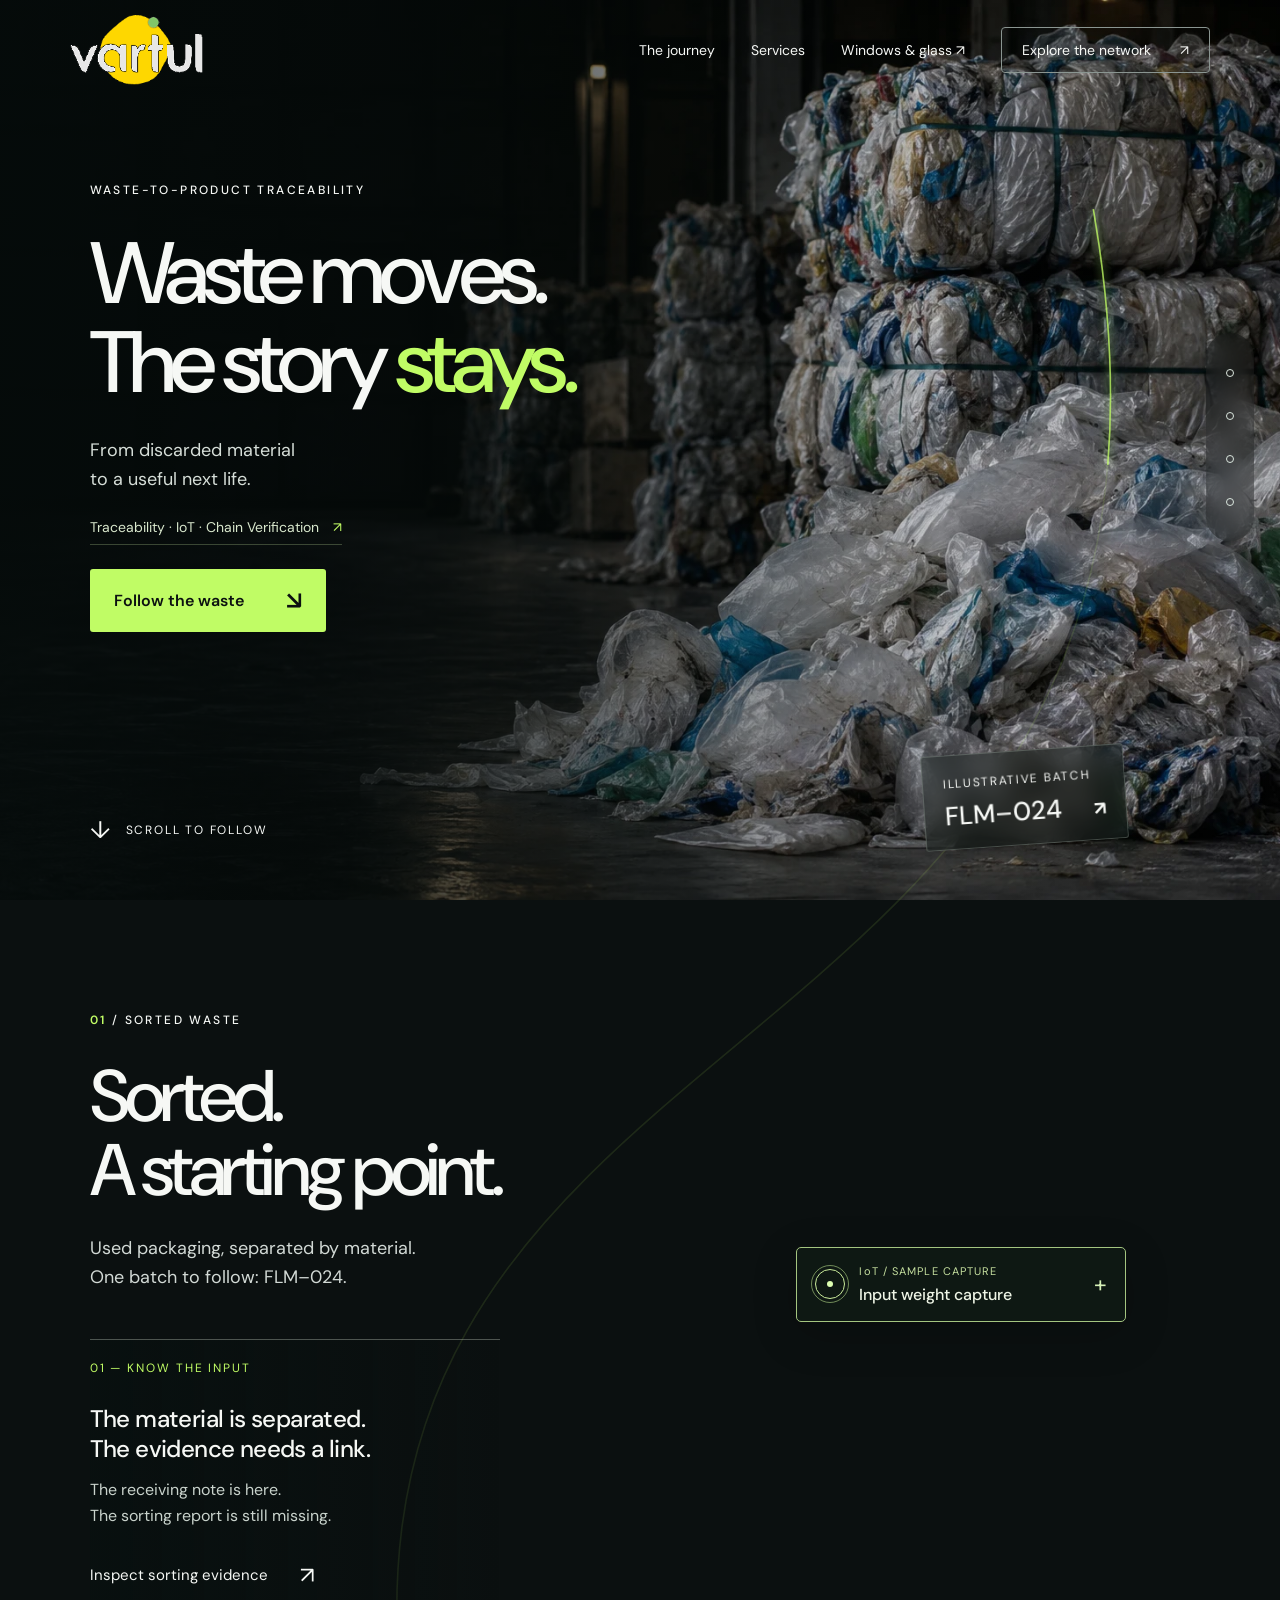
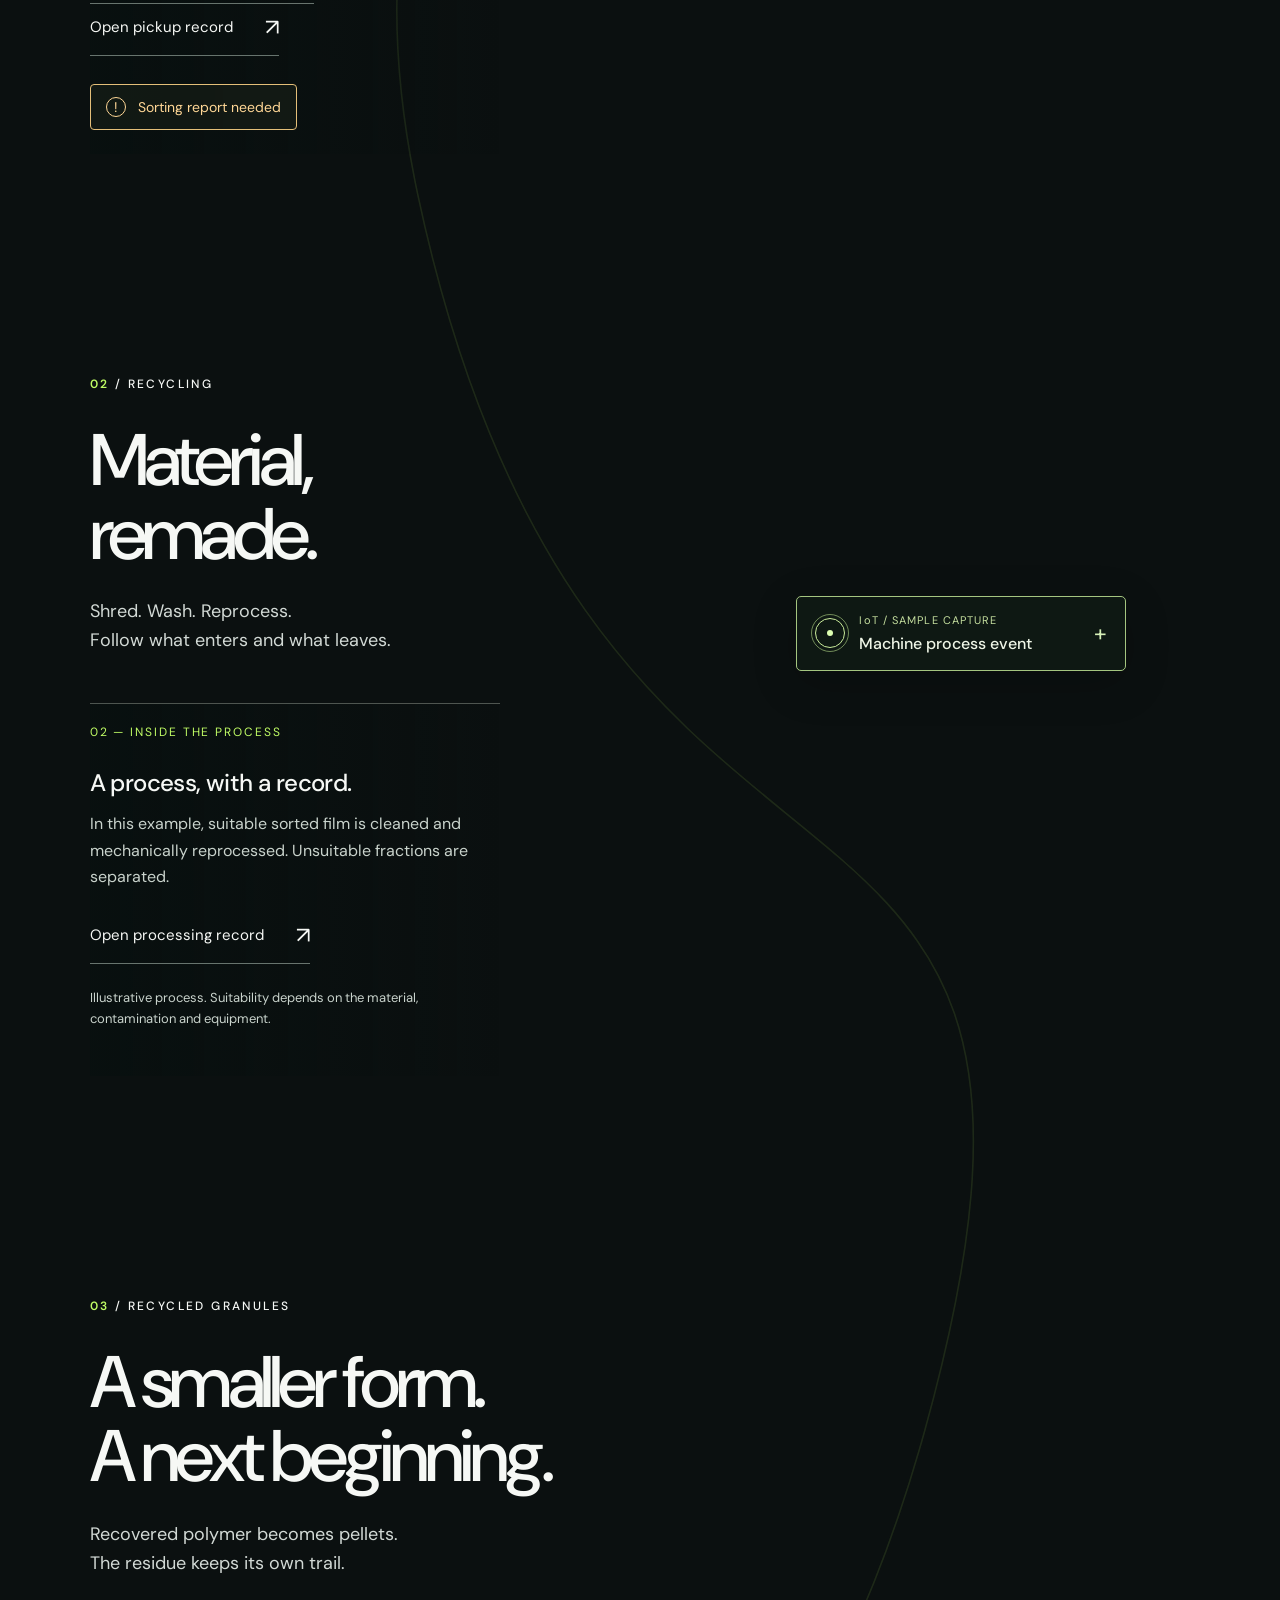
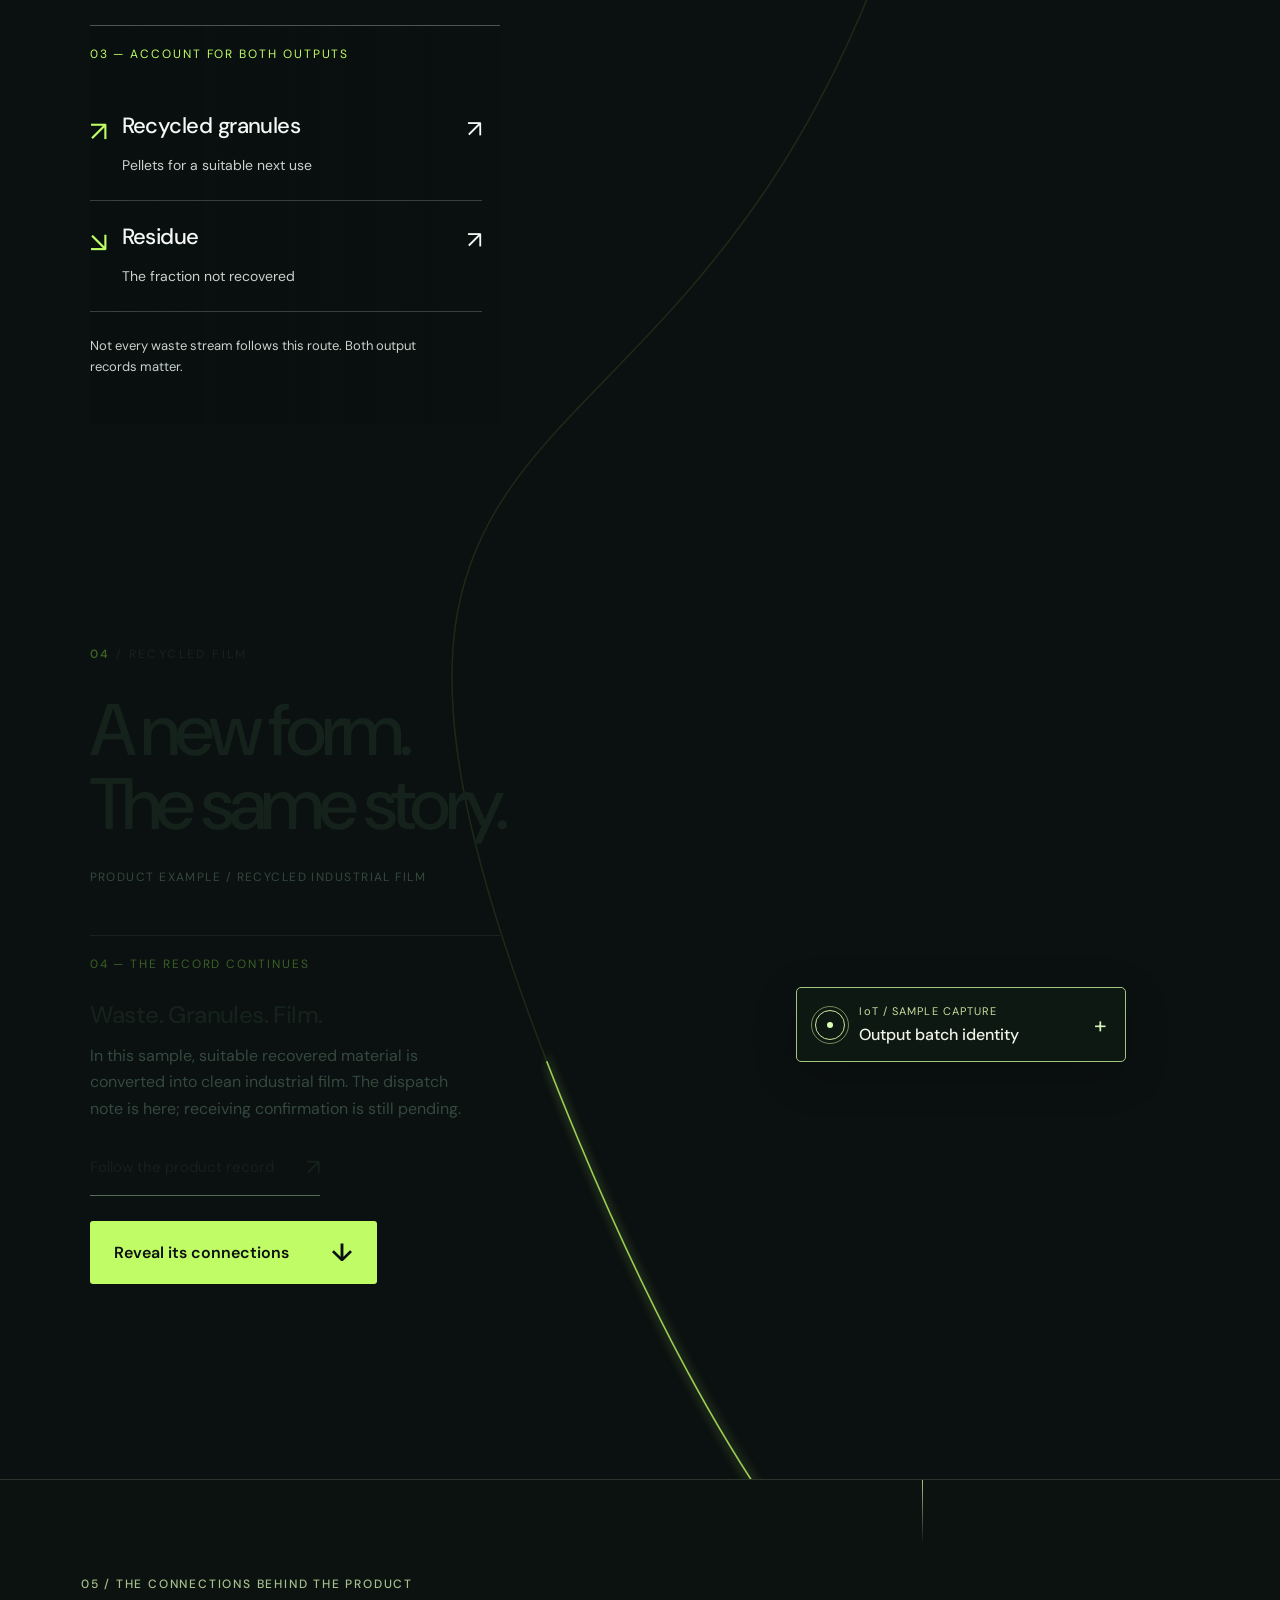
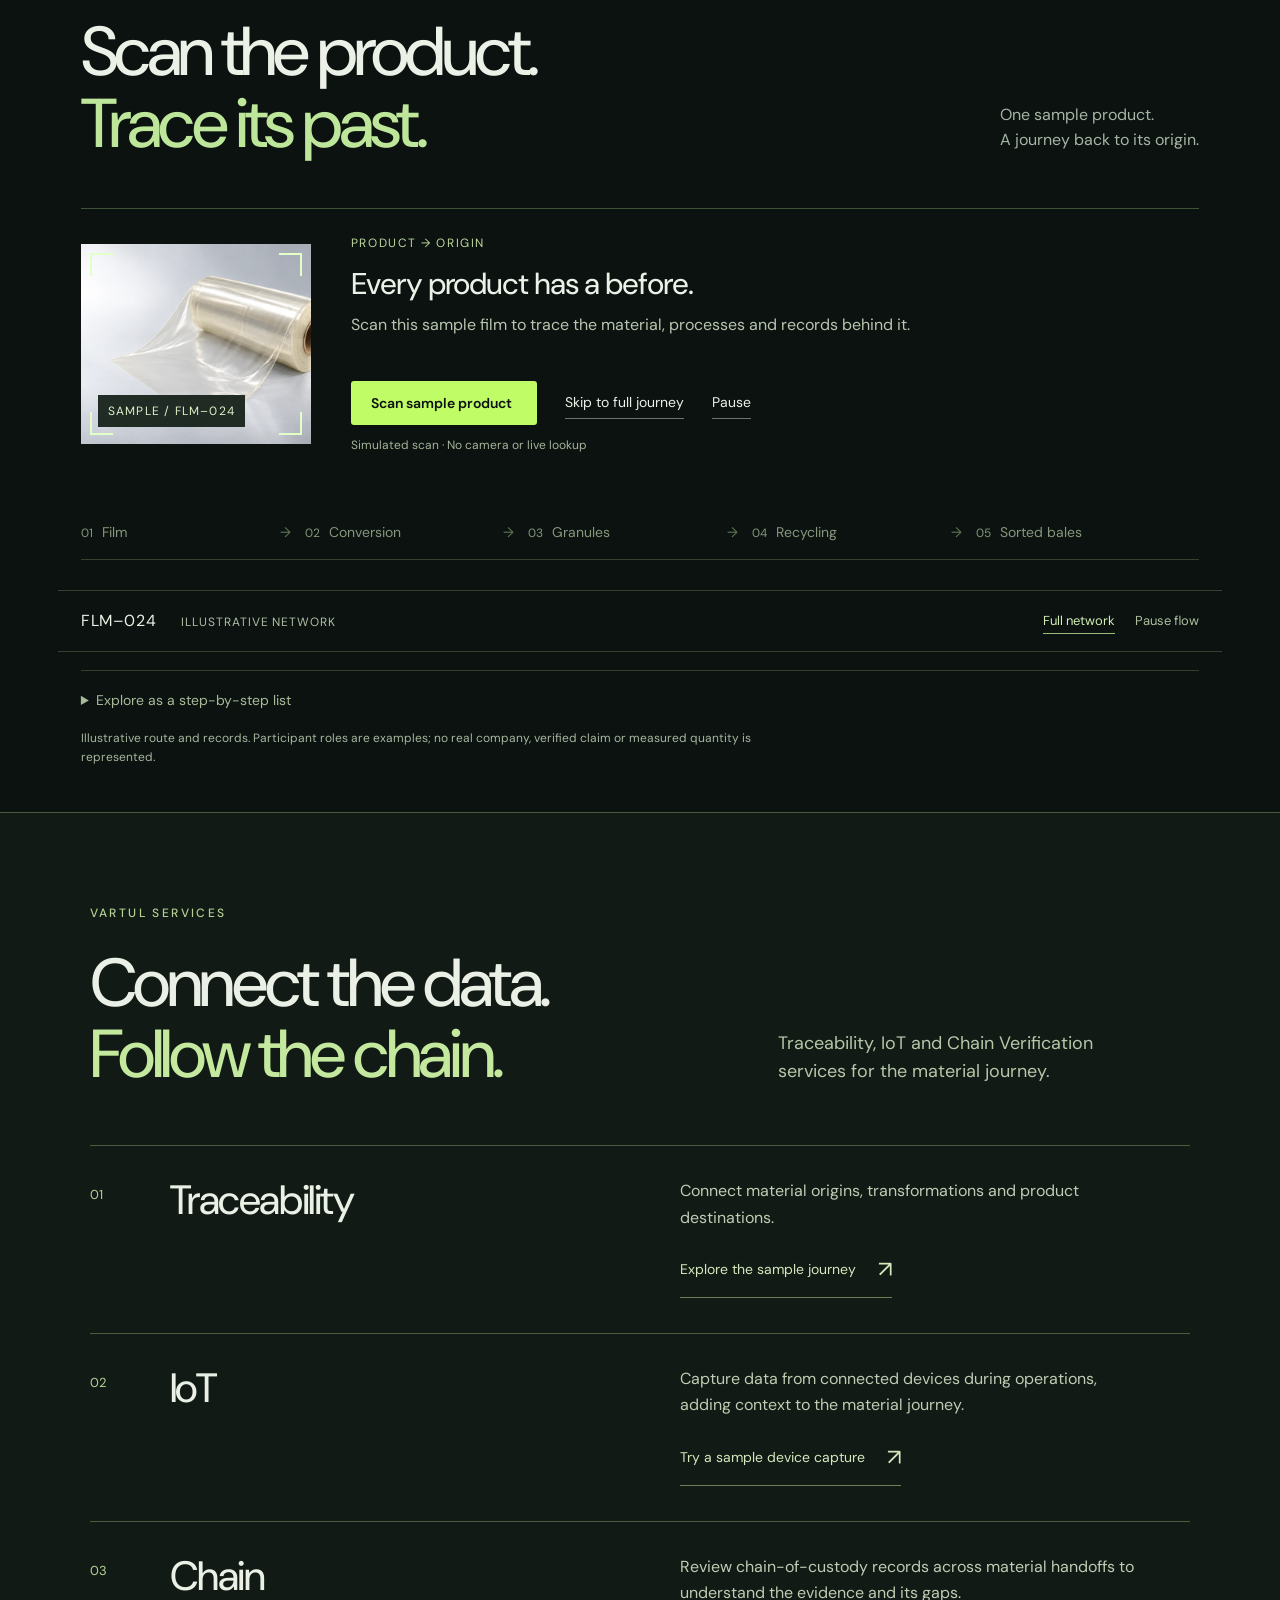
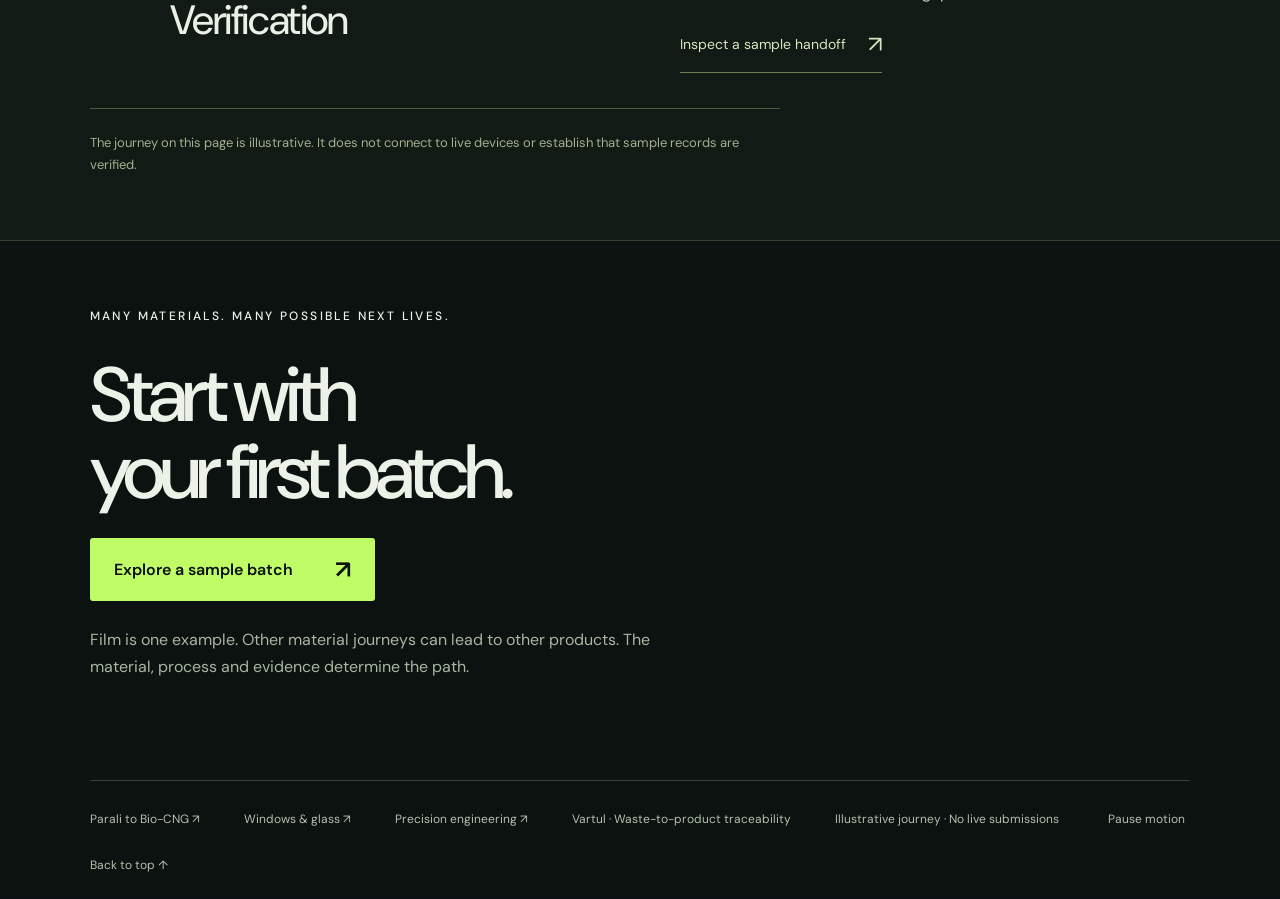
==== commit e932f0b2: "Add parali collector to Bio-CNG receipt companion" ====
--- a/index.html
+++ b/index.html
@@ -10,7 +10,7 @@
 <section class="chapter recycling" id="sorting" data-stage="1"><div class="chapter-title"><p class="eyebrow"><span>02</span> / RECYCLING</p><h2>Material,<br>remade.</h2><p>Shred. Wash. Reprocess.<br>Follow what enters and what leaves.</p></div><div class="record-line"><span class="coordinate">02 — INSIDE THE PROCESS</span><h3>A process, with a record.</h3><p>In this example, suitable sorted film is cleaned and mechanically reprocessed. Unsuitable fractions are separated.</p><button class="text-button" data-record="recycling">Open processing record <span>↗</span></button><p class="qualification">Illustrative process. Suitability depends on the material, contamination and equipment.</p></div></section>
 <section class="chapter processing" id="processing" data-stage="2"><div class="chapter-title"><p class="eyebrow"><span>03</span> / RECYCLED GRANULES</p><h2>A smaller form.<br>A next beginning.</h2><p>Recovered polymer becomes pellets.<br>The residue keeps its own trail.</p></div><div class="record-line"><span class="coordinate">03 — ACCOUNT FOR BOTH OUTPUTS</span><div class="outcomes"><button data-record="recovered"><span class="branch">↗</span><div><h3>Recycled granules</h3><p>Pellets for a suitable next use</p></div><b>↗</b></button><button data-record="residue"><span class="branch">↘</span><div><h3>Residue</h3><p>The fraction not recovered</p></div><b>↗</b></button></div><p class="qualification">Not every waste stream follows this route. Both output records matter.</p></div></section>
 <section class="chapter destination" id="destination" data-stage="3"><div class="chapter-title"><p class="eyebrow"><span>04</span> / RECYCLED FILM</p><h2>A new form.<br>The same story.</h2><p class="product-label">PRODUCT EXAMPLE / RECYCLED INDUSTRIAL FILM</p></div><div class="record-line"><span class="coordinate">04 — THE RECORD CONTINUES</span><h3>Waste. Granules. Film.</h3><p>In this sample, suitable recovered material is converted into clean industrial film. The dispatch note is here; receiving confirmation is still pending.</p><button class="text-button" data-record="destination">Follow the product record <span>↗</span></button><a class="cta network-entry" href="#network">Reveal its connections <span>↓</span></a></div></section>
-<section id="network" aria-label="Explore product traceability" tabindex="-1"></section><section class="services" id="services" aria-labelledby="services-title"><div class="services-heading"><p class="eyebrow">VARTUL SERVICES</p><h2 id="services-title">Connect the data.<br><em>Follow the chain.</em></h2><p>Traceability, IoT and Chain Verification services for the material journey.</p></div><div class="service-rows"><article class="service-row"><span class="service-index">01</span><h3>Traceability</h3><div><p>Connect material origins, transformations and product destinations.</p><a class="text-button" href="#network">Explore the sample journey <span>↗</span></a></div></article><article class="service-row"><span class="service-index">02</span><h3>IoT</h3><div><p>Capture data from connected devices during operations, adding context to the material journey.</p><a class="text-button" href="#iot-process">Try a sample device capture <span>↗</span></a></div></article><article class="service-row"><span class="service-index">03</span><h3>Chain <br>Verification</h3><div><p>Review chain-of-custody records across material handoffs to understand the evidence and its gaps.</p><button class="text-button" data-record="sorting">Inspect a sample handoff <span>↗</span></button></div></article></div><p class="services-note">The journey on this page is illustrative. It does not connect to live devices or establish that sample records are verified.</p></section><section class="closing"><p class="eyebrow">MANY MATERIALS. MANY POSSIBLE NEXT LIVES.</p><h2>Start with<br>your first batch.</h2><button class="cta" data-record="start">Explore a sample batch <span>↗</span></button><p class="closing-note">Film is one example. Other material journeys can lead to other products. The material, process and evidence determine the path.</p><footer><a href="fenestration/">Windows &amp; glass ↗</a><a href="precision-engineering/">Precision engineering ↗</a><span>Vartul · Waste-to-product traceability</span><span>Illustrative journey · No live submissions</span><button id="motion-toggle" aria-pressed="false">Pause motion</button><a href="#top">Back to top ↑</a></footer></section></main>
+<section id="network" aria-label="Explore product traceability" tabindex="-1"></section><section class="services" id="services" aria-labelledby="services-title"><div class="services-heading"><p class="eyebrow">VARTUL SERVICES</p><h2 id="services-title">Connect the data.<br><em>Follow the chain.</em></h2><p>Traceability, IoT and Chain Verification services for the material journey.</p></div><div class="service-rows"><article class="service-row"><span class="service-index">01</span><h3>Traceability</h3><div><p>Connect material origins, transformations and product destinations.</p><a class="text-button" href="#network">Explore the sample journey <span>↗</span></a></div></article><article class="service-row"><span class="service-index">02</span><h3>IoT</h3><div><p>Capture data from connected devices during operations, adding context to the material journey.</p><a class="text-button" href="#iot-process">Try a sample device capture <span>↗</span></a></div></article><article class="service-row"><span class="service-index">03</span><h3>Chain <br>Verification</h3><div><p>Review chain-of-custody records across material handoffs to understand the evidence and its gaps.</p><button class="text-button" data-record="sorting">Inspect a sample handoff <span>↗</span></button></div></article></div><p class="services-note">The journey on this page is illustrative. It does not connect to live devices or establish that sample records are verified.</p></section><section class="closing"><p class="eyebrow">MANY MATERIALS. MANY POSSIBLE NEXT LIVES.</p><h2>Start with<br>your first batch.</h2><button class="cta" data-record="start">Explore a sample batch <span>↗</span></button><p class="closing-note">Film is one example. Other material journeys can lead to other products. The material, process and evidence determine the path.</p><footer style="flex-wrap:wrap"><a href="parali/">Parali to Bio-CNG ↗</a><a href="fenestration/">Windows &amp; glass ↗</a><a href="precision-engineering/">Precision engineering ↗</a><span>Vartul · Waste-to-product traceability</span><span>Illustrative journey · No live submissions</span><button id="motion-toggle" aria-pressed="false">Pause motion</button><a href="#top">Back to top ↑</a></footer></section></main>
 <dialog id="record-dialog" aria-labelledby="dialog-title"><div class="dialog-top"><span>FLM–024 / SAMPLE EVIDENCE</span><button id="close-dialog" aria-label="Close record">×</button></div><div id="dialog-content"></div><p class="dialog-disclaimer">Demonstration data only. Records are illustrative, not independently verified. Changes last for this page visit.</p></dialog><div class="sr-only" role="status" id="status"></div>
 </body></html>
 
